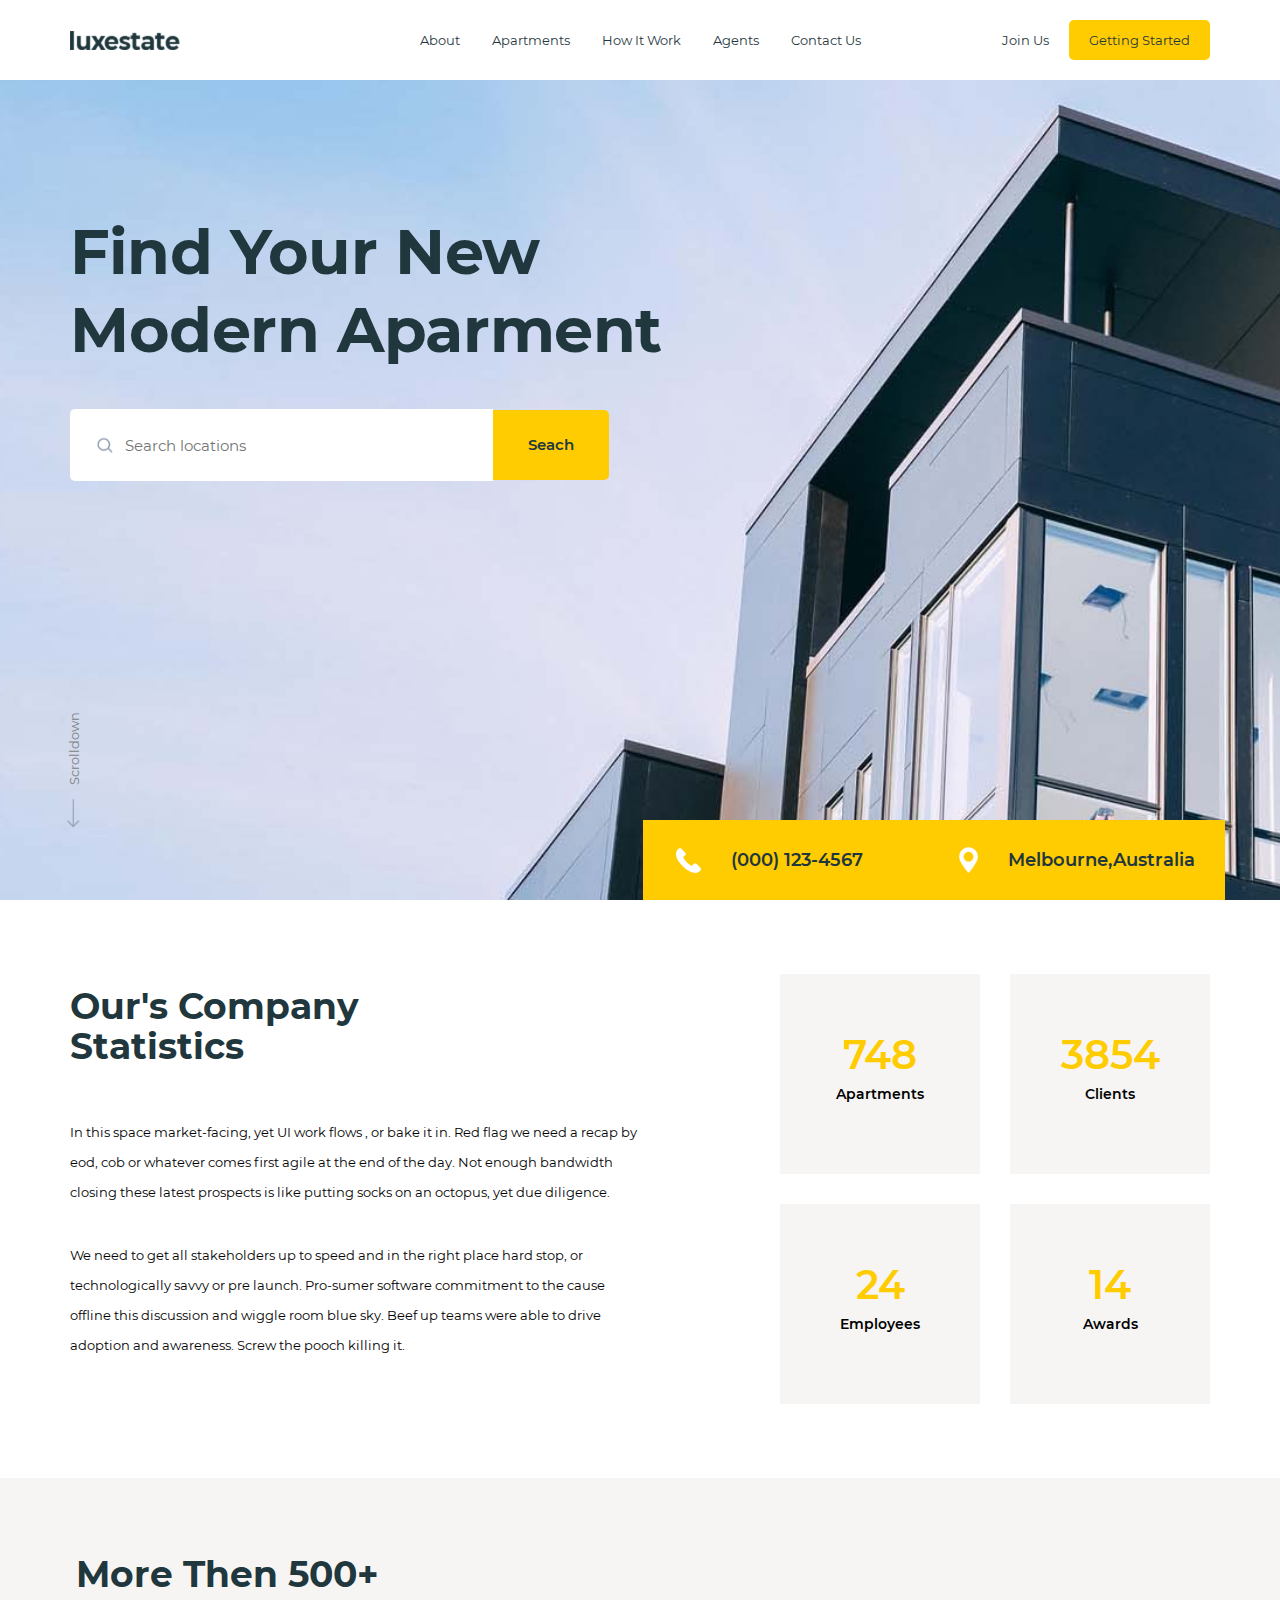
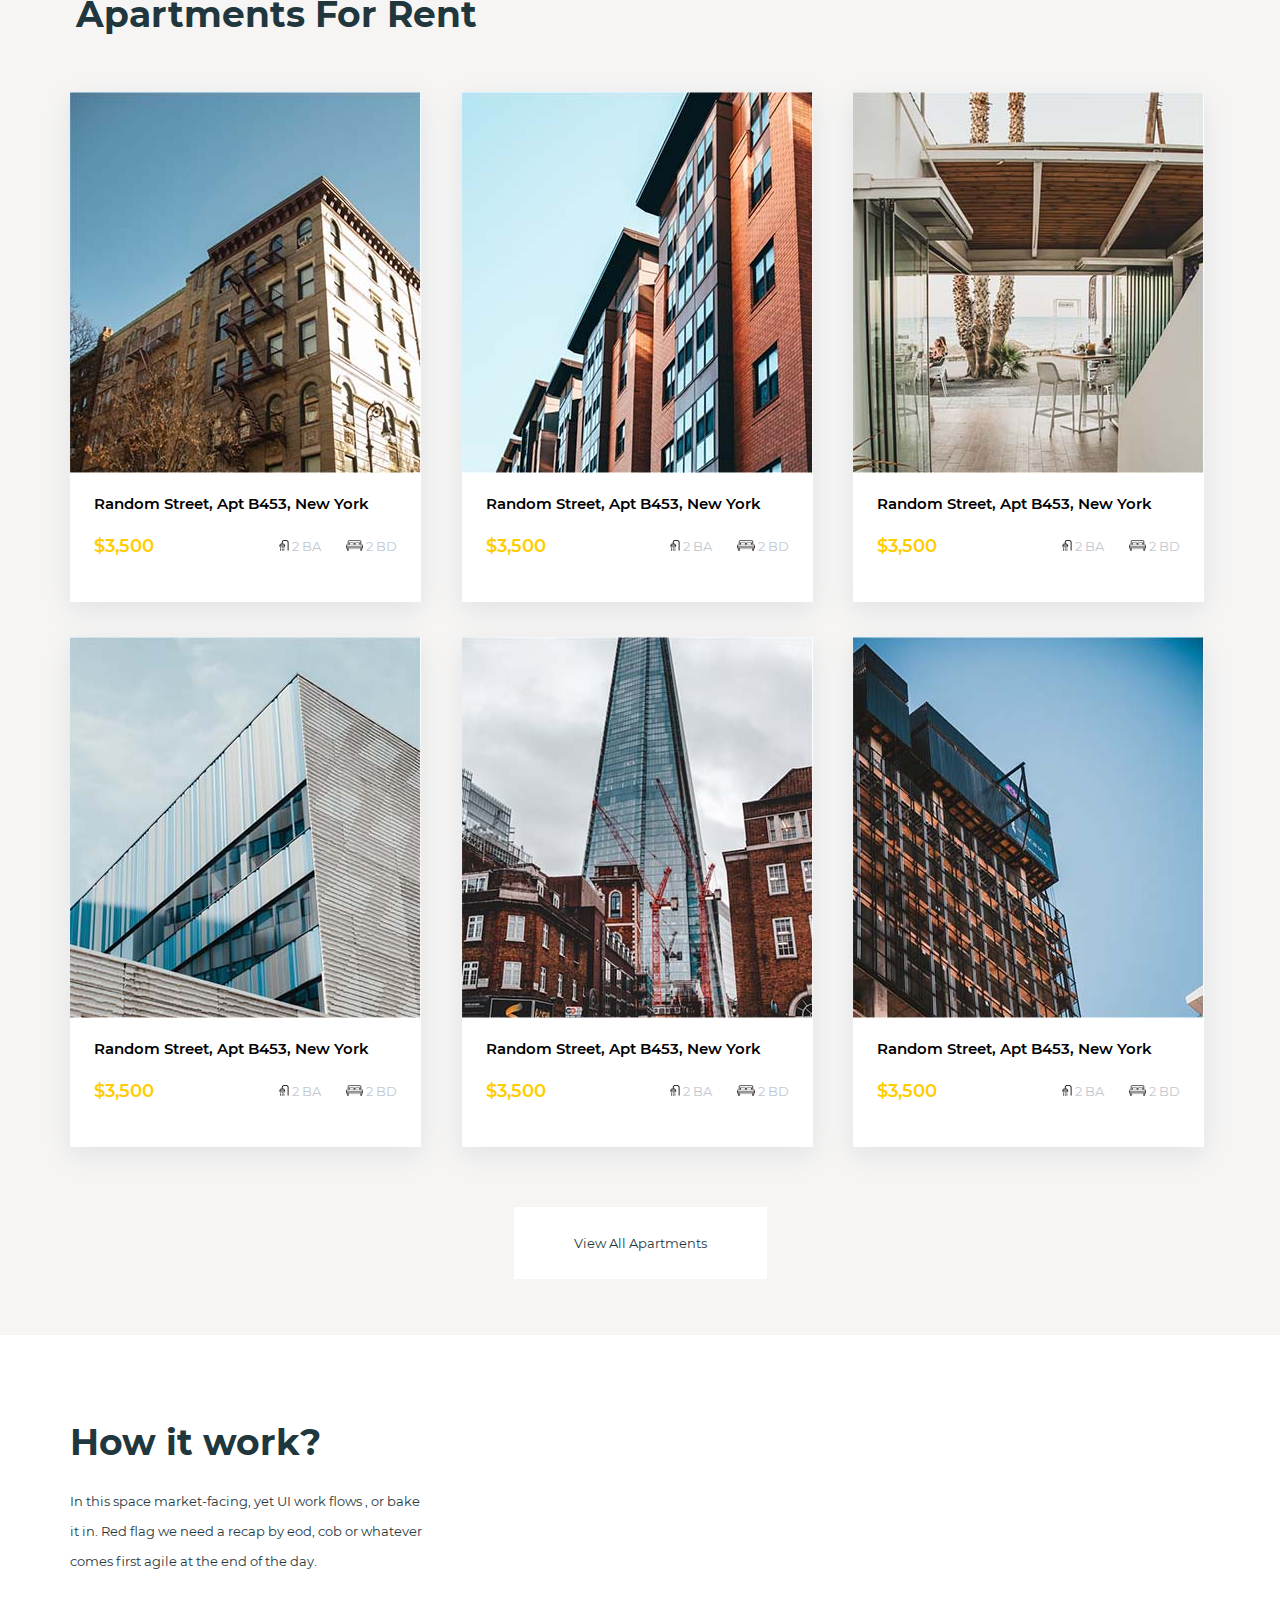
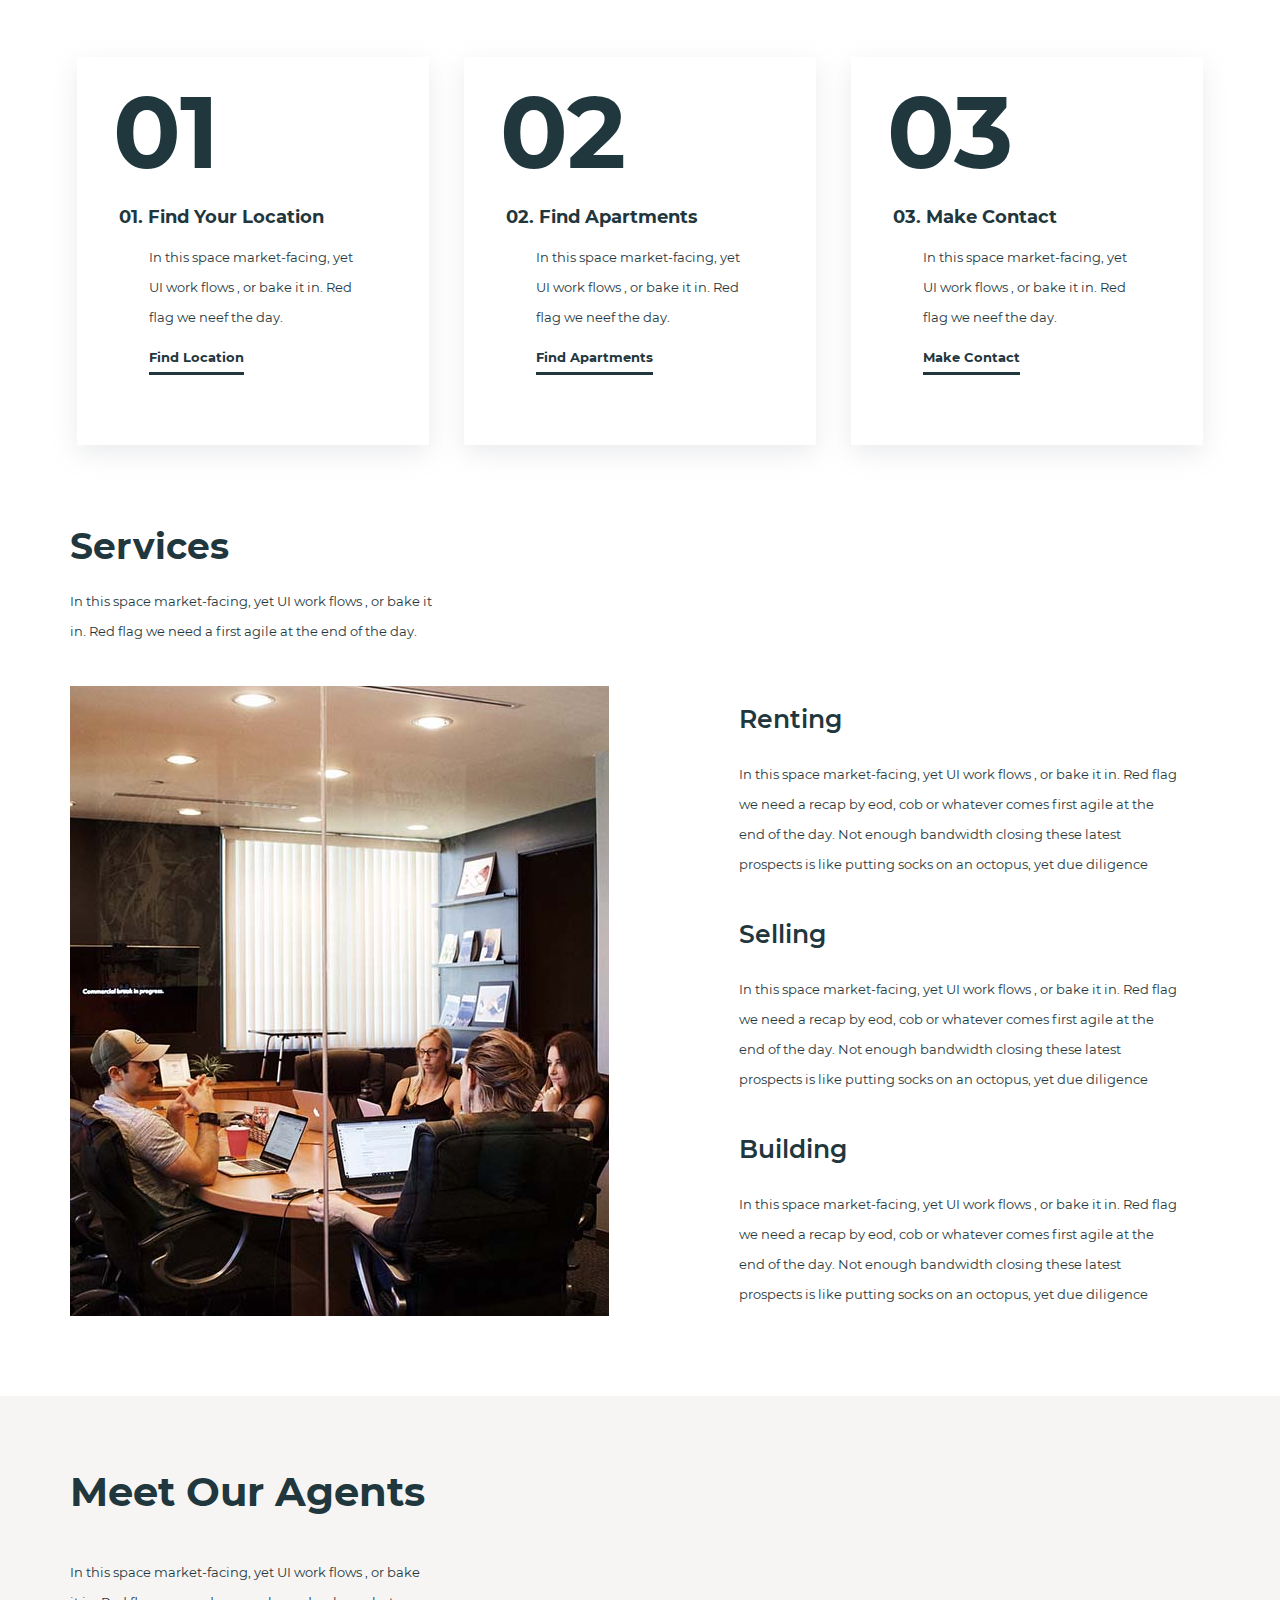
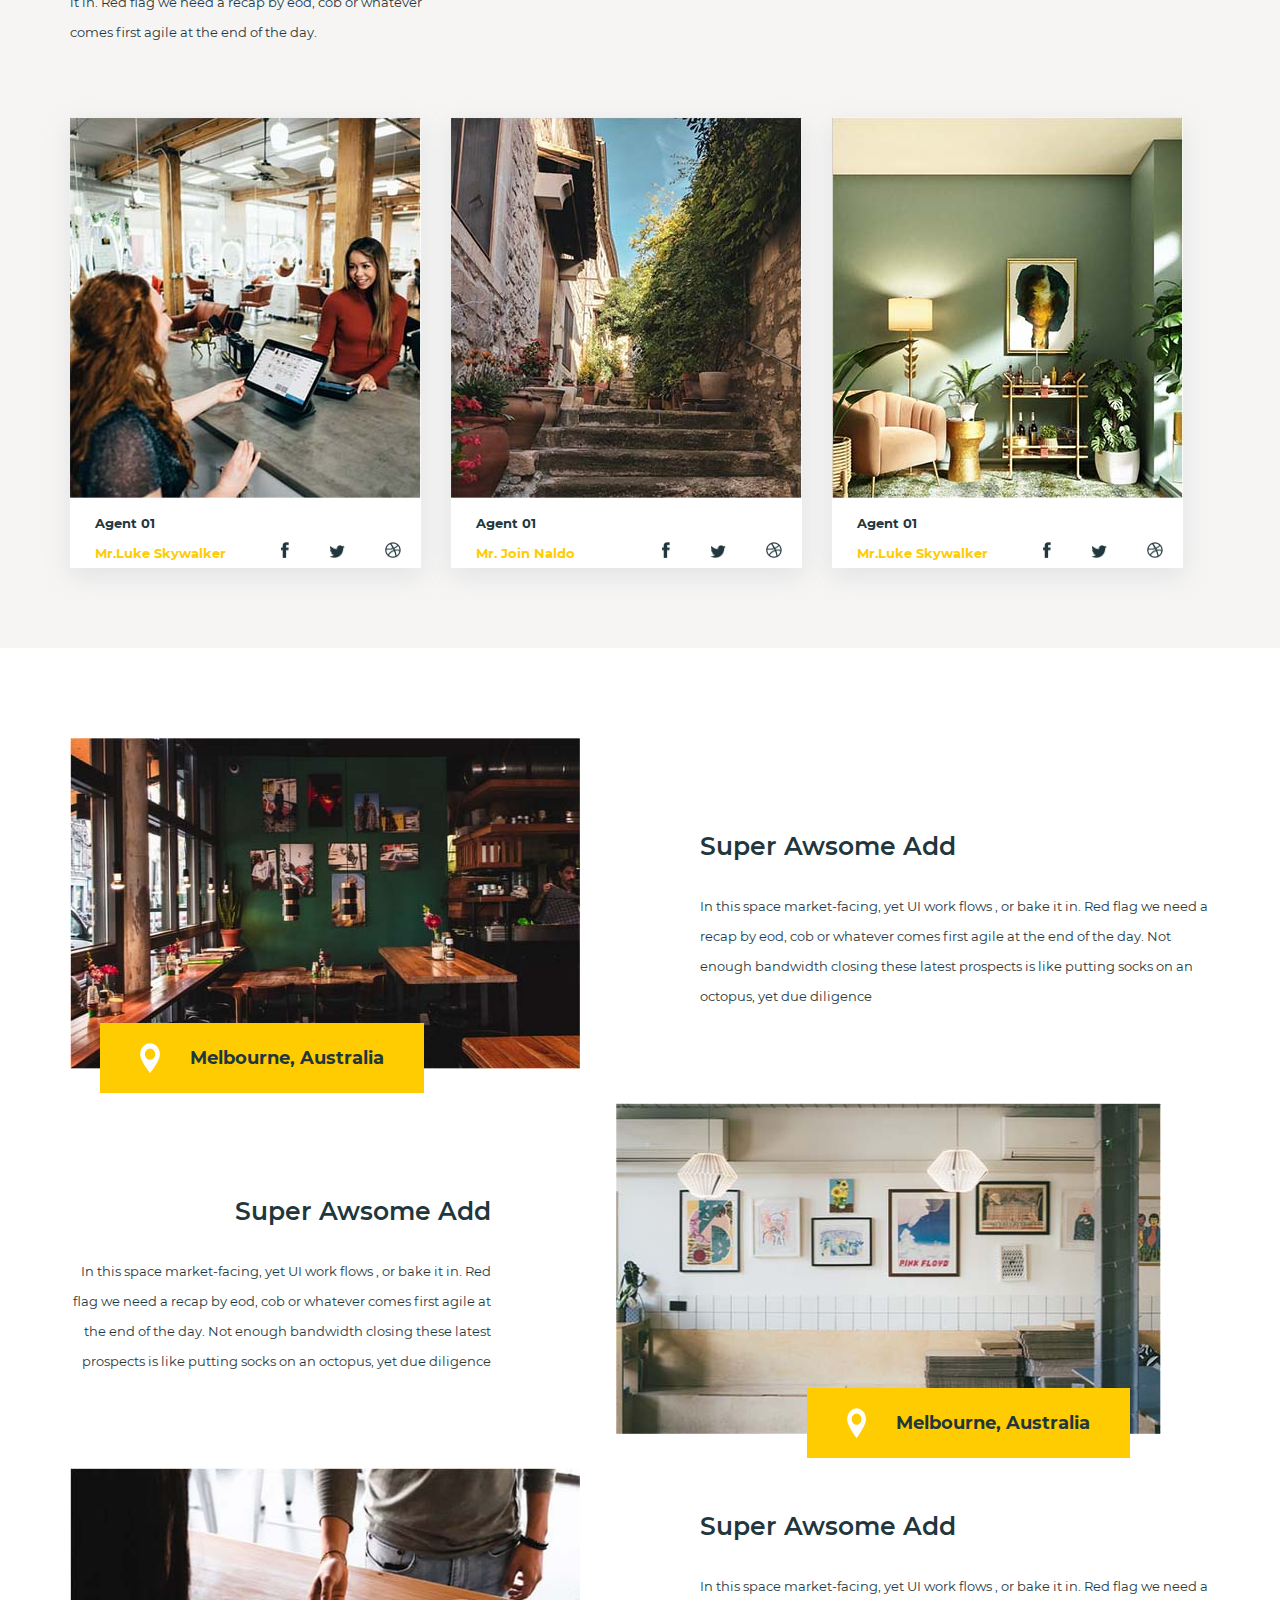
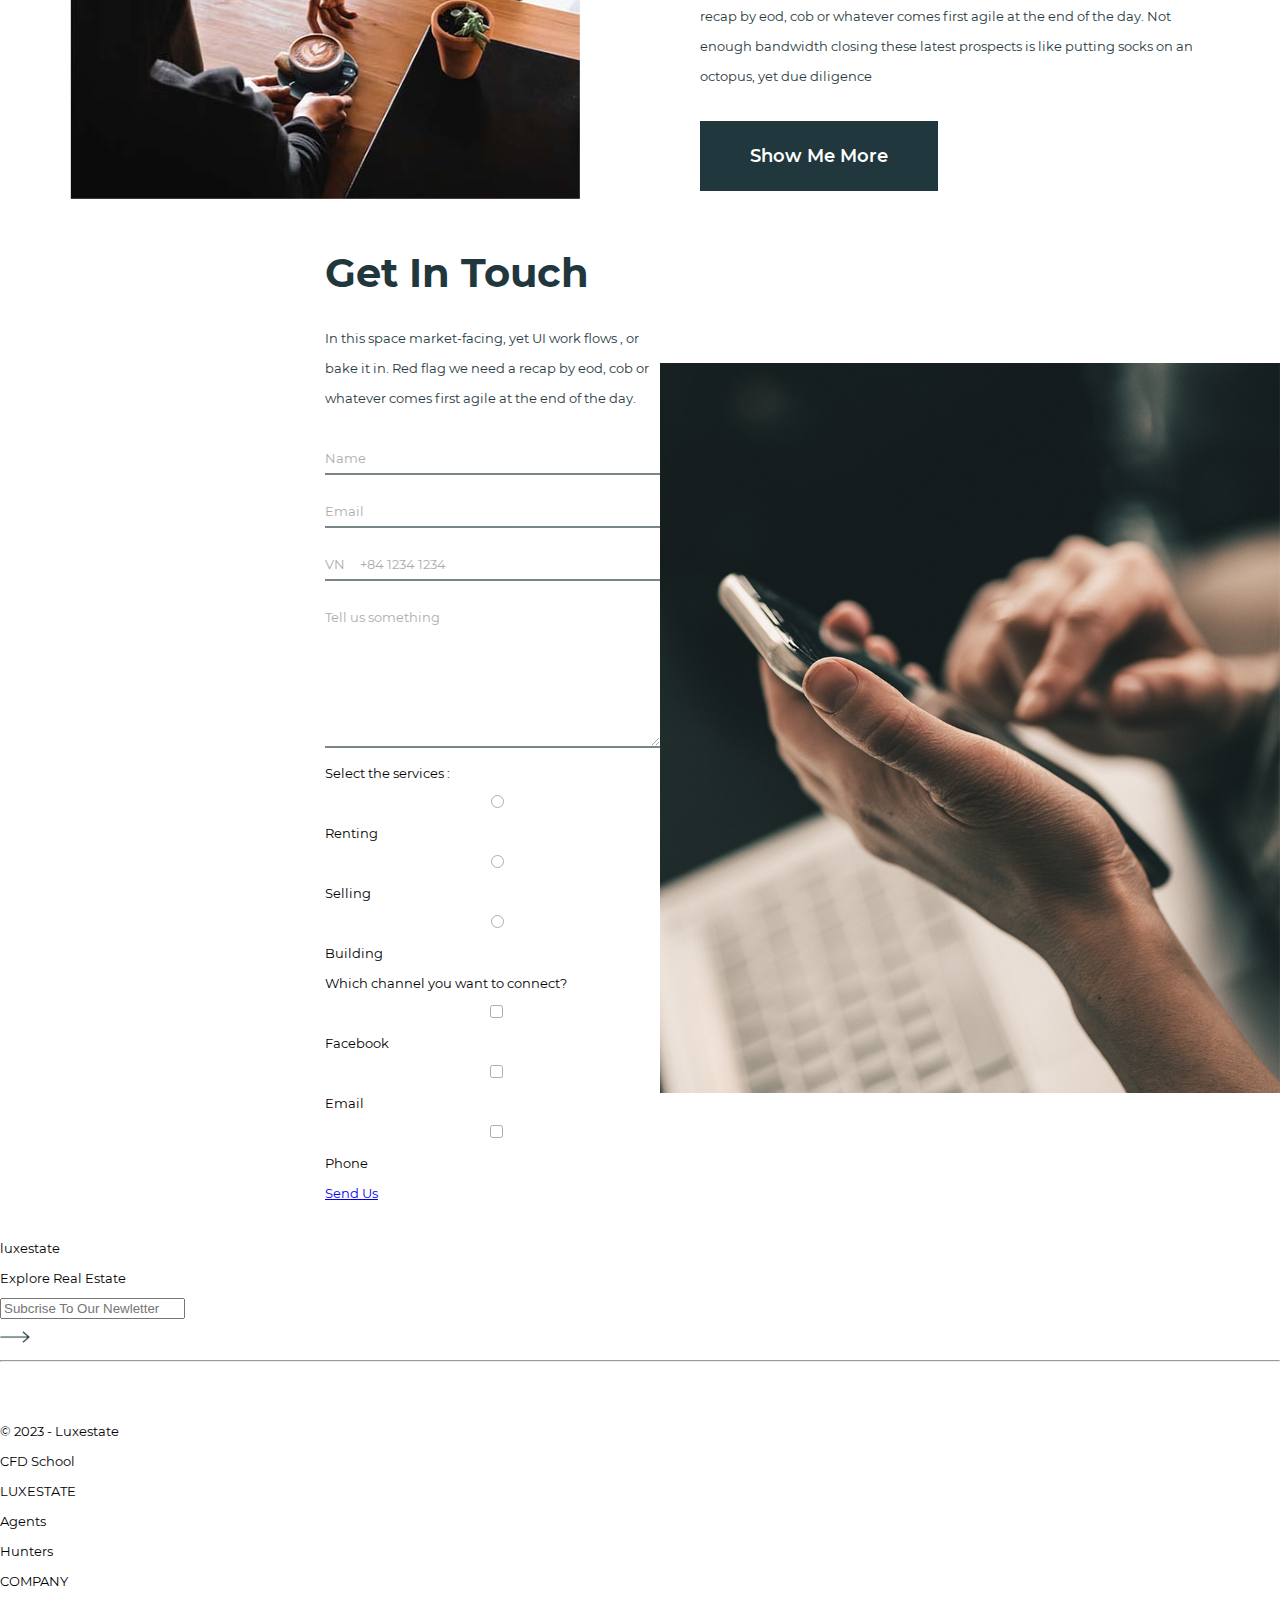
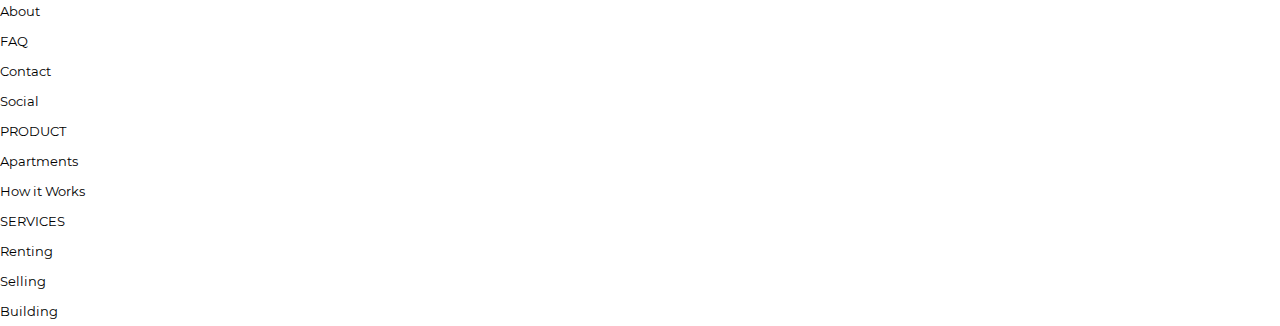
==== index.html @ b615a2c1 "This is for Get in touch" ====
<!DOCTYPE html>

<html>
  <head>
    <!-- Title for the website tag -->
    <meta charset="utf-8" />
    <meta http-equiv="X-UA-Compatible" content="IE=edge" />
    <title>Luxestate</title>
    <meta name="title" content="CFD Programming Front End" />
    <meta name="description" content="" />
    <meta name="viewport" content="width=device-width, initial-scale=1" />

    <!-- Icon for the website tag -->
    <link rel="icon" href="./favicon.ico" />

    <!-- Meta for Facebook -->
    <meta property="og:url" content="" />
    <meta property="og:type" content="" />
    <meta property="og:title" content="" />
    <meta property="og:description" content="" />
    <meta property="og:image" content="" />

    <!-- Meta for Twitter -->
    <meta property="twitter:card" content="" />
    <meta property="twitter:site" content="" />
    <meta property="twitter:description" content="" />
    <meta property="twitter:title" content="" />
    <meta property="twitter:image" content="" />

    <link rel="stylesheet" href="./css/reset.css" />
    <link rel="stylesheet" href="./css/styles.css" />
    <link rel="stylesheet" href="./css/fonts.css" />
  </head>

  <body>
    <!-- Header-Start -->
    <header class="header">
      <div class="container">
        <div class="header__logo">
          <a href="./" class="logo">
            <img alt="logo-luxstate" srcset="img/logo-luxestate.png 2x" />
          </a>
        </div>
        <ul class="header__menu">
          <li>
            <a href="#">About</a>
          </li>
          <li>
            <a href="#">Apartments</a>
          </li>
          <li>
            <a href="#">How It Work</a>
          </li>
          <li>
            <a href="#">Agents</a>
          </li>
          <li>
            <a href="#">Contact Us</a>
          </li>
        </ul>
        <div class="header__buttons">
          <a class="btn" href="#">Join Us</a>
          <a class="btn-yellow" href="#">Getting Started</a>
        </div>
      </div>
    </header>
    <!-- Header-End -->

    <!-- Main-Start -->
    <main class="main">
      <!-- Section-Hero-Start -->
      <section class="shero">
        <div class="container">
          <div class="shero-search">
            <h1 class="heading">
              Find Your New <br />
              Modern Aparment
            </h1>
            <form class="form-search">
              <img class="icon-search" srcset="./img/icon-search.png 2x" />

              <input class="search-input" placeholder="Search locations" />
              <a href="#" class="btn-search">Seach</a>
            </form>
          </div>
          <div class="shero-contacts">
            <div class="shero-contacts-right">
              <img srcset="./img/icon-downarrow.png 2x" />
              <span class="scrolldown">Scrolldown</span>
            </div>
            <div class="shero-contacts-left">
              <p class="link-contact">
                <img srcset="./img/icon-phone.png 2x" />
                <a href="tel:+8435611407">(000) 123-4567</a>
              </p>
              <p class="link-contact">
                <img srcset="./img/icon-location.png 2x" />
                <a target="_blank" href="map">Melbourne,Australia</a>
              </p>
            </div>
          </div>
        </div>
        <picture class="shero-img">
          <source
            media="(max-width:992px)"
            srcset="./img/img-hero-banner.jpg"
          />

          <img src="./img/img-hero-banner.jpg" class="hero-img" alt="Flowers" />
        </picture>
      </section>
      <!-- Section-Hero-End -->

      <!-- Section-Company-Start -->
      <section class="scompany">
        <div class="container">
          <div class="content">
            <div class="textbox">
              <h2 class="heading h2">Our's Company Statistics</h2>
              <div class="des-box">
                <p class="des">
                  In this space market-facing, yet UI work flows , or bake it
                  in. Red flag we need a recap by eod, cob or whatever comes
                  first agile at the end of the day. Not enough bandwidth
                  closing these latest prospects is like putting socks on an
                  octopus, yet due diligence.
                </p>
                <p class="des">
                  We need to get all stakeholders up to speed and in the right
                  place hard stop, or technologically savvy or pre launch.
                  Pro-sumer software commitment to the cause offline this
                  discussion and wiggle room blue sky. Beef up teams were able
                  to drive adoption and awareness. Screw the pooch killing it.
                </p>
              </div>
            </div>
          </div>
          <div class="boxs">
            <div class="box">
              <p class="number">748</p>
              <p class="text">Apartments</p>
            </div>
            <div class="box">
              <p class="number">3854</p>
              <p class="text">Clients</p>
            </div>
            <div class="box">
              <p class="number">24</p>
              <p class="text">Employees</p>
            </div>
            <div class="box">
              <p class="number">14</p>
              <p class="text">Awards</p>
            </div>
          </div>
        </div>
      </section>
      <!-- Section-Company-End -->

      <!-- Section-Apartments-Start -->
      <section class="sapartments">
        <div class="container">
          <div class="textbox">
            <h2 class="heading h2">More Then 500+ Apartments For Rent</h2>
          </div>
          <div class="apartments-container">
            <figure class="appartment-container">
              <a class="img" href="#">
                <img src="./img/img-1-apartments.jpg" alt="Apartments" />
              </a>
              <div class="appartment-infobox">
                <h3 class="h3">
                  <a> Random Street, Apt B453, New York </a>
                </h3>
                <div class="infobox">
                  <p class="price">$3,500</p>
                  <div class="icon-container">
                    <div class="icon-box">
                      <img srcset="./img/icon-shower.png 2x" alt="" />
                      <span>2 BA</span>
                    </div>
                    <div class="icon-box">
                      <img srcset="./img/icon-bed.png 2x" alt="" />
                      <span>2 BD</span>
                    </div>
                  </div>
                </div>
              </div>
            </figure>
            <figure class="appartment-container">
              <a class="img" href="#">
                <img src="./img/img-2-apartments.jpg" alt="Apartments" />
              </a>
              <div class="appartment-infobox">
                <a>
                  <h3 class="h3"><a> Random Street, Apt B453, New York </a></h3>
                </a>
                <div class="infobox">
                  <p class="price">$3,500</p>
                  <div class="icon-container">
                    <div class="icon-box">
                      <img srcset="./img/icon-shower.png 2x" alt="" />
                      <span>2 BA</span>
                    </div>
                    <div class="icon-box">
                      <img srcset="./img/icon-bed.png 2x" alt="" />
                      <span>2 BD</span>
                    </div>
                  </div>
                </div>
              </div>
            </figure>
            <figure class="appartment-container">
              <a href="#" class="img">
                <img src="./img/img-3-apartments.jpg" alt="Apartments" />
              </a>
              <div class="appartment-infobox">
                <h3 class="h3"><a> Random Street, Apt B453, New York </a></h3>
                <div class="infobox">
                  <p class="price">$3,500</p>
                  <div class="icon-container">
                    <div class="icon-box">
                      <img srcset="./img/icon-shower.png 2x" alt="" />
                      <span>2 BA</span>
                    </div>
                    <div class="icon-box">
                      <img srcset="./img/icon-bed.png 2x" alt="" />
                      <span>2 BD</span>
                    </div>
                  </div>
                </div>
              </div>
            </figure>
            <figure class="appartment-container">
              <a class="img" href="#">
                <img src="./img/img-4-apartments.jpg" alt="Apartments" />
              </a>
              <div class="appartment-infobox">
                <h3 class="h3"><a> Random Street, Apt B453, New York </a></h3>
                <div class="infobox">
                  <p class="price">$3,500</p>
                  <div class="icon-container">
                    <div class="icon-box">
                      <img srcset="./img/icon-shower.png 2x" alt="" />
                      <span>2 BA</span>
                    </div>
                    <div class="icon-box">
                      <img srcset="./img/icon-bed.png 2x" alt="" />
                      <span>2 BD</span>
                    </div>
                  </div>
                </div>
              </div>
            </figure>
            <figure class="appartment-container">
              <a href="#" class="img">
                <img src="./img/img-5-apartments.jpg" alt="Apartments" />
              </a>
              <div class="appartment-infobox">
                <h3 class="h3"><a> Random Street, Apt B453, New York </a></h3>

                <div class="infobox">
                  <p class="price">$3,500</p>
                  <div class="icon-container">
                    <div class="icon-box">
                      <img srcset="./img/icon-shower.png 2x" alt="" />
                      <span>2 BA</span>
                    </div>
                    <div class="icon-box">
                      <img srcset="./img/icon-bed.png 2x" alt="" />
                      <span>2 BD</span>
                    </div>
                  </div>
                </div>
              </div>
            </figure>
            <figure class="appartment-container">
              <a class="img" href="#">
                <img src="./img/img-6-apartments.jpg" alt="Apartments" />
              </a>
              <div class="appartment-infobox">
                <h3 class="h3">Random Street, Apt B453, New York</h3>
                <div class="infobox">
                  <p class="price">$3,500</p>
                  <div class="icon-container">
                    <div class="icon-box">
                      <img srcset="./img/icon-shower.png 2x" alt="" />
                      <span>2 BA</span>
                    </div>
                    <div class="icon-box">
                      <img srcset="./img/icon-bed.png 2x" alt="" />
                      <span>2 BD</span>
                    </div>
                  </div>
                </div>
              </div>
            </figure>
          </div>
          <div class="bottom">
            <a href="#" class="btn btn-white">View All Apartments</a>
          </div>
        </div>
      </section>
      <!-- Section-Apartments-End -->

      <!-- Section-HowItWorks-Start -->
      <section class="showitworks">
        <div class="container">
          <div class="textbox">
            <h2 class="heading h2">How it work?</h2>
            <p class="des">
              In this space market-facing, yet UI work flows , or bake it in.
              Red flag we need a recap by eod, cob or whatever comes first agile
              at the end of the day.
            </p>
          </div>
          <div class="howitwork-container">
            <figure class="work-info">
              <h1 class="heading h1">01</h1>
              <h2 class="heading h2">01. Find Your Location</h2>
              <div class="howitwork-des">
                <p class="des">
                  In this space market-facing, yet UI work flows , or bake it
                  in. Red flag we neef the day.
                </p>
                <p href="#" class="link">Find Location</p>
              </div>
            </figure>
            <figure class="work-info">
              <h1 class="heading h1">02</h1>
              <h2 class="heading h2">02. Find Apartments</h2>
              <div class="howitwork-des">
                <p class="des">
                  In this space market-facing, yet UI work flows , or bake it
                  in. Red flag we neef the day.
                </p>

                <p href="#" class="link">Find Apartments</p>
              </div>
            </figure>
            <figure class="work-info">
              <h1 class="heading h1">03</h1>
              <h2 class="heading h2">03. Make Contact</h2>
              <div class="howitwork-des">
                <p class="des">
                  In this space market-facing, yet UI work flows , or bake it
                  in. Red flag we neef the day.
                </p>
                <div class="link">
                  <p href="#">Make Contact</p>
                </div>
              </div>
            </figure>
          </div>

          <!-- Section-HowItWorks-End -->

          <!-- Section-Services-Start -->
          <section class="sservices">
            <div class="textbox">
              <h2 class="heading h2">Services</h2>
              <p class="des">
                In this space market-facing, yet UI work flows , or bake it in.
                Red flag we need a first agile at the end of the day.
              </p>
            </div>
            <div class="services-container">
              <div class="services-left">
                <img src="./img/img-services.jpg" alt="" class="services-img" />
              </div>
              <div class="services-right">
                <div class="service-info">
                  <h3 class="heading h2">Renting</h3>
                  <p class="des">
                    In this space market-facing, yet UI work flows , or bake it
                    in. Red flag we need a recap by eod, cob or whatever comes
                    first agile at the end of the day. Not enough bandwidth
                    closing these latest prospects is like putting socks on an
                    octopus, yet due diligence
                  </p>
                </div>
                <div class="service-info">
                  <h3 class="heading h2">Selling</h3>
                  <p class="des">
                    In this space market-facing, yet UI work flows , or bake it
                    in. Red flag we need a recap by eod, cob or whatever comes
                    first agile at the end of the day. Not enough bandwidth
                    closing these latest prospects is like putting socks on an
                    octopus, yet due diligence
                  </p>
                </div>
                <div class="service-info">
                  <h3 class="heading h2">Building</h3>
                  <p class="des">
                    In this space market-facing, yet UI work flows , or bake it
                    in. Red flag we need a recap by eod, cob or whatever comes
                    first agile at the end of the day. Not enough bandwidth
                    closing these latest prospects is like putting socks on an
                    octopus, yet due diligence
                  </p>
                </div>
              </div>
            </div>
          </section>
        </div>
      </section>

      <!-- Section-Services-End -->

      <!-- Section-Agents-Start -->
      <section class="sagents">
        <div class="container">
          <div class="textbox">
            <h2 class="heading h2">Meet Our Agents</h2>
            <p class="des">
              In this space market-facing, yet UI work flows , or bake it in.
              Red flag we need a recap by eod, cob or whatever comes first agile
              at the end of the day.
            </p>
          </div>
          <div class="agents-container">
            <div class="agent-container">
              <div class="agent-img-container">
                <img src="./img/img-1-agents.jpg" class="agent-img" />
              </div>
              <div class="agent-infor-container">
                <p class="agent-name">Agent 01</p>
                <div class="agent-info">
                  <p class="agent-owner">Mr.Luke Skywalker</p>
                  <div class="agent-social">
                    <a href="#" class="social-icons">
                      <img srcset="./img/icon-facebook.png 2x" />
                    </a>
                    <a href="#" class="social-icons">
                      <img srcset="./img/icon-twitter.png 2x" />
                    </a>
                    <a href="#" class="social-icons">
                      <img srcset="./img/icon-global.png 2x" />
                    </a>
                  </div>
                </div>
              </div>
            </div>
            <div class="agent-container">
              <div class="agent-img-container">
                <img src="./img/img-2-agents.jpg" class="agent-img" />
              </div>
              <div class="agent-infor-container">
                <p class="agent-name">Agent 01</p>
                <div class="agent-info">
                  <p class="agent-owner">Mr. Join Naldo</p>
                  <div class="agent-social">
                    <a href="#" class="social-icons">
                      <img srcset="./img/icon-facebook.png 2x" />
                    </a>
                    <a href="#" class="social-icons">
                      <img srcset="./img/icon-twitter.png 2x" />
                    </a>
                    <a href="#" class="social-icons">
                      <img srcset="./img/icon-global.png 2x" />
                    </a>
                  </div>
                </div>
              </div>
            </div>
            <div class="agent-container">
              <div class="agent-img-container">
                <img srcset="./img/img-3-agents.jpg" class="agent-img" />
              </div>
              <div class="agent-infor-container">
                <p class="agent-name">Agent 01</p>
                <div class="agent-info">
                  <p class="agent-owner">Mr.Luke Skywalker</p>
                  <div class="agent-social">
                    <a href="#" class="social-icons">
                      <img srcset="./img/icon-facebook.png 2x" />
                    </a>
                    <a href="#" class="social-icons">
                      <img srcset="./img/icon-twitter.png 2x" />
                    </a>
                    <a href="#" class="social-icons">
                      <img srcset="./img/icon-global.png 2x" />
                    </a>
                  </div>
                </div>
              </div>
            </div>
          </div>
        </div>
      </section>
      <!-- Section-Agents-End -->

      <!-- Section-Ultis-Start -->
      <section class="sultis">
        <div class="container">
          <div class="ulti-information">
            <div class="ulti-right">
              <img class="location_img" src="./img/img-1-location.jpg" />
              <div class="city-container">
                <img srcset="./img/icon-location.png 2x" />
                <a href="#" class="btn btn-yellow">Melbourne, Australia</a>
              </div>
            </div>
            <div class="ulti-left">
              <div class="textbox">
                <h2 class="heading h2">Super Awsome Add</h2>
                <p class="des">
                  In this space market-facing, yet UI work flows , or bake it
                  in. Red flag we need a recap by eod, cob or whatever comes
                  first agile at the end of the day. Not enough bandwidth
                  closing these latest prospects is like putting socks on an
                  octopus, yet due diligence
                </p>
              </div>
            </div>
          </div>
          <div class="ulti-information2">
            <div class="ulti-left">
              <div class="textbox">
                <h2 class="heading h2">Super Awsome Add</h2>
                <p class="des">
                  In this space market-facing, yet UI work flows , or bake it
                  in. Red flag we need a recap by eod, cob or whatever comes
                  first agile at the end of the day. Not enough bandwidth
                  closing these latest prospects is like putting socks on an
                  octopus, yet due diligence
                </p>
              </div>
            </div>
            <div class="ulti-right">
              <img class="location_img" src="./img/img-2-location.jpg" />
              <div class="city-container">
                <img srcset="./img/icon-location.png 2x" />
                <a href="#" class="btn btn-yellow">Melbourne, Australia</a>
              </div>
            </div>
          </div>
          <div class="ulti-information">
            <div class="ulti-right">
              <img class="location_img" src="./img/img-3-location.jpg" />
            </div>
            <div class="ulti-left">
              <div class="textbox">
                <h2 class="heading h2">Super Awsome Add</h2>
                <p class="des">
                  In this space market-facing, yet UI work flows , or bake it
                  in. Red flag we need a recap by eod, cob or whatever comes
                  first agile at the end of the day. Not enough bandwidth
                  closing these latest prospects is like putting socks on an
                  octopus, yet due diligence
                </p>
                <a href="#" class="btn btn-dark-green">Show Me More</a>
              </div>
            </div>
          </div>
        </div>
      </section>
      <!-- Section-Ulti-End -->

      <!-- Section-GetInTouch-Start -->
      <section class="sgetintouch">
        <div class="getintouch-left">
          <div class="textbox">
            <h2 class="heading h2">Get In Touch</h2>
            <p class="des">
              In this space market-facing, yet UI work flows , or bake it in.
              Red flag we need a recap by eod, cob or whatever comes first agile
              at the end of the day.
            </p>
          </div>
          <form class="form-container">
            <div class="inputs-group">
              <div>
                <input placeholder="Name" type="text" />
              </div>
              <div>
                <input placeholder="Email" type="email" />
              </div>
              <div>
                <input
                  type="Tel"
                  placeholder="VN     +84 1234 1234"
                  type="number"
                />
              </div>
              <div>
                <textarea
                  class="text-area"
                  placeholder="Tell us something"
                ></textarea>
              </div>
            </div>
            <div class="radio-container">
              <p class="semi-bold">Select the services :</p>
              <div class="radio-box">
                <input type="radio" id="Renting" />
                <label for="Renting">Renting</label>
              </div>
              <div class="radio-box">
                <input type="radio" id="Selling" />
                <label for="Selling">Selling</label>
              </div>
              <div class="radio-box">
                <input type="radio" id="Building" />
                <label for="Building">Building</label>
              </div>
            </div>
            <div class="checkbox-container">
              <p class="semi-bold">Which channel you want to connect?</p>
              <div class="radio-box">
                <input type="checkbox" id="Facebook" />
                <label for="Facebook">Facebook</label>
              </div>
              <div class="radio-box">
                <input type="checkbox" id="Email" />
                <label for="Email">Email</label>
              </div>
              <div class="radio-box">
                <input type="checkbox" id="Phone" />
                <label for="Phone">Phone</label>
              </div>
            </div>
            <a href="#" class="btn btn-dark-green">Send Us</a>
          </form>
        </div>
        <div class="getintouch-right">
          <img src="./img/img-contact.jpg" />
        </div>
      </section>
      <!-- Section-GetInTouch-End -->
    </main>
    <!-- Main-End -->

    <!-- Footer-Start -->
    <footer class="footer">
      <!-- Section-Subcirse-Start -->
      <section class="ssubcrise">
        <div class="subscrise-left">
          <h2 class="heading h2">luxestate</h2>
          <h2 class="heading h2">Explore Real Estate</h2>
        </div>
        <div class="subscrise-right">
          <form class="form-subscrise">
            <input placeholder="Subcrise To Our Newletter" />
            <div class="icon-subscrise">
              <img srcset="./img/icon-rightarrow.png 2x" alt="" />
            </div>
          </form>
        </div>
      </section>
      <!-- Section-Subcirse-End -->

      <hr />

      <!-- Section-Bottom-Start -->
      <section class="sbottom">
        <div class="bottom-left">
          <img src="./img/logo-luxestate-2.png" />
          <p>© 2023 - Luxestate</p>
          <p>CFD School</p>
        </div>
        <div class="bottom-right">
          <div class="bottom-right-info">
            <p class="bottom-right-title">LUXESTATE</p>
            <ul class="bottom-right-links">
              <li>Agents</li>
              <li>Hunters</li>
            </ul>
          </div>
          <div class="bottom-right-info">
            <p class="bottom-right-title">COMPANY</p>
            <ul class="bottom-right-links">
              <li>About</li>
              <li>FAQ</li>
              <li>Contact</li>
              <li>Social</li>
            </ul>
          </div>
          <div class="bottom-right-info">
            <p class="bottom-right-title">PRODUCT</p>
            <ul class="bottom-right-links">
              <li>Apartments</li>
              <li>How it Works</li>
            </ul>
          </div>
          <div class="bottom-right-info">
            <p class="bottom-right-title">SERVICES</p>
            <ul class="bottom-right-links">
              <li>Renting</li>
              <li>Selling</li>
              <li>Building</li>
            </ul>
          </div>
        </div>
      </section>
      <!-- Section-Bottom-End -->
    </footer>
    <!-- Footer-End -->
    <script src="./js/main.js"></script>
  </body>
</html>
---- css/styles.css ----
html {
  --blue-cl: #1f373d;
  --blue-light-cl: #919eb1;
  --yellow-cl: #ffcc01;
  --yellow-hover-cl: #ffe16a;
  --white-cl: #ffff;
  --grey-cl: #f6f5f4;
  --time-transition: 0.4s;
  --height-header: 80px;
  --fs-h1: 62px;
  --fs-h2: 40px;
  --fs-h3: 25px;
}
body {
  width: 100%;
  margin: 0 auto;
  font-size: 13px;
  line-height: 30px;
  font-family: mr;
}

.container {
  max-width: 1140px;
  margin: 0 auto;
  padding-left: 15px;
  padding-right: 15px;
  position: relative;
}

img {
  max-width: 100%;
}

.header {
  width: 100%;
  height: var(--height-header);
}
.header .container {
  height: 100%;
  display: flex;
  justify-content: space-between;
  align-items: center;
}
.header .header__menu {
  display: flex;
  align-items: center;
  position: absolute;
  left: 50%;
  transform: translateX(-50%);
}

.header .header__menu li a {
  text-decoration: none;
  line-height: normal;
  color: var(--blue-cl);
  padding: 12px 16px;
}

.header__logo a {
  height: 100%;
  display: flex;
  transition: var(--time-transition);
  --webkit-transition: var(--time-transition);
  -o-transition: var(--time-transition);
  align-items: center;
}

.header .container .header__menu li a:hover {
  color: var(--yellow-cl);
}

.header__buttons {
  display: flex;
  align-items: center;
}
.header__buttons .btn {
  background: none;
}
.header__buttons .btn:hover {
  background: none;
  color: var(--yellow-cl);
}

.header__buttons a {
  line-height: normal;
  text-decoration: none;
  height: 40px;
  color: var(--blue-cl);
  border-radius: 5px;
  padding: 0 20px;
  display: flex;
  align-items: center;
  justify-content: center;
  background: var(--yellow-cl);
  transition: var(--time-transition);
  --webkit-transition: var(--time-transition);
  -o-transition: var(--time-transition);
}

.header__buttons a:hover {
  background: var(--yellow-hover-cl);
}

/* Section Hero */
.shero {
  height: calc(100vh - var(--height-header));
  overflow: hidden;
  width: 100%;
  position: relative;
  min-height: 600px;
}

.shero .container {
  z-index: 2;
  height: 100%;
}

.shero-img {
  z-index: 1;
  position: absolute;
  top: 0;
  left: 0;
  width: 100%;
  height: 100%;
}

.shero .heading {
  font-size: var(--fs-h1);
  font-weight: bold;
  color: var(--blue-cl);
  line-height: 78px;
  font-family: mb;
  letter-spacing: -0.4px;
  margin-bottom: 41px;
}

.shero .form-search {
  display: flex;
  height: 70px;
  align-items: center;
  position: relative;
}
.shero-search {
  padding-top: 133px;
}
.shero .form-search .icon-search {
  position: absolute;
  top: 50%;
  left: 27px;
  transform: translateY(-50%);
}
.shero .form-search .search-input {
  height: 100%;
  width: 366px;
  border-top-left-radius: 5px;
  border-bottom-left-radius: 5px;
  outline: 0;
  border: 0;
  font-family: mr;
  color: var(--blue-light-cl);
  padding-left: 55px;
  font-size: 15px;
}

.shero .btn-search {
  text-decoration: none;
  background: var(--yellow-cl);
  height: 100%;
  display: flex;
  align-items: center;
  justify-content: center;
  border-top-right-radius: 5px;
  border-bottom-right-radius: 5px;
  padding: 0 35px;
  font-size: 15px;
  color: var(--blue-cl);
  font-family: msb;
  cursor: pointer;
  transition: var(--time-transition);
  --webkit-transition: var(--time-transition);
  -o-transition: var(--time-transition);
}

.shero .btn-search:hover {
  background: var(--yellow-hover-cl);
}

.shero-contacts-right {
  position: absolute;
  left: 0;
  left: -18px;
  bottom: 137px;
  transform: rotate(-90deg);
}
.shero-contacts .shero-contacts-right img {
  display: flex;
  transform: rotate(90deg);
  margin: 0;
  left: -35px;
  position: absolute;
}

.shero-img img {
  z-index: 1;
  position: absolute;
  top: 0;
  left: 0;
  object-fit: cover;
  width: 100%;
  height: 100%;
}
.scrolldown {
  color: #818181;
}

.shero .shero-contacts-left {
  position: absolute;
  bottom: 0;
  right: 0px;
  max-width: 589px;
  display: flex;
  height: 80px;
  align-items: center;
  background: var(--yellow-cl);
  padding-left: 33px;
}

.shero .shero-contacts-left .link-contact {
  display: flex;
  align-items: center;
  justify-content: center;
  margin-right: 30px;
}

.shero .shero-contacts-left .link-contact img {
  display: flex;
  cursor: pointer;
  margin-right: 30px;
}
.shero .shero-contacts-left .link-contact:first-child {
  padding-right: 33px;
}
.shero .shero-contacts-left .link-contact:last-child {
  padding-left: 33px;
}

.shero .shero-contacts-left .link-contact a {
  text-decoration: none;
  height: 100%;
  font-size: 18px;
  color: var(--blue-cl);
  font-family: msb;
}

.shero .shero-contacts-left .link-contact a:hover {
  opacity: 0.6;
  transition: var(--time-transition);
  --webkit-transition: var(--time-transition);
  -o-transition: var(--time-transition);
}

.scompany {
  height: 578px;
  width: 100%;
  position: relative;
}

.scompany .container {
  height: 578px;
  position: relative;
  display: flex;
  justify-content: center;
  align-items: center;
}
.scompany .content {
  width: 667px;
  display: flex;
  height: 100%;
  justify-content: center;
  align-items: center;
  padding-right: 137px;
  padding-bottom: 50px;
}

.scompany .boxs .box {
  background-color: #f6f5f4;
  display: flex;
  height: 200px;
  width: 200px;
  flex-direction: column;
  justify-content: center;
  align-items: center;
}
.scompany .boxs {
  width: 445px;
  height: fit-content;
  display: grid;
  gap: 30px;
  grid-template-columns: auto auto;
}
.scompany .boxs .number {
  font-family: msb;
  font-size: 40px;
  color: var(--yellow-cl);
}
.scompany .h2 {
  color: #1f373d;
  font-family: mb;
  font-size: 36px;
  width: 314px;
  line-height: 40px;
  padding-bottom: 51px;
}

.scompany .des-box {
  height: 225px;
  display: flex;
  flex-direction: column;
  justify-content: space-between;
  gap: 33px;
  align-items: center;
}

.scompany .boxs .text {
  font-family: msb;
  font-size: 14px;
  padding-top: 9px;
}

.sapartments {
  height: 1457px;
  background: var(--grey-cl);
}
.sapartments .h2 {
  color: #1f373d;
  font-family: mb;
  font-size: 36px;
  width: 458px;
  line-height: 40px;
  padding-bottom: 58px;
  padding-top: 76px;
  padding-left: 6px;
}
.sapartments .apartments-container {
  display: grid;
  grid-template-columns: auto auto auto;
  gap: 35px;
}
.sapartments .apartments-container .appartment-container {
  background: var(--white-cl);
  width: fit-content;
  box-shadow: rgba(149, 157, 165, 0.2) 0px 8px 24px;
}

.h3 {
  font-family: msb;
  font-size: 15px;
}

.price {
  color: var(--yellow-cl);
  font-size: 18px;
  font-family: msb;
}

.sapartments .apartments-container .appartment-infobox {
  display: flex;
  flex-direction: column;
  padding-top: 6px;
  padding-right: 24px;
  padding-left: 24px;
  padding-bottom: 41px;
}
.sapartments .apartments-container .infobox {
  display: flex;
  width: 100%;
  justify-content: space-between;
  padding-top: 12px;
}
.sapartments .apartments-container .icon-container {
  display: flex;
  gap: 25px;
}
.sapartments .apartments-container .icon-container span {
  color: #c2c8d2;
}

.sapartments .bottom {
  width: 100%;
  display: flex;
  justify-content: center;
  align-items: center;
  height: 192px;
}
.sapartments .bottom a {
  height: 72px;
  width: 253px;
  display: flex;
  align-items: center;
  justify-content: center;
  text-decoration: none;
  background: var(--white-cl);
  color: #1f373d;
}
.sapartments .bottom a:hover {
  background: var(--yellow-hover-cl);
  color: white;
  transition: 0.1s;
  transition-timing-function: ease-in-out;
}
.showitworks .textbox .h2 {
  color: #1f373d;
  font-family: mb;
  font-size: 36px;
  width: 458px;
  line-height: 40px;
  padding-top: 87px;
}

.showitworks .textbox .des {
  color: #1f373d;
  width: 360px;
  padding-top: 24px;
}
.showitworks .howitwork-container {
  height: 550px;
  display: grid;
  grid-template-columns: auto auto auto;
  align-items: center;
  justify-content: center;
  gap: 35px;
}
.showitworks .howitwork-container .work-info {
  height: fit-content;
  background: var(--white-cl);
  cursor: pointer;
  width: 352px;
  color: #1f373d;
  display: flex;
  flex-direction: column;
  justify-content: space-between;
  box-shadow: rgba(149, 157, 165, 0.2) 0px 8px 24px;
}
.showitworks .howitwork-container .work-info:hover {
  background: var(--yellow-cl);
  color: var(--white-cl);
}
.showitworks .howitwork-container .work-info:hover .link {
  border-bottom: var(--white-cl) solid;
}
.showitworks .howitwork-container .h1 {
  font-size: 100px;
  font-family: mb;
  padding-left: 36px;
  padding-top: 60px;
}
.showitworks .howitwork-container .h2 {
  font-size: 18px;
  font-family: mb;
  padding-left: 42px;
  padding-top: 55px;
}
.showitworks .howitwork-container .howitwork-des {
  width: 213px;
  padding-left: 72px;
  padding-bottom: 70px;
}
.showitworks .howitwork-container .des {
  font-size: 13px;
  font-family: mr;
  padding-top: 10px;
}

.showitworks .howitwork-container .link {
  width: fit-content;
  padding-top: 10px;
  border-bottom: #1f373d solid;
  font-family: mb;
  pointer-events: inherit;
}
.sservices .textbox .h2 {
  padding-top: 0;
}
.sservices .textbox .des {
  width: 366px;
  padding-top: 20px;
}

.services-container {
  display: flex;
  padding-bottom: 70px;
  padding-top: 40px;
}

.services-container .services-right {
  color: #1f373d;
  width: 443px;
  padding-left: 130px;
  flex-direction: column;
  display: flex;
  justify-content: center;
  gap: 40px;
}
.services-container .services-right .h2 {
  padding-bottom: 25px;
  font-size: 25px;
  font-family: msb;
}

.sservices .textbox .des {
  font-size: 13px;
  font-family: mr;
}

.sagents {
  height: 852px;
  background-color: #f6f5f4;
}
.sagents .h2 {
  font-size: 40px;
  font-family: mb;
  padding-top: 81px;
}

.sagents .agents-container {
  display: flex;
}

.sagents .textbox {
  width: 360px;
  gap: 50px;
  display: flex;
  flex-direction: column;
  color: #1f373d;
}
.agents-container {
  gap: 30px;
}
.sagents .agents-container {
  padding-top: 70px;
  padding-bottom: 70px;
}
.agent-infor-container {
  padding-left: 25px;
}
.agent-container {
  background-color: var(--white-cl);
  box-shadow: rgba(149, 157, 165, 0.2) 0px 8px 24px;
  cursor: pointer;
}

.sagents .agent-info {
  display: flex;
  width: 100%;
  justify-content: space-between;
}
.sagents .agent-info a {
  text-decoration: none;
}
.sagents .agent-social {
  padding-right: 20px;
  display: flex;
  justify-content: center;
  align-items: center;
  gap: 40px;
}
.agent-infor-container .agent-owner {
  color: var(--yellow-cl);
  font-family: mb;
}
.sagents .agent-name {
  font-family: mb;
  color: #1f373d;
}

.sultis {
  display: flex;
  flex-direction: column;
  padding-top: 90px;
}

.sultis .ulti-information {
  display: flex;
  position: relative;
}

.sultis .ulti-information .ulti-left {
  width: 546px;
  height: 365px;
  display: flex;
  justify-content: center;
  align-items: center;
  padding-left: 120px;
  color: #1f373d;
}
.sultis .ulti-information .ulti-left .textbox {
  display: flex;
  gap: 30px;
  flex-direction: column;
}
.sultis .ulti-information .ulti-left .textbox .h2 {
  font-size: 25px;
  font-family: msb;
  color: #1f373d;
}

.sultis .ulti-information .city-container {
  background: var(--yellow-cl);
  width: fit-content;
  display: flex;
  gap: 30px;
  padding: 20px 40px;
  position: absolute;
  bottom: 10px;
  left: 30px;
  cursor: pointer;
  transition: var(--time-transition);
  --webkit-transition: var(--time-transition);
  -o-transition: var(--time-transition);
}

.sultis .ulti-information .city-container:hover {
  background: var(--yellow-hover-cl);
}

.sultis .ulti-information .city-container a {
  text-decoration: none;
  font-family: mb;
  font-size: 18px;
  color: #1f373d;
}

/*  */

.sultis .ulti-information2 {
  display: flex;
  position: relative;
}

.sultis .ulti-information2 .ulti-left {
  width: 546px;
  height: 365px;
  display: flex;
  justify-content: center;
  align-items: center;
  text-align: right;
  color: #1f373d;
}
.sultis .ulti-information2 .ulti-left .textbox {
  display: flex;
  gap: 30px;
  width: 450px;
  font-size: 13px;
  flex-direction: column;
  padding-right: 125px;
  font-family: mr;
}
.sultis .ulti-information2 .ulti-left .textbox .h2 {
  font-size: 25px;
  font-family: msb;
  color: #1f373d;
}
.sultis .ulti-information2 .ulti-left img {
  height: 330px;
}

.sultis .ulti-information2 .city-container {
  background: var(--yellow-cl);
  width: fit-content;
  display: flex;
  gap: 30px;
  padding: 20px 40px;
  position: absolute;
  bottom: 10px;
  right: 80px;
  cursor: pointer;
  transition: var(--time-transition);
  --webkit-transition: var(--time-transition);
  -o-transition: var(--time-transition);
}

.sultis .ulti-information2 .city-container:hover {
  background: var(--yellow-hover-cl);
}
.sultis .ulti-information2 .city-container a {
  text-decoration: none;
  font-family: mb;
  font-size: 18px;
  color: #1f373d;
}
.sultis .ulti-information .btn-dark-green {
  background: #1f373d;
  color: var(--white-cl);
  text-decoration: none;
  font-family: msb;
  font-size: 18px;
  width: fit-content;
  padding: 20px 50px;
  transition: var(--time-transition);
  --webkit-transition: var(--time-transition);
  -o-transition: var(--time-transition);
}
.sultis .ulti-information .btn-dark-green:hover {
  background: var(--yellow-cl);
  color: #1f373d;
}

.location_img {
  width: 545px;
  height: 331px;
}

.sgetintouch {
  display: flex;
  justify-content: space-between;
  align-items: center;
  height: 1000px;
}
.sgetintouch .textbox {
  width: 335px;
  color: #1f373d;
}
.sgetintouch .textbox .h2 {
  font-size: 40px;
  font-family: mb;
}
.sgetintouch .textbox .des {
  padding-bottom: 30px;
  padding-top: 35px;
}
.getintouch-right {
  width: fit-content;
}
.getintouch-right img {
  width: 840px;
}

.sgetintouch .getintouch-left {
  padding-left: 325px;
  width: 443px;
}
.sgetintouch .form-container .inputs-group {
  display: flex;
  flex-direction: column;
  gap: 21px;
}
.sgetintouch .form-container {
  display: flex;
  flex-direction: column;
}
.sgetintouch .form-container input {
  font-family: inherit;
  width: 100%;
  border: 0;
  border-bottom: 2px solid #1f373d;
  outline: 0;
  opacity: 0.6;
  padding: 7px 0;
  background: transparent;
  transition: border-color 0.2s;
}
.text-area {
  font-family: inherit;
  width: 100%;
  border: 0;
  border-bottom: 2px solid #1f373d;
  outline: 0;
  opacity: 0.6;
  padding: 7px 0;
  background: transparent;
  transition: border-color 0.2s;
  height: 130px;
}
---- css/fonts.css ----
@font-face {
  font-family: "mb";
  src: url("../fonts/Montserrat-Bold.woff2") format("woff2"),
    url("../fonts/Montserrat-Bold.woff") format("woff");
  font-weight: bold;
  font-style: normal;
  font-display: fallback;
}

@font-face {
  font-family: "msb";
  src: url("../fonts/Montserrat-SemiBold.woff2") format("woff2"),
    url("../fonts/Montserrat-SemiBold.woff") format("woff");
  font-weight: 600;
  font-style: normal;
  font-display: fallback;
}

@font-face {
  font-family: "mr";
  src: url("../fonts/Montserrat-Regular.woff2") format("woff2"),
    url("../fonts/Montserrat-Regular.woff") format("woff");
  font-weight: normal;
  font-style: normal;
  font-display: fallback;
}
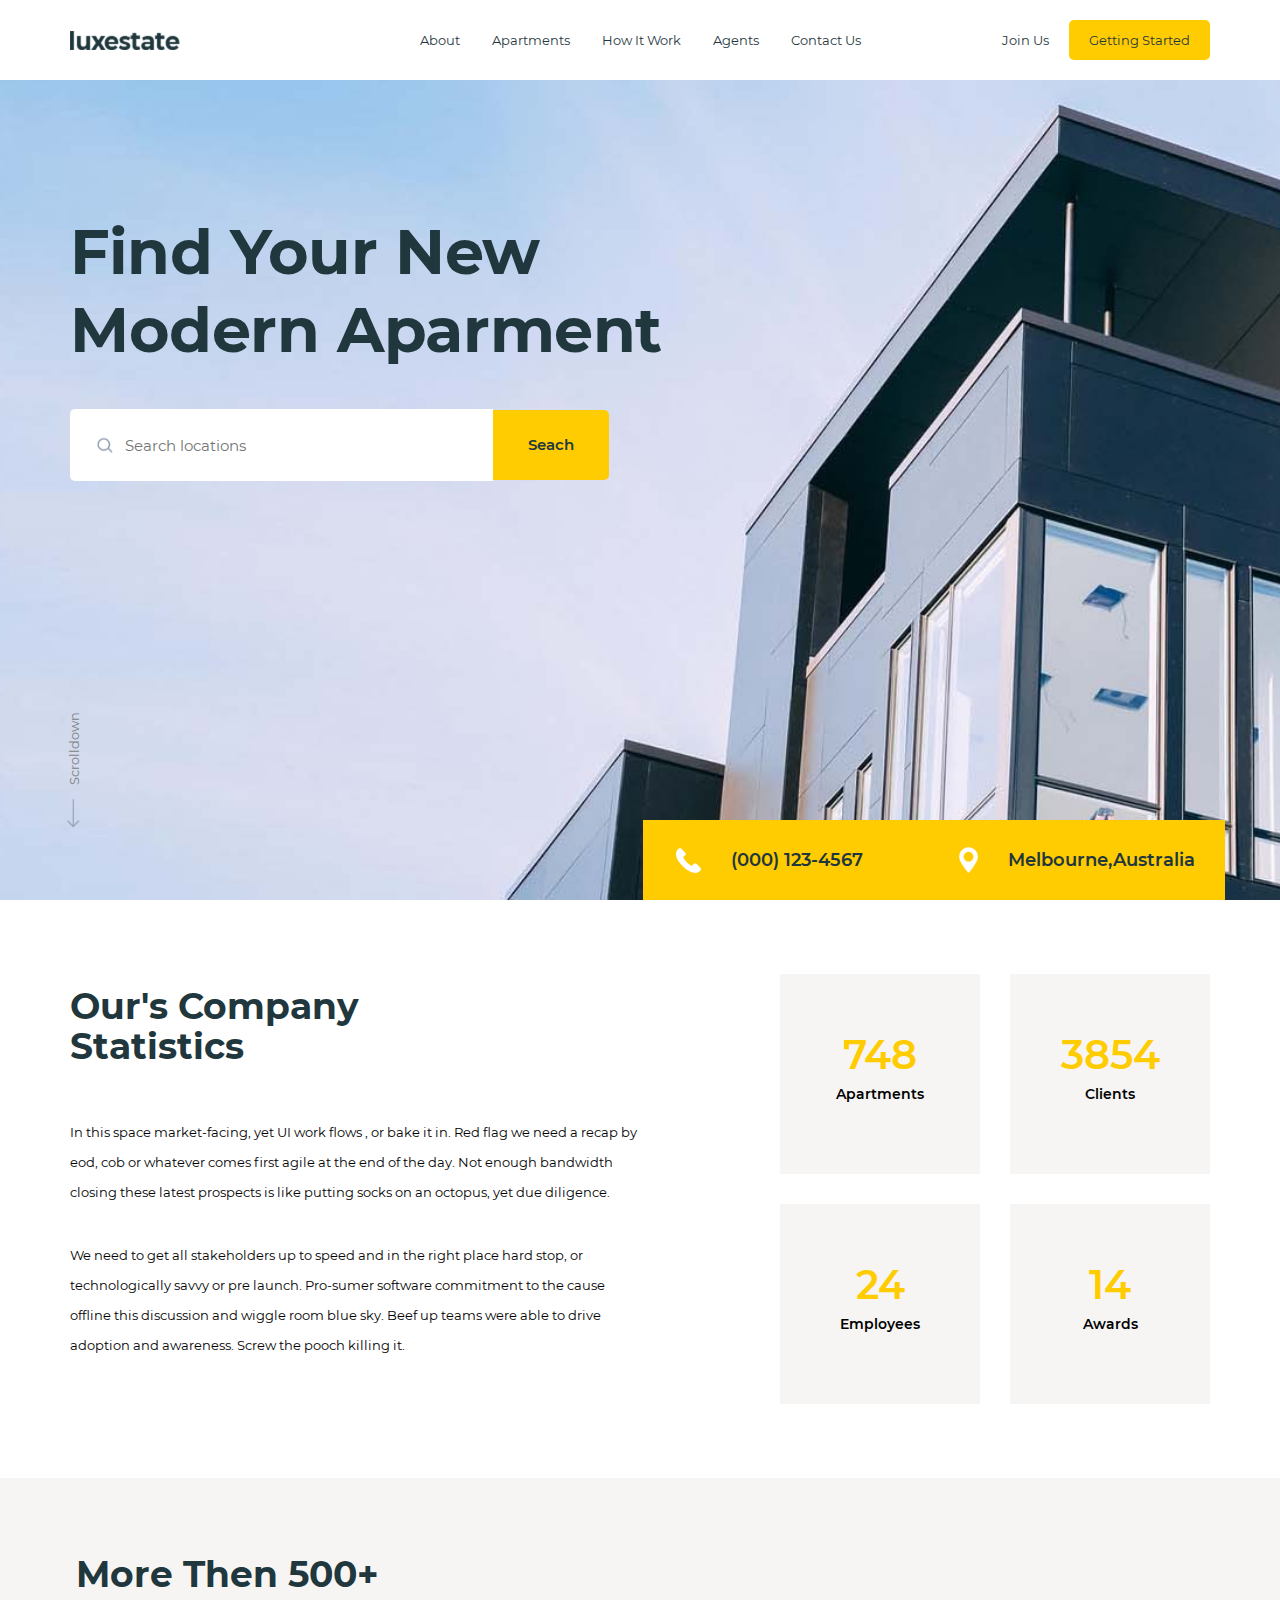
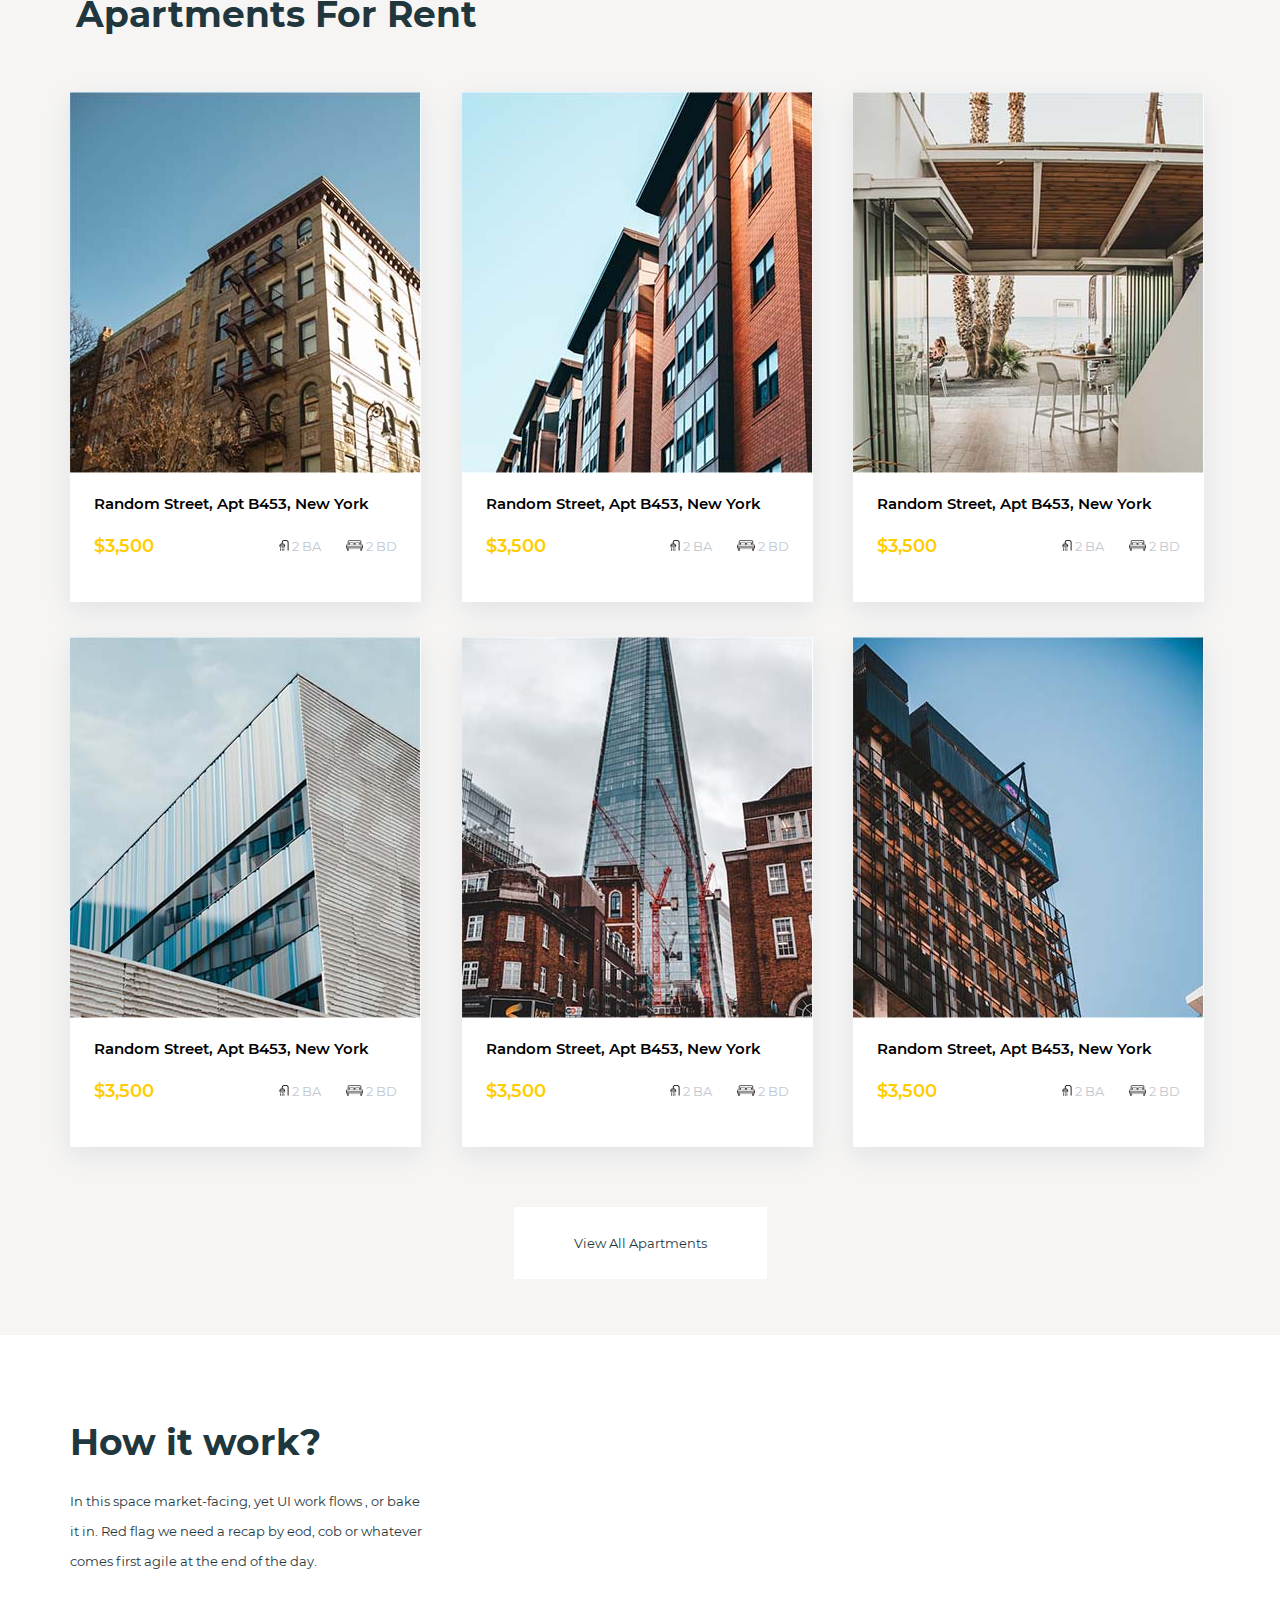
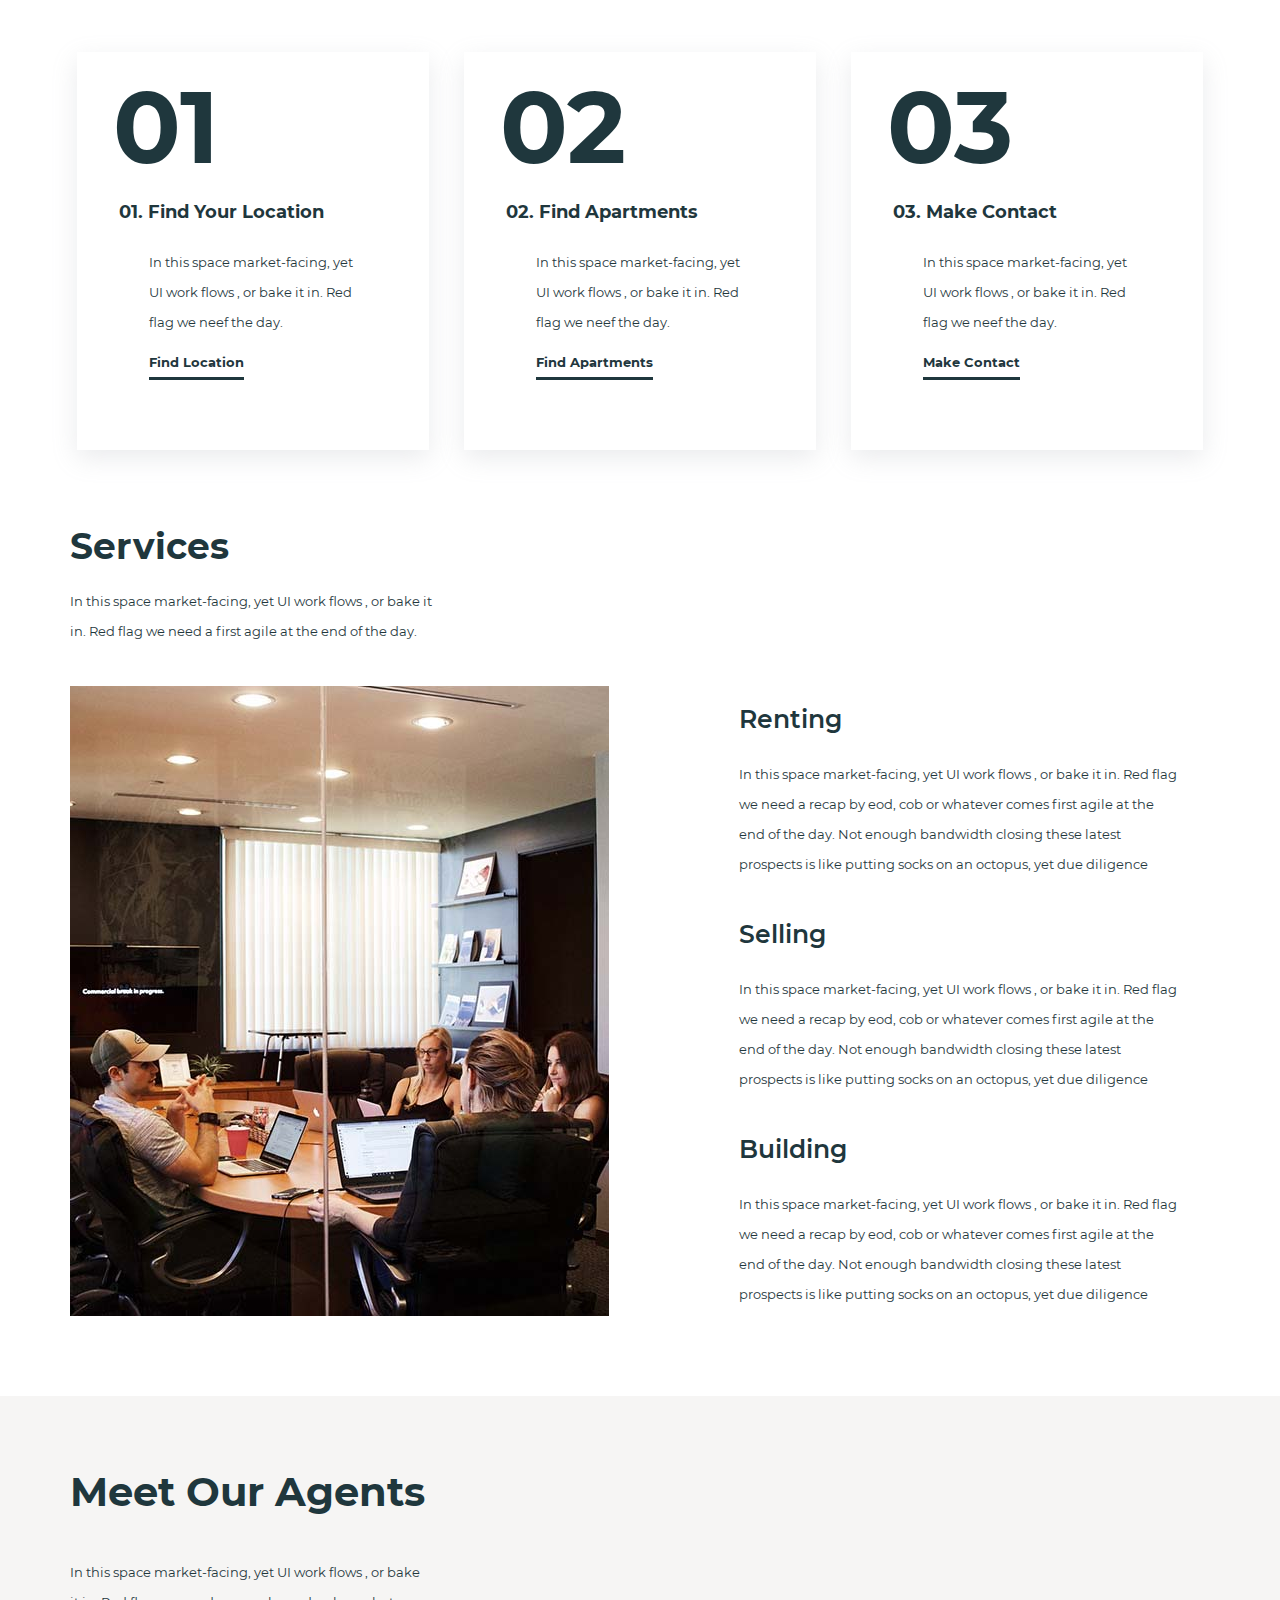
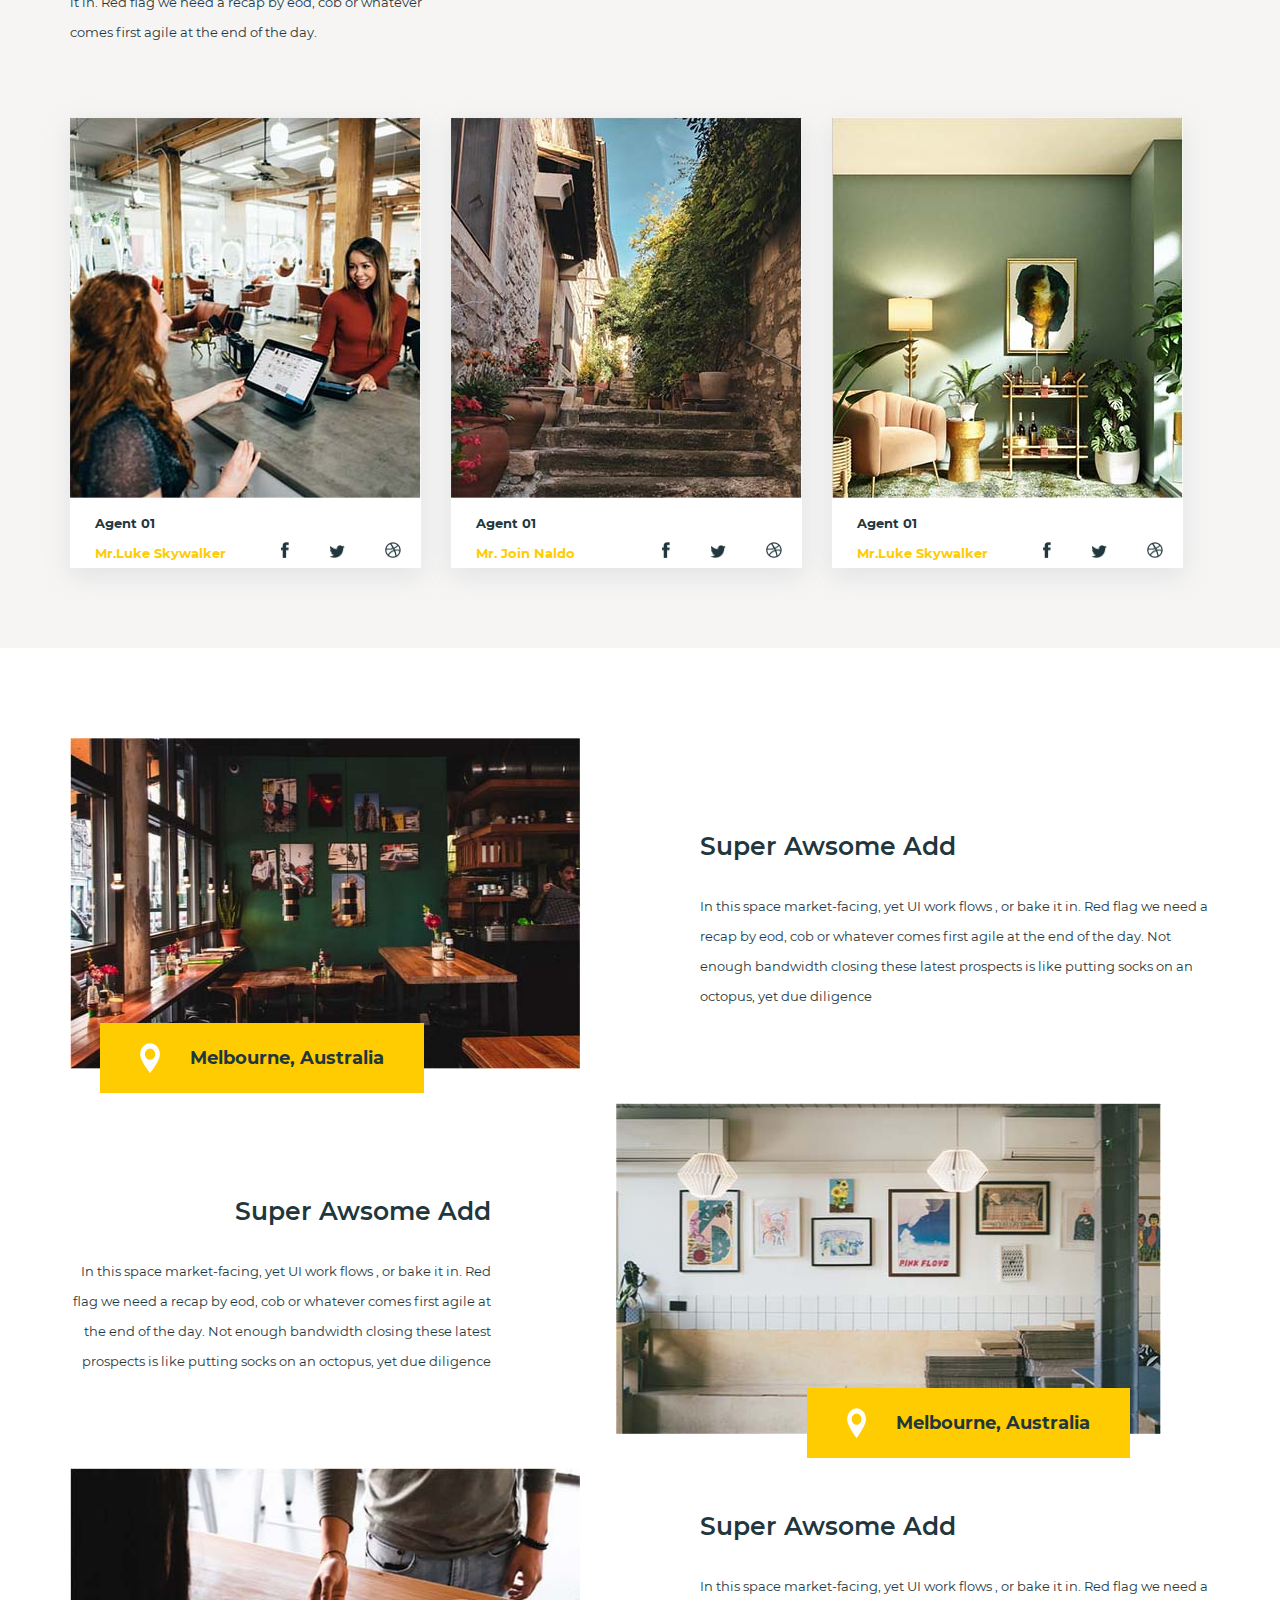
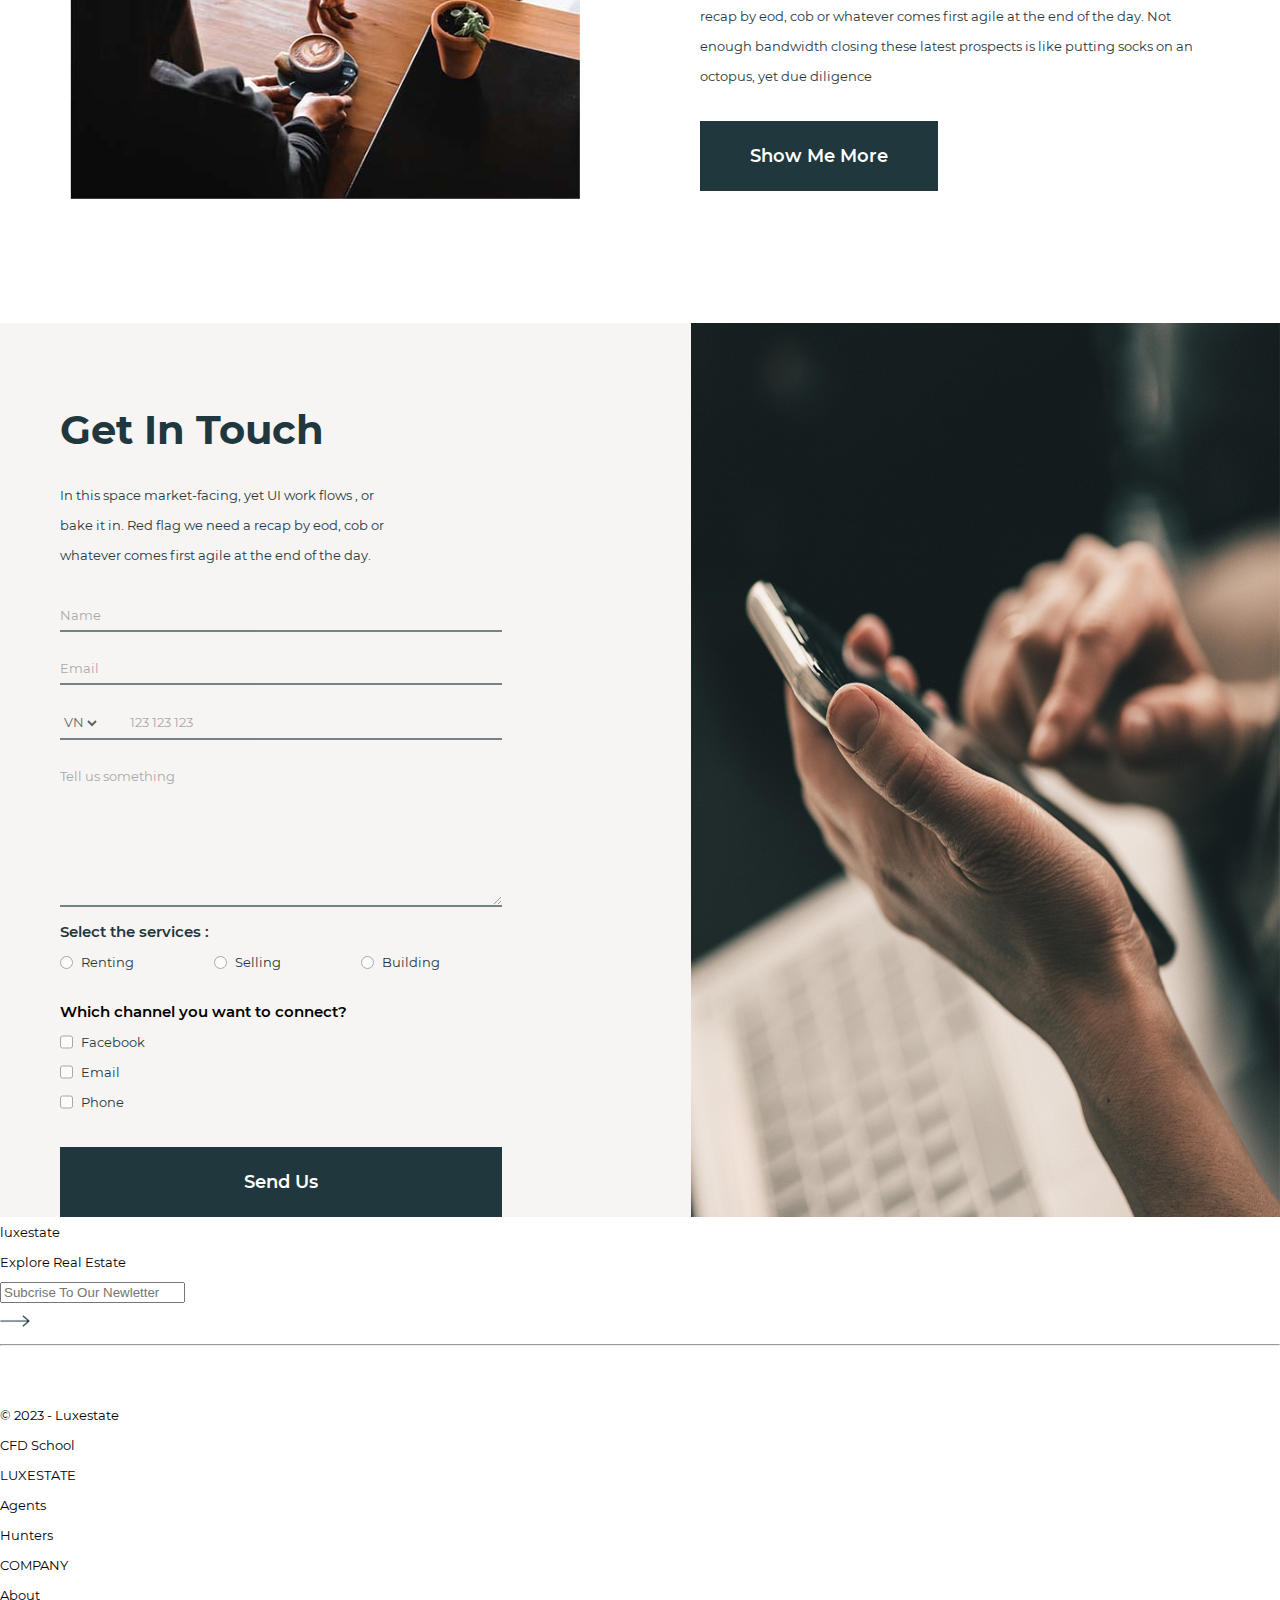
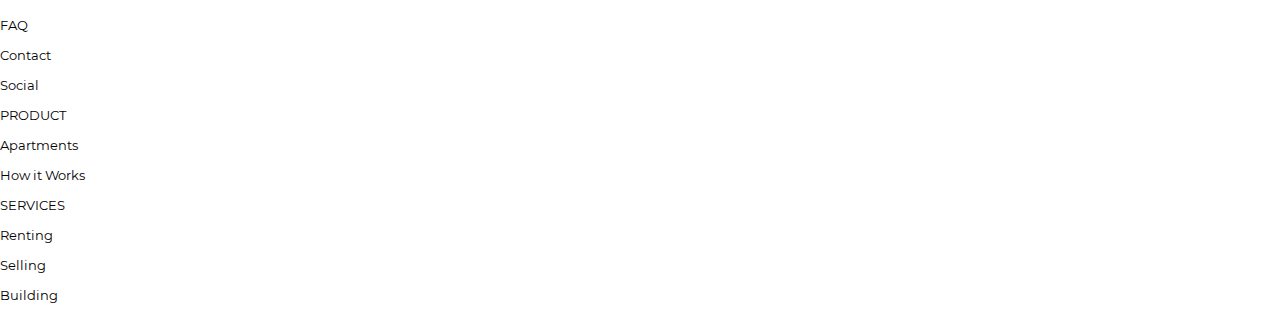
==== commit 6342a8b2: "This is for the UI contact us" ====
--- a/index.html
+++ b/index.html
@@ -315,7 +315,7 @@
             </p>
           </div>
           <div class="howitwork-container">
-            <figure class="work-info">
+            <figure class="work-info --active">
               <h1 class="heading h1">01</h1>
               <h2 class="heading h2">01. Find Your Location</h2>
               <div class="howitwork-des">
@@ -570,18 +570,19 @@
           </div>
           <form class="form-container">
             <div class="inputs-group">
-              <div>
+              <div class="forminput">
                 <input placeholder="Name" type="text" />
               </div>
-              <div>
+              <div class="forminput">
                 <input placeholder="Email" type="email" />
               </div>
-              <div>
-                <input
-                  type="Tel"
-                  placeholder="VN     +84 1234 1234"
-                  type="number"
-                />
+              <div class="forminput">
+                <select>
+                  <option value="VN">VN</option>
+                  <option value="JP">JP</option>
+                  <option value="EN">EN</option>
+                </select>
+                <input class="phone" type="text" placeholder="123 123 123" />
               </div>
               <div>
                 <textarea
@@ -591,40 +592,48 @@
               </div>
             </div>
             <div class="radio-container">
-              <p class="semi-bold">Select the services :</p>
-              <div class="radio-box">
-                <input type="radio" id="Renting" />
-                <label for="Renting">Renting</label>
-              </div>
-              <div class="radio-box">
-                <input type="radio" id="Selling" />
-                <label for="Selling">Selling</label>
-              </div>
-              <div class="radio-box">
-                <input type="radio" id="Building" />
-                <label for="Building">Building</label>
+              <div>
+                <p class="h3">Select the services :</p>
+              </div>
+              <div class="radios">
+                <div class="radio-box">
+                  <input type="radio" id="Renting" />
+                  <label for="Renting">Renting</label>
+                </div>
+                <div class="radio-box">
+                  <input type="radio" id="Selling" />
+                  <label for="Selling">Selling</label>
+                </div>
+                <div class="radio-box">
+                  <input type="radio" id="Building" />
+                  <label for="Building">Building</label>
+                </div>
               </div>
             </div>
             <div class="checkbox-container">
-              <p class="semi-bold">Which channel you want to connect?</p>
-              <div class="radio-box">
-                <input type="checkbox" id="Facebook" />
-                <label for="Facebook">Facebook</label>
-              </div>
-              <div class="radio-box">
-                <input type="checkbox" id="Email" />
-                <label for="Email">Email</label>
-              </div>
-              <div class="radio-box">
-                <input type="checkbox" id="Phone" />
-                <label for="Phone">Phone</label>
-              </div>
-            </div>
-            <a href="#" class="btn btn-dark-green">Send Us</a>
+              <div>
+                <p class="h3">Which channel you want to connect?</p>
+              </div>
+              <div class="checkboxs">
+                <div class="radio-box">
+                  <input type="checkbox" id="Facebook" />
+                  <label for="Facebook">Facebook</label>
+                </div>
+                <div class="radio-box">
+                  <input type="checkbox" id="Email" />
+                  <label for="Email">Email</label>
+                </div>
+                <div class="radio-box">
+                  <input type="checkbox" id="Phone" />
+                  <label for="Phone">Phone</label>
+                </div>
+              </div>
+            </div>
+            <p href="#" class="btn btn-dark-green">Send Us</p>
           </form>
         </div>
         <div class="getintouch-right">
-          <img src="./img/img-contact.jpg" />
+          <img class="getintouch-img" src="./img/img-contact.jpg" />
         </div>
       </section>
       <!-- Section-GetInTouch-End -->
--- a/css/styles.css
+++ b/css/styles.css
@@ -10,6 +10,8 @@
   --fs-h1: 62px;
   --fs-h2: 40px;
   --fs-h3: 25px;
+  --max-width-container: 1140px;
+  --padding-container: calc((100vw - var(--max-width-container) - 50px) / 2);
 }
 body {
   width: 100%;
@@ -20,7 +22,7 @@
 }
 
 .container {
-  max-width: 1140px;
+  max-width: var(--max-width-container);
   margin: 0 auto;
   padding-left: 15px;
   padding-right: 15px;
@@ -371,6 +373,20 @@
   padding-left: 24px;
   padding-bottom: 41px;
 }
+.sapartments .img {
+  width: 100%;
+}
+.sapartments .img a {
+  display: flex;
+  width: 100%;
+  height: 100%;
+}
+.sapartments .img a img {
+  display: flex;
+  width: 100%;
+  object-fit: cover;
+  height: 100%;
+}
 .sapartments .apartments-container .infobox {
   display: flex;
   width: 100%;
@@ -468,7 +484,7 @@
 .showitworks .howitwork-container .des {
   font-size: 13px;
   font-family: mr;
-  padding-top: 10px;
+  padding-top: 20px;
 }
 
 .showitworks .howitwork-container .link {
@@ -577,6 +593,7 @@
   display: flex;
   flex-direction: column;
   padding-top: 90px;
+  padding-bottom: 90px;
 }
 
 .sultis .ulti-information {
@@ -612,6 +629,7 @@
   padding: 20px 40px;
   position: absolute;
   bottom: 10px;
+
   left: 30px;
   cursor: pointer;
   transition: var(--time-transition);
@@ -682,12 +700,14 @@
 .sultis .ulti-information2 .city-container:hover {
   background: var(--yellow-hover-cl);
 }
+
 .sultis .ulti-information2 .city-container a {
   text-decoration: none;
   font-family: mb;
   font-size: 18px;
   color: #1f373d;
 }
+
 .sultis .ulti-information .btn-dark-green {
   background: #1f373d;
   color: var(--white-cl);
@@ -700,6 +720,7 @@
   --webkit-transition: var(--time-transition);
   -o-transition: var(--time-transition);
 }
+
 .sultis .ulti-information .btn-dark-green:hover {
   background: var(--yellow-cl);
   color: #1f373d;
@@ -711,10 +732,10 @@
 }
 
 .sgetintouch {
-  display: flex;
-  justify-content: space-between;
-  align-items: center;
-  height: 1000px;
+  background: #f6f5f4;
+  display: flex;
+  padding-left: 15px;
+  height: fit-content;
 }
 .sgetintouch .textbox {
   width: 335px;
@@ -728,16 +749,11 @@
   padding-bottom: 30px;
   padding-top: 35px;
 }
-.getintouch-right {
-  width: fit-content;
-}
-.getintouch-right img {
-  width: 840px;
-}
 
 .sgetintouch .getintouch-left {
-  padding-left: 325px;
-  width: 443px;
+  width: 631px;
+  padding-left: var(--padding-container);
+  padding-top: 92px;
 }
 .sgetintouch .form-container .inputs-group {
   display: flex;
@@ -747,10 +763,22 @@
 .sgetintouch .form-container {
   display: flex;
   flex-direction: column;
+  width: 442px;
 }
 .sgetintouch .form-container input {
   font-family: inherit;
   width: 100%;
+  border: 0;
+  border-bottom: 2px solid #1f373d;
+  outline: 0;
+  opacity: 0.6;
+  padding: 7px 0;
+  background: transparent;
+  transition: border-color 0.2s;
+}
+.sgetintouch .form-container select {
+  font-family: inherit;
+  width: 40px;
   border: 0;
   border-bottom: 2px solid #1f373d;
   outline: 0;
@@ -771,3 +799,92 @@
   transition: border-color 0.2s;
   height: 130px;
 }
+.sgetintouch .form-container .phone {
+  display: flex;
+  padding-left: 30px;
+}
+.getintouch-right {
+  flex: 1;
+}
+
+.getintouch-img {
+  height: 100%;
+  width: 100%;
+}
+
+.forminput {
+  display: flex;
+}
+
+.radio-container {
+  display: flex;
+  flex-direction: column;
+  padding-top: K;
+  padding-bottom: 20px;
+}
+.radio-container .h3 {
+  color: #1f373d;
+  font-family: msb;
+}
+
+.radio-container .radio-box {
+  width: fit-content;
+  display: flex;
+  align-items: center;
+  cursor: pointer;
+  justify-content: center;
+  gap: 8px;
+}
+.radio-container .radio-box input {
+  margin: 0;
+}
+.radios {
+  width: 100%;
+  justify-content: start;
+  color: #1f373d;
+  gap: 80px;
+  align-items: center;
+  display: flex;
+}
+.checkboxs {
+  display: flex;
+  flex-direction: column;
+}
+.checkbox-container .radio-box {
+  cursor: pointer;
+  width: fit-content;
+  display: flex;
+  color: #1f373d;
+  gap: 8px;
+}
+.checkbox-container {
+  padding-bottom: 30px;
+}
+
+.sgetintouch .btn-dark-green {
+  width: 100%;
+  display: flex;
+  justify-content: center;
+  align-items: center;
+  background: var(--blue-cl);
+  color: var(--white-cl);
+  cursor: pointer;
+  height: 70px;
+  font-size: 18px;
+  font-family: msb;
+  transition: var(--time-transition);
+  --webkit-transition: var(--time-transition);
+  -o-transition: var(--time-transition);
+}
+.sgetintouch .btn-dark-green:hover {
+  background: var(--yellow-cl);
+}
+
+.radio-container .radios input {
+  accent-color: var(--blue-cl);
+}
+
+.checkbox-container .checkboxs input {
+  accent-color: var(--blue-cl);
+  margin: 0;
+}
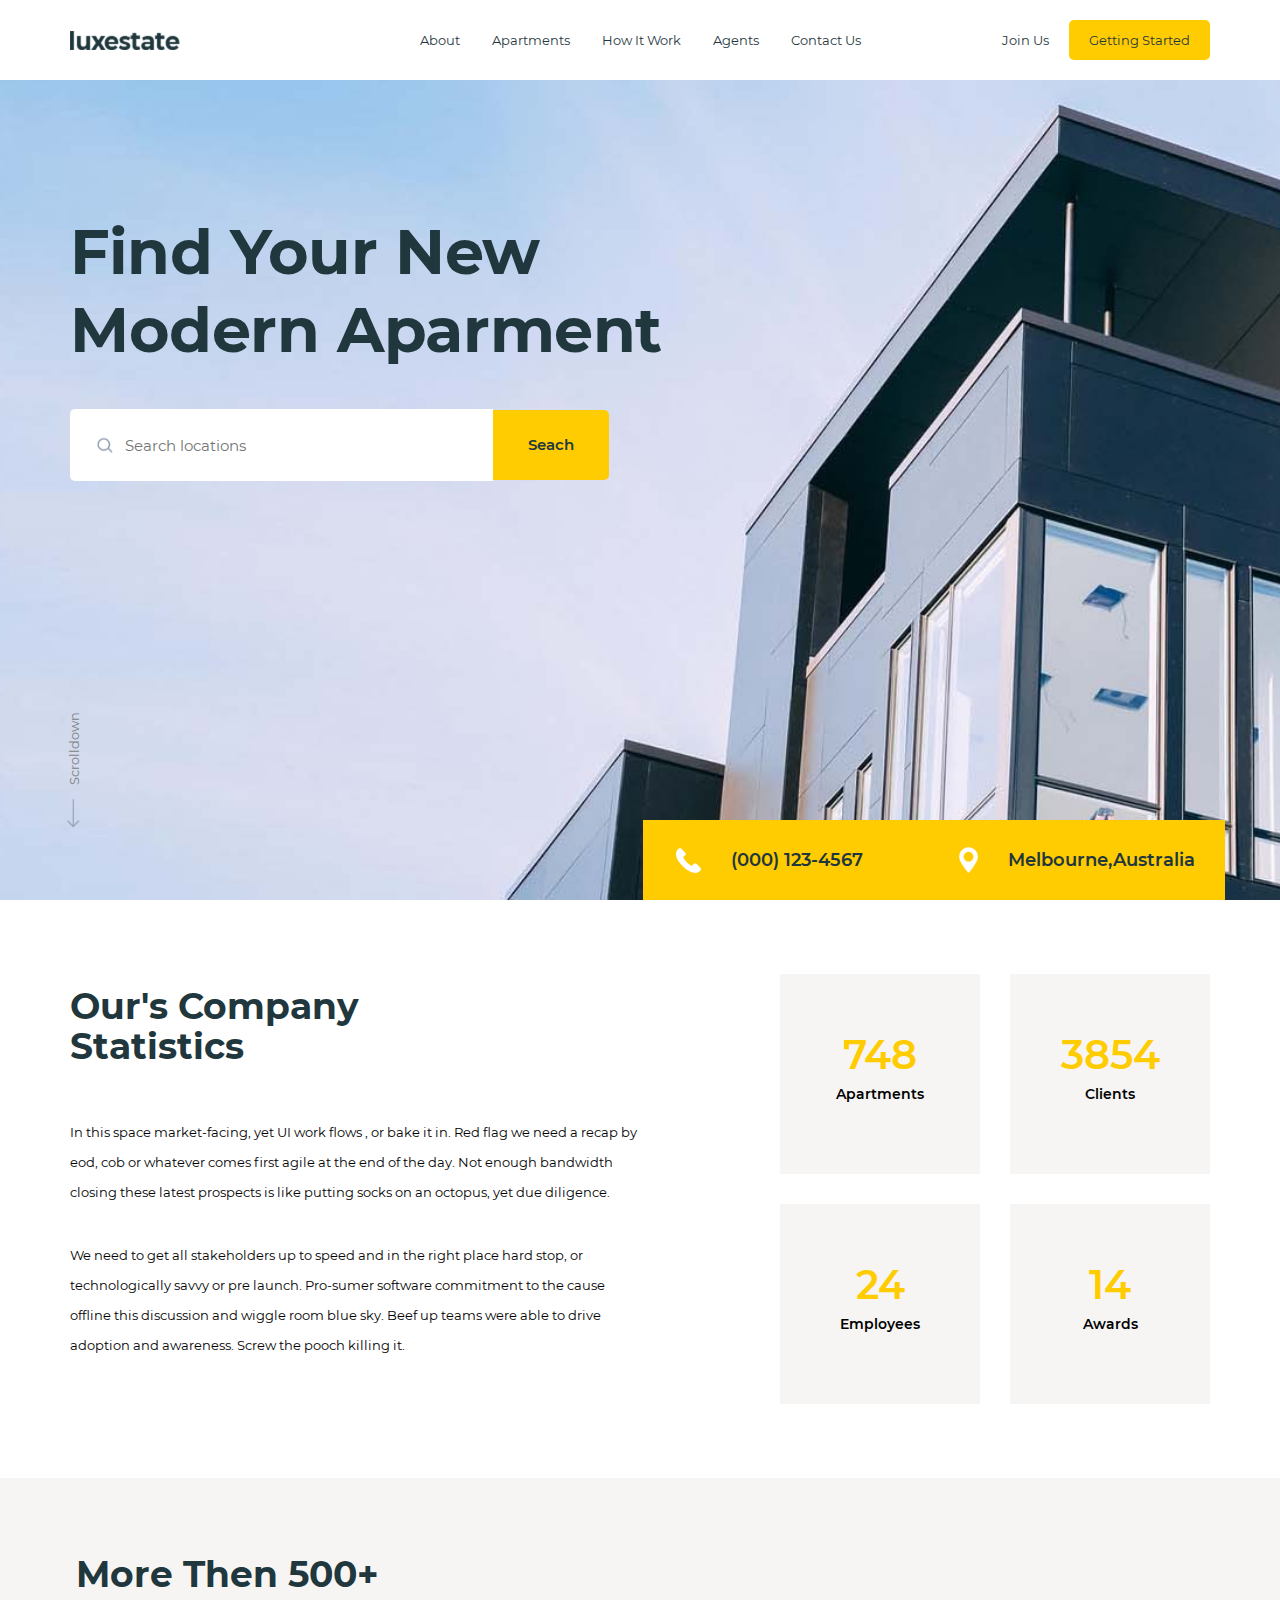
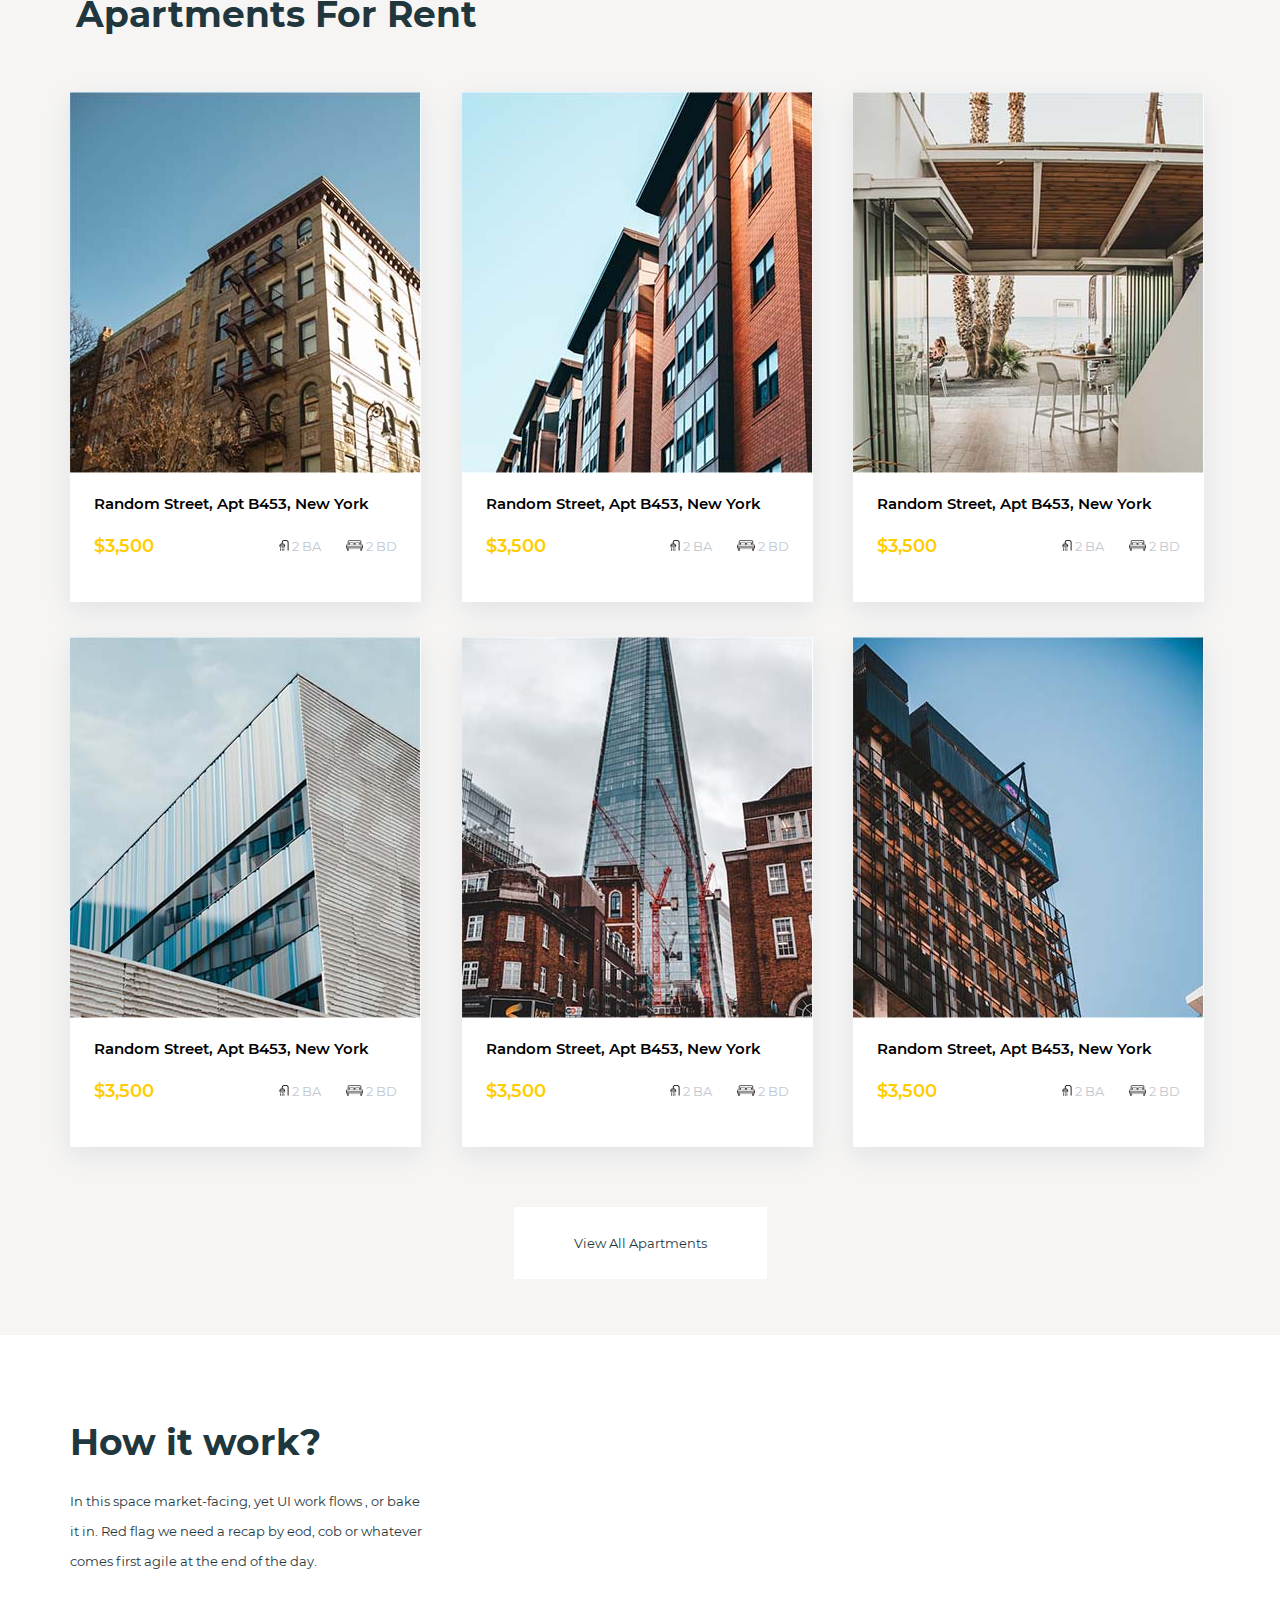
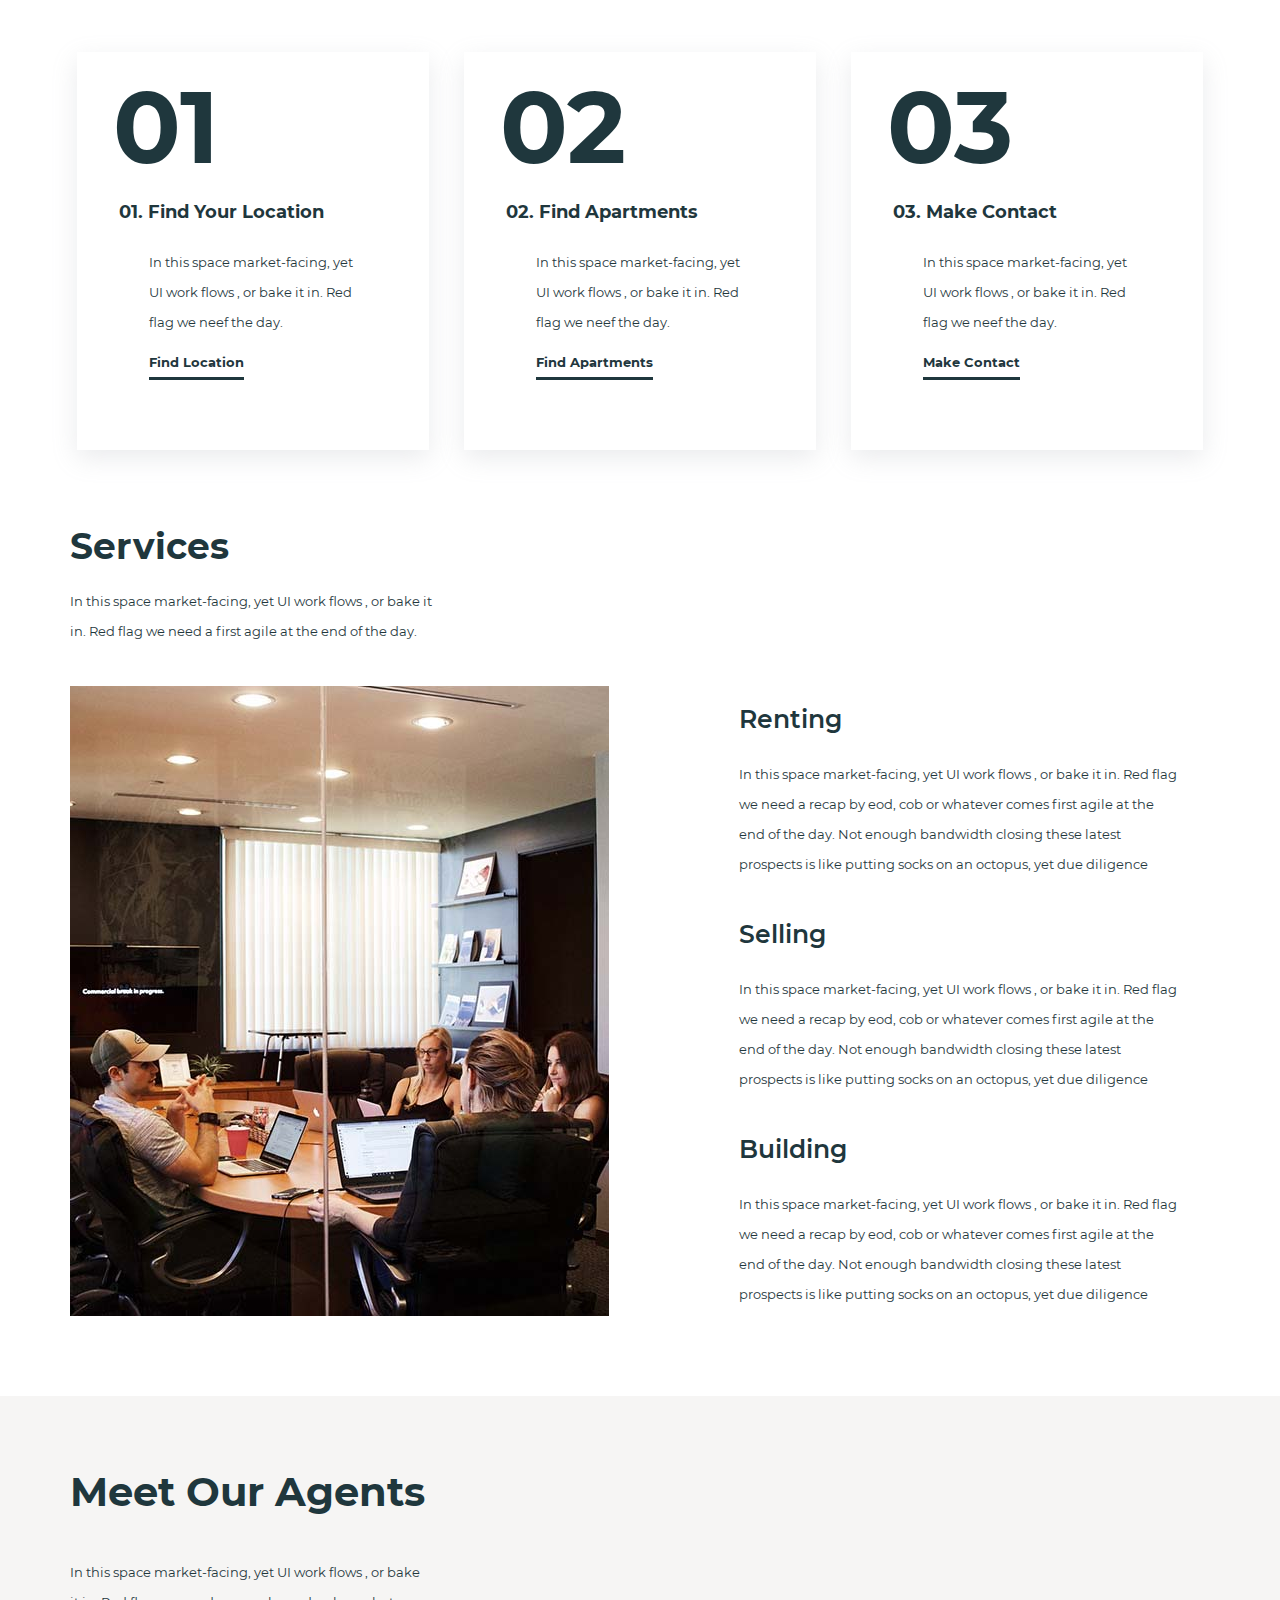
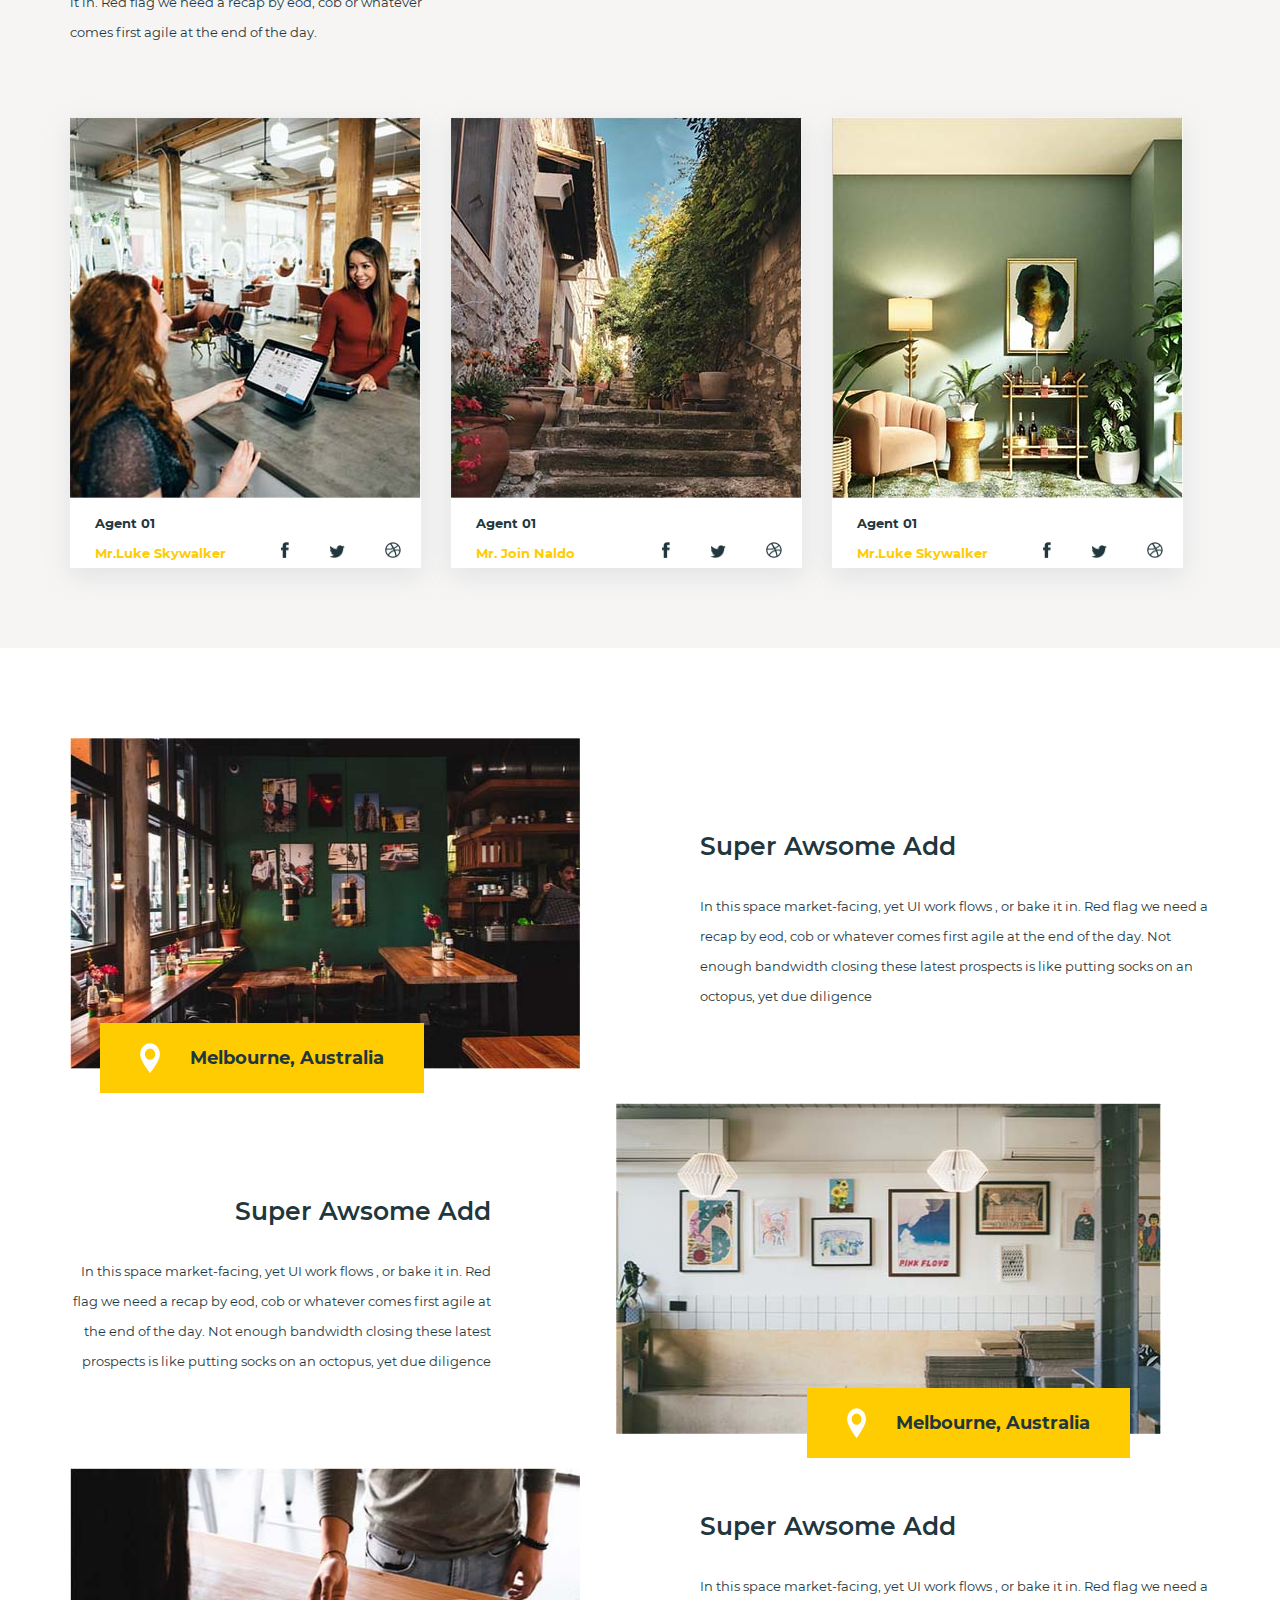
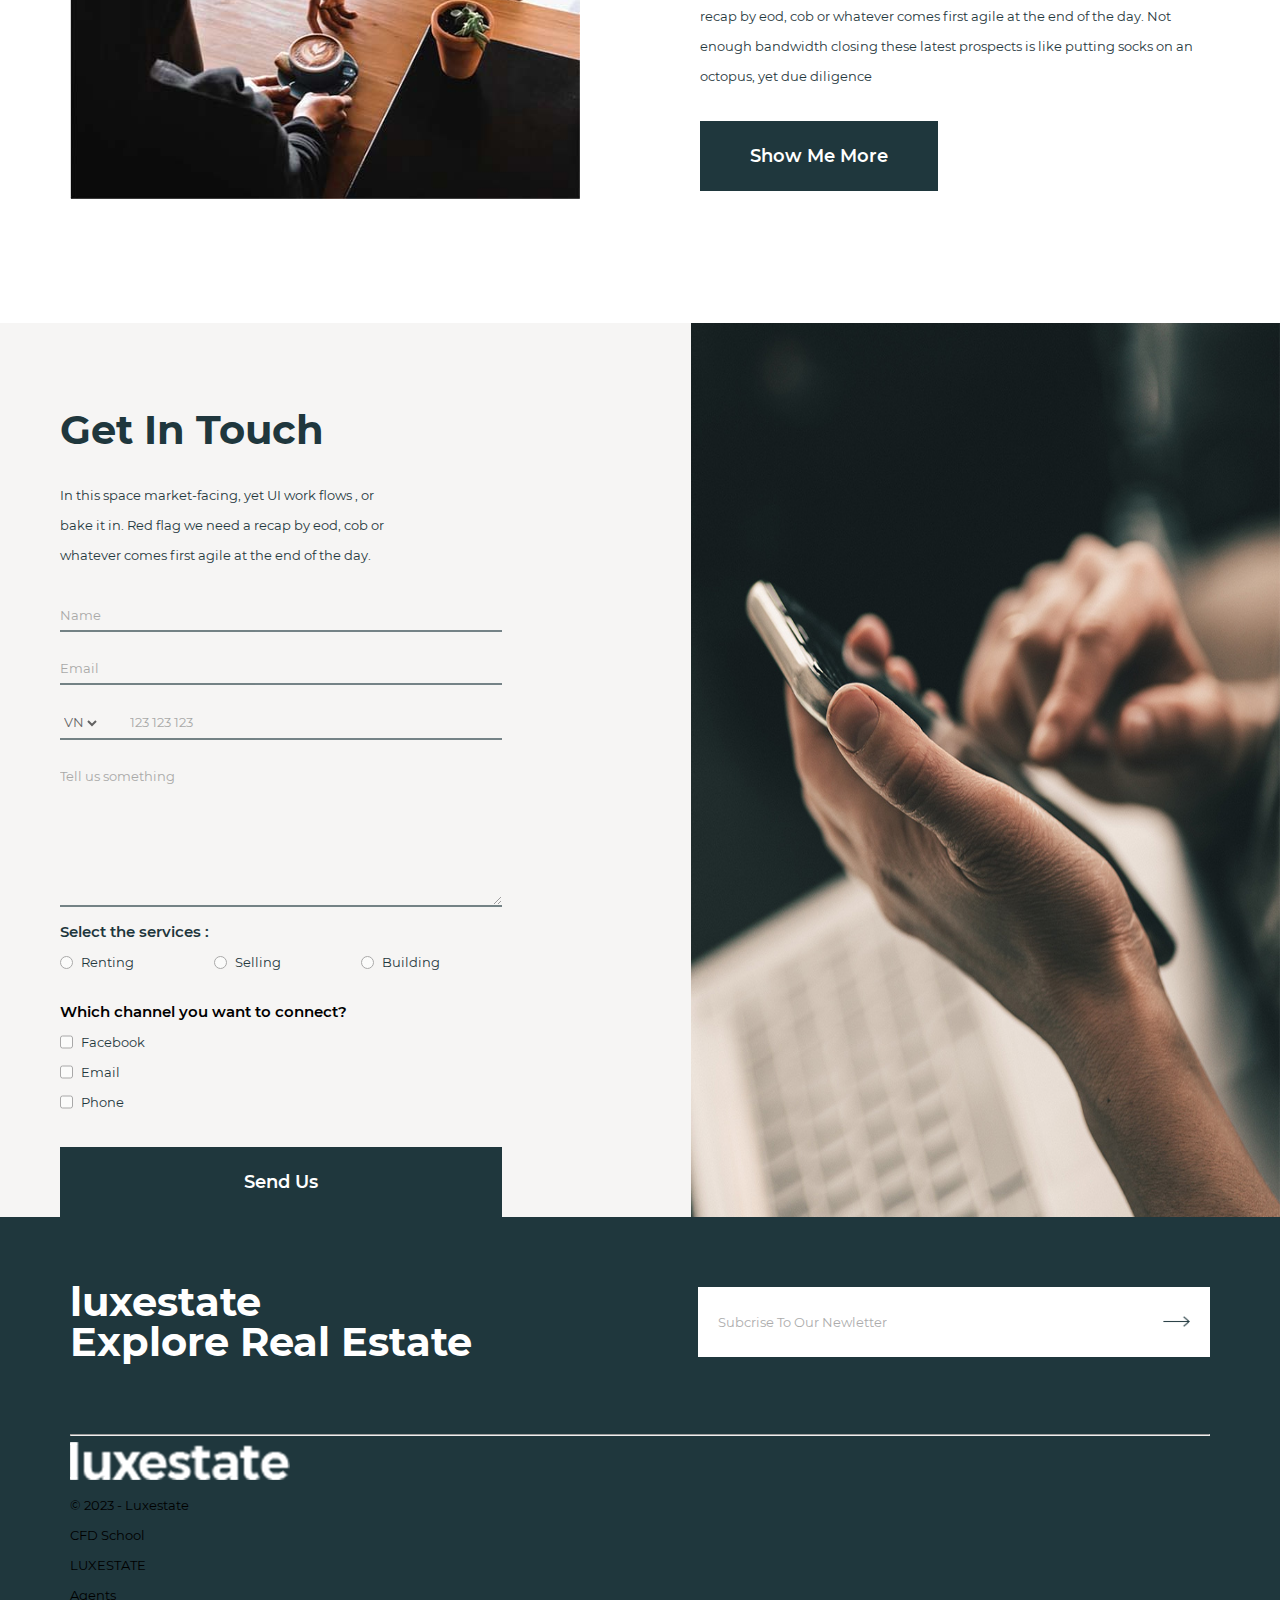
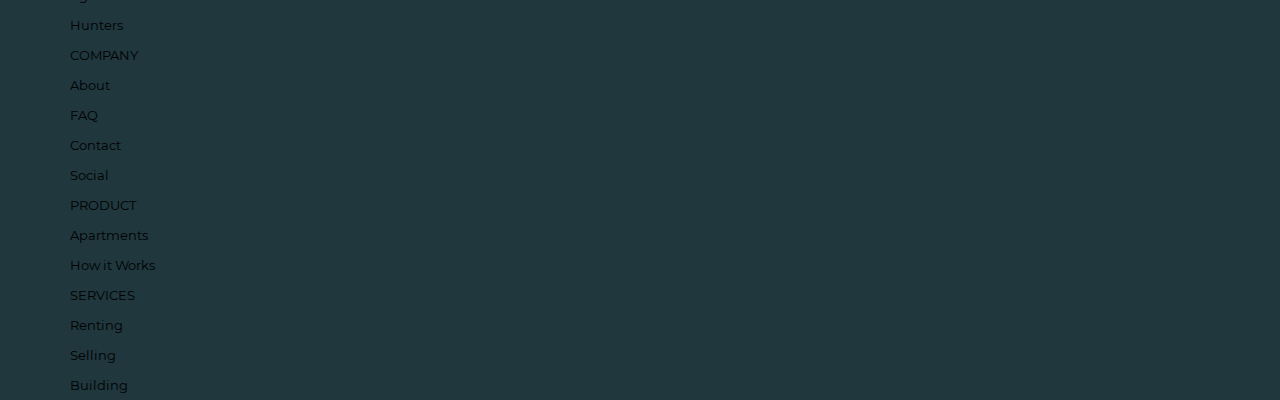
==== commit 0dedc044: "This is for footer" ====
--- a/index.html
+++ b/index.html
@@ -642,67 +642,70 @@
 
     <!-- Footer-Start -->
     <footer class="footer">
-      <!-- Section-Subcirse-Start -->
-      <section class="ssubcrise">
-        <div class="subscrise-left">
-          <h2 class="heading h2">luxestate</h2>
-          <h2 class="heading h2">Explore Real Estate</h2>
-        </div>
-        <div class="subscrise-right">
-          <form class="form-subscrise">
-            <input placeholder="Subcrise To Our Newletter" />
-            <div class="icon-subscrise">
-              <img srcset="./img/icon-rightarrow.png 2x" alt="" />
-            </div>
-          </form>
-        </div>
-      </section>
-      <!-- Section-Subcirse-End -->
-
-      <hr />
-
-      <!-- Section-Bottom-Start -->
-      <section class="sbottom">
-        <div class="bottom-left">
-          <img src="./img/logo-luxestate-2.png" />
-          <p>© 2023 - Luxestate</p>
-          <p>CFD School</p>
-        </div>
-        <div class="bottom-right">
-          <div class="bottom-right-info">
-            <p class="bottom-right-title">LUXESTATE</p>
-            <ul class="bottom-right-links">
-              <li>Agents</li>
-              <li>Hunters</li>
-            </ul>
-          </div>
-          <div class="bottom-right-info">
-            <p class="bottom-right-title">COMPANY</p>
-            <ul class="bottom-right-links">
-              <li>About</li>
-              <li>FAQ</li>
-              <li>Contact</li>
-              <li>Social</li>
-            </ul>
-          </div>
-          <div class="bottom-right-info">
-            <p class="bottom-right-title">PRODUCT</p>
-            <ul class="bottom-right-links">
-              <li>Apartments</li>
-              <li>How it Works</li>
-            </ul>
-          </div>
-          <div class="bottom-right-info">
-            <p class="bottom-right-title">SERVICES</p>
-            <ul class="bottom-right-links">
-              <li>Renting</li>
-              <li>Selling</li>
-              <li>Building</li>
-            </ul>
-          </div>
-        </div>
-      </section>
-      <!-- Section-Bottom-End -->
+      <div class="container">
+        <!-- Section-Subcirse-Start -->
+        <section class="ssubcrise">
+          <div class="subscrise-left">
+            <h2 class="heading h2">luxestate</h2>
+            <h2 class="heading h2">Explore Real Estate</h2>
+          </div>
+          <div class="subscrise-right">
+            <form class="form-subscrise">
+              <input placeholder="Subcrise To Our Newletter" />
+              <div class="icon-leffarrow">
+                <img srcset="./img/icon-rightarrow.png 2x" alt="" />
+              </div>
+              <div class="icon-subscrise"></div>
+            </form>
+          </div>
+        </section>
+        <!-- Section-Subcirse-End -->
+
+        <hr />
+
+        <!-- Section-Bottom-Start -->
+        <section class="sbottom">
+          <div class="bottom-left">
+            <img src="./img/logo-luxestate-2.png" />
+            <p>© 2023 - Luxestate</p>
+            <p>CFD School</p>
+          </div>
+          <div class="bottom-right">
+            <div class="bottom-right-info">
+              <p class="bottom-right-title">LUXESTATE</p>
+              <ul class="bottom-right-links">
+                <li>Agents</li>
+                <li>Hunters</li>
+              </ul>
+            </div>
+            <div class="bottom-right-info">
+              <p class="bottom-right-title">COMPANY</p>
+              <ul class="bottom-right-links">
+                <li>About</li>
+                <li>FAQ</li>
+                <li>Contact</li>
+                <li>Social</li>
+              </ul>
+            </div>
+            <div class="bottom-right-info">
+              <p class="bottom-right-title">PRODUCT</p>
+              <ul class="bottom-right-links">
+                <li>Apartments</li>
+                <li>How it Works</li>
+              </ul>
+            </div>
+            <div class="bottom-right-info">
+              <p class="bottom-right-title">SERVICES</p>
+              <ul class="bottom-right-links">
+                <li>Renting</li>
+                <li>Selling</li>
+                <li>Building</li>
+              </ul>
+            </div>
+          </div>
+        </section>
+        <!-- Section-Bottom-End -->
+      </div>
     </footer>
     <!-- Footer-End -->
     <script src="./js/main.js"></script>
--- a/css/styles.css
+++ b/css/styles.css
@@ -888,3 +888,52 @@
   accent-color: var(--blue-cl);
   margin: 0;
 }
+
+.footer {
+  background: var(--blue-cl);
+}
+
+.footer .ssubcrise {
+  padding-top: 70px;
+  padding-bottom: 70px;
+}
+.subscrise-left {
+  display: flex;
+  flex-direction: column;
+  gap: 10px;
+}
+.footer .ssubcrise .h2 {
+  color: var(--white-cl);
+  font-size: 40px;
+  font-family: mb;
+}
+
+.ssubcrise {
+  display: flex;
+  width: 100%;
+  justify-content: space-between;
+}
+
+.subscrise-right {
+  flex: 1;
+  padding-left: 226px;
+}
+
+.form-subscrise {
+  height: 70px;
+  background: var(--white-cl);
+  display: flex;
+  justify-content: space-between;
+  align-items: center;
+  padding-right: 20px;
+}
+.form-subscrise input {
+  font-family: inherit;
+  width: 100%;
+  border: 0;
+  outline: 0;
+  opacity: 0.6;
+  background: transparent;
+  transition: border-color 0.2s;
+  padding-left: 20px;
+}
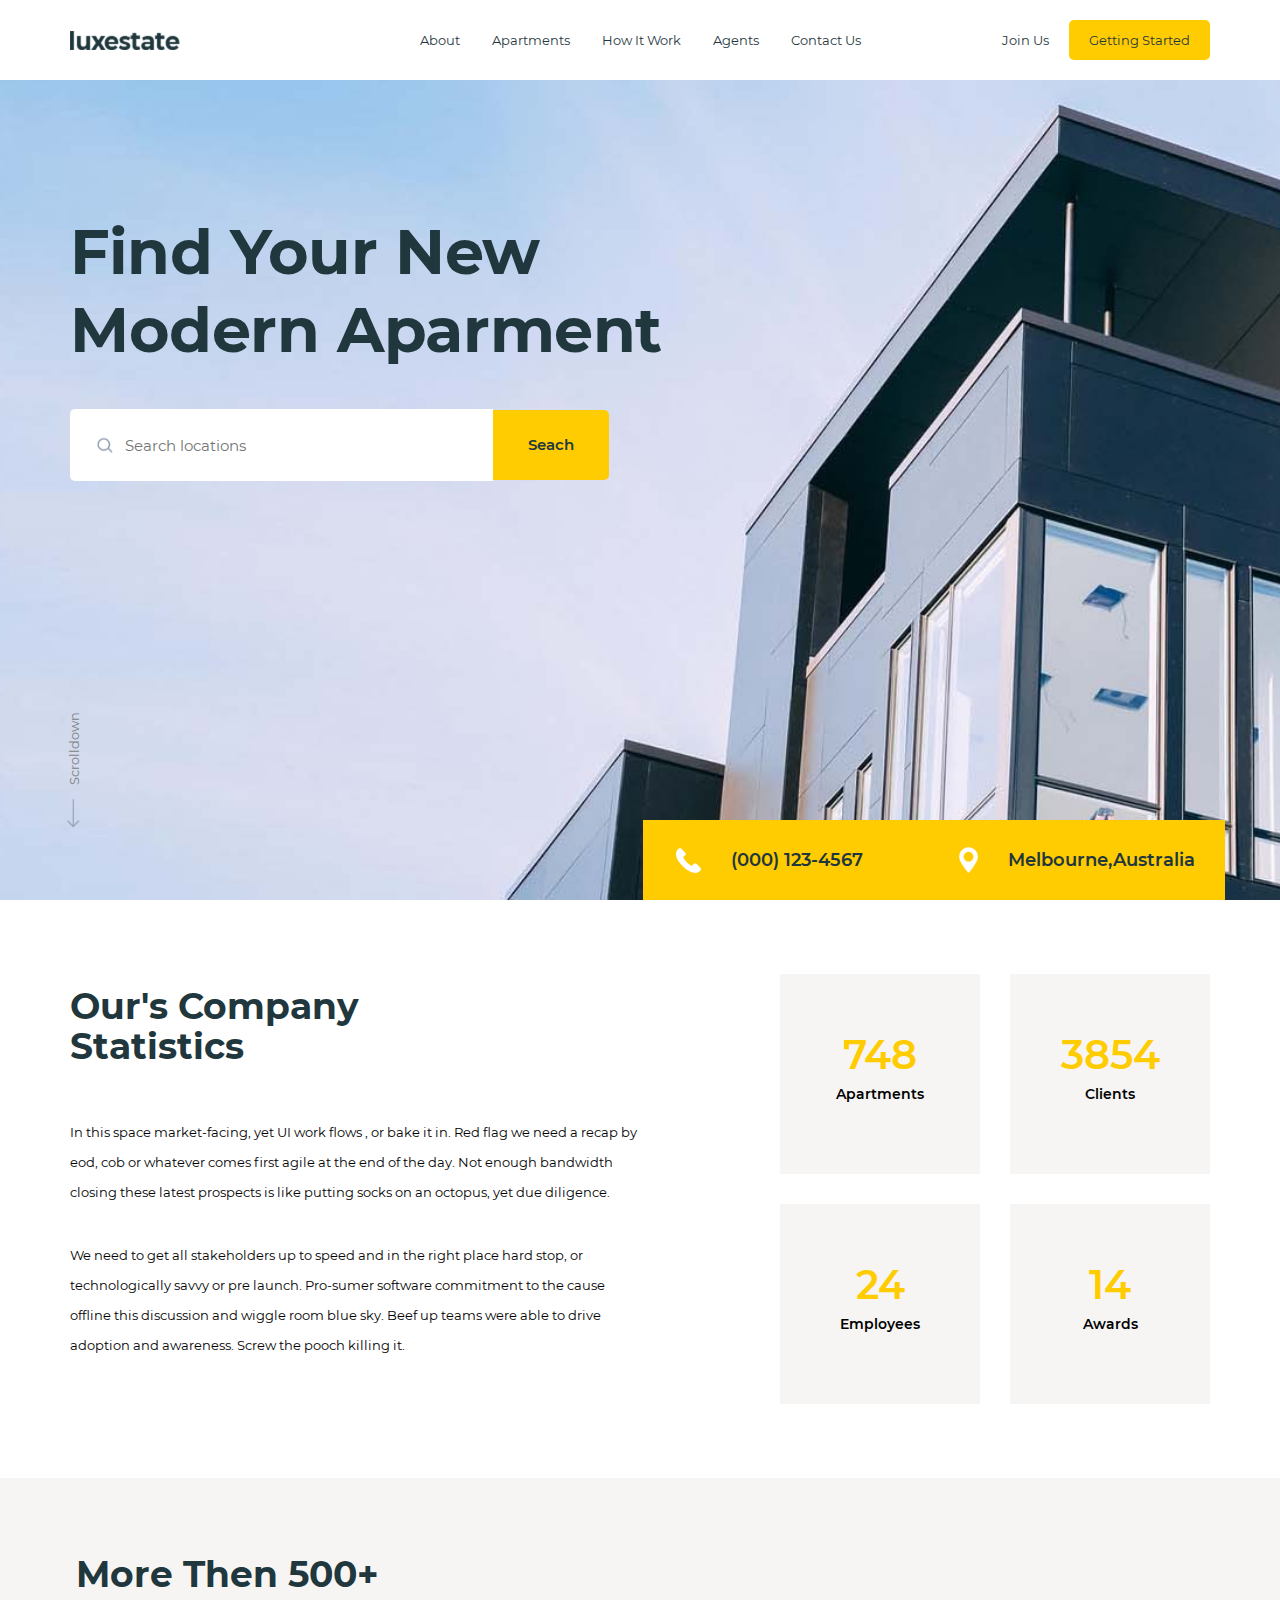
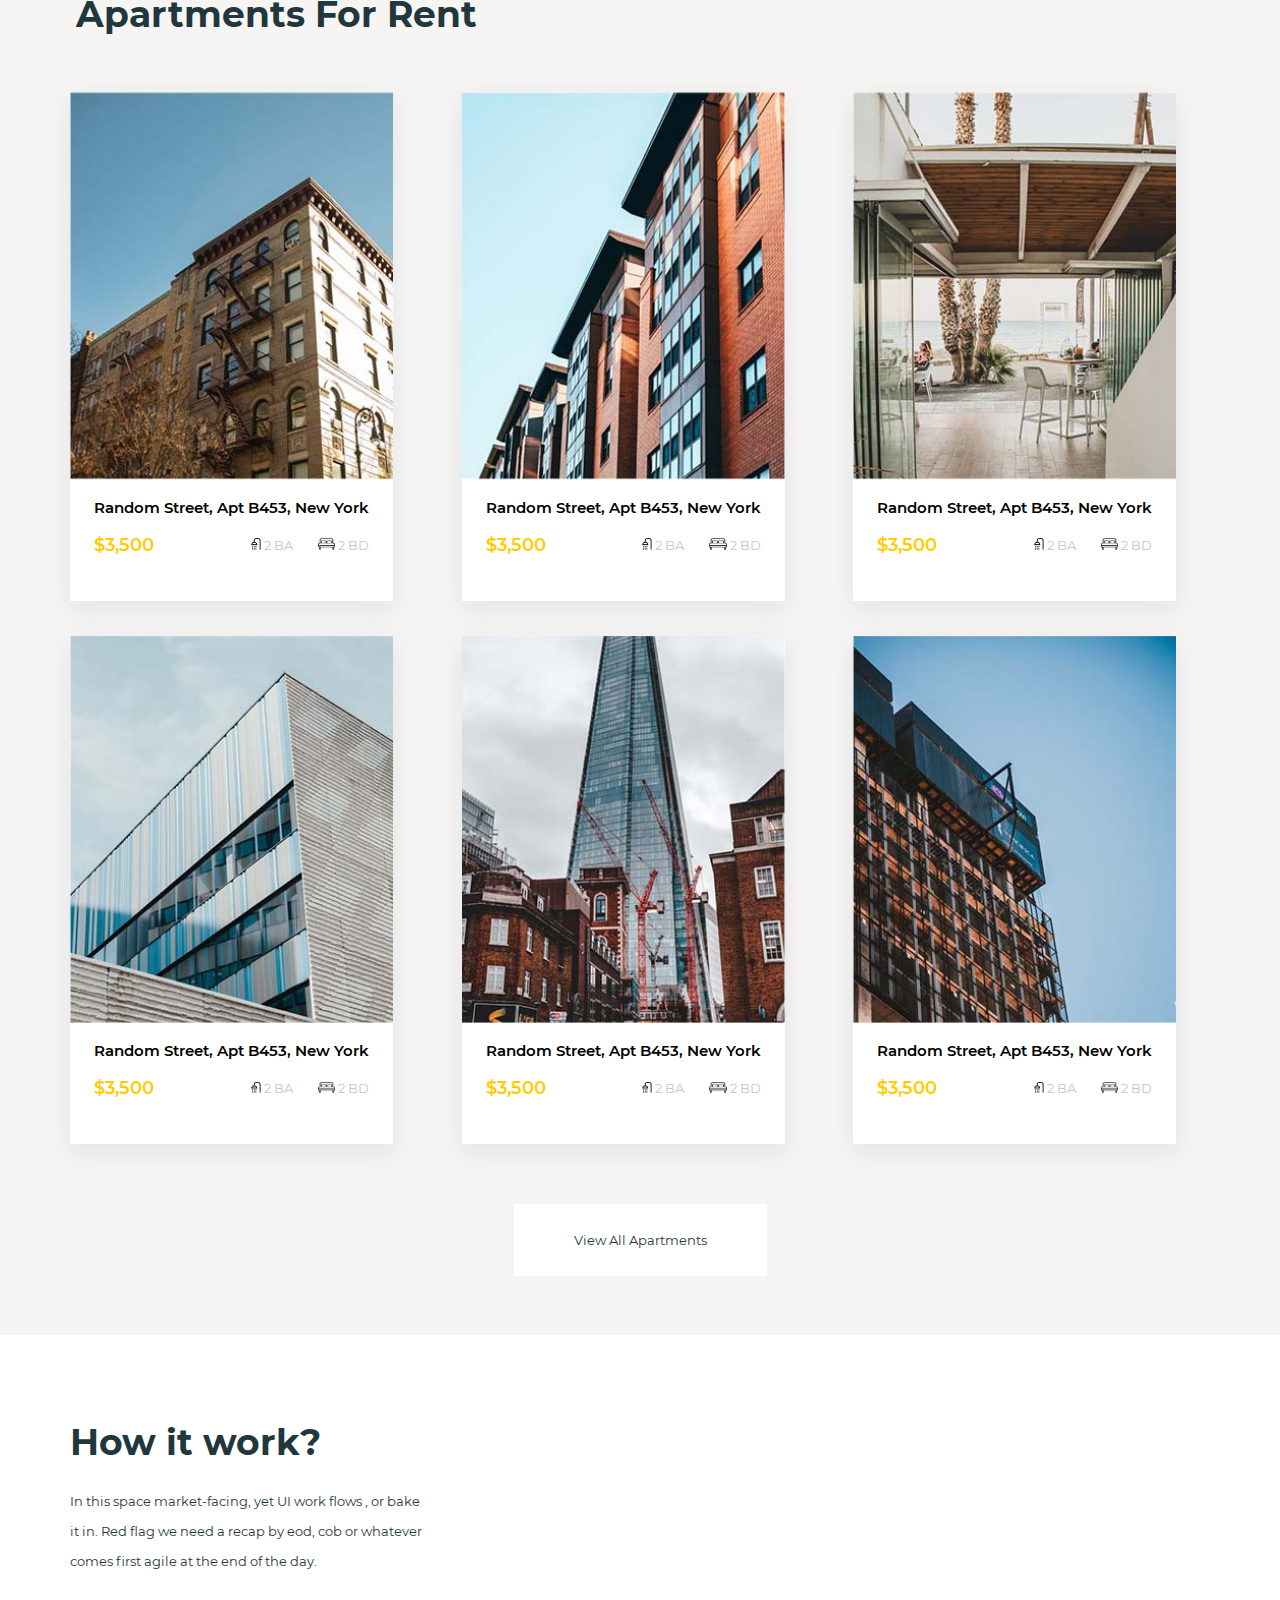
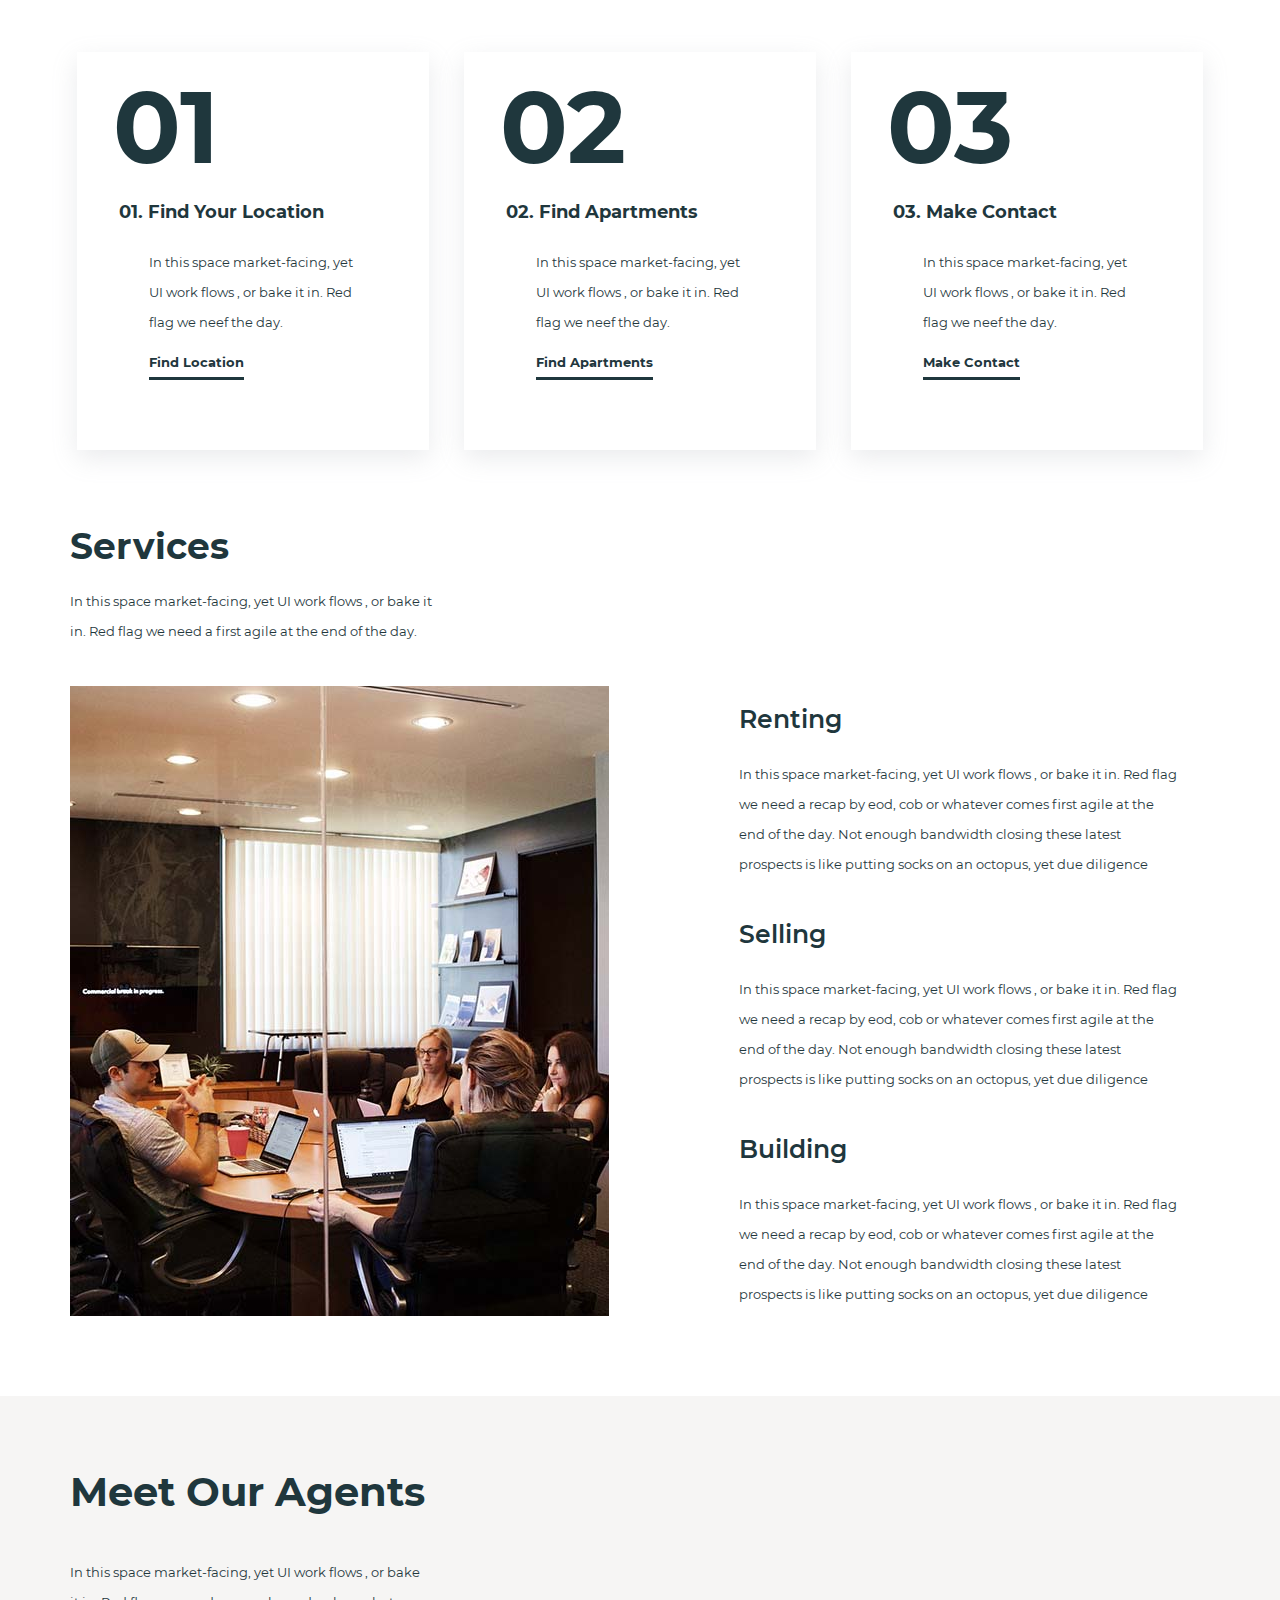
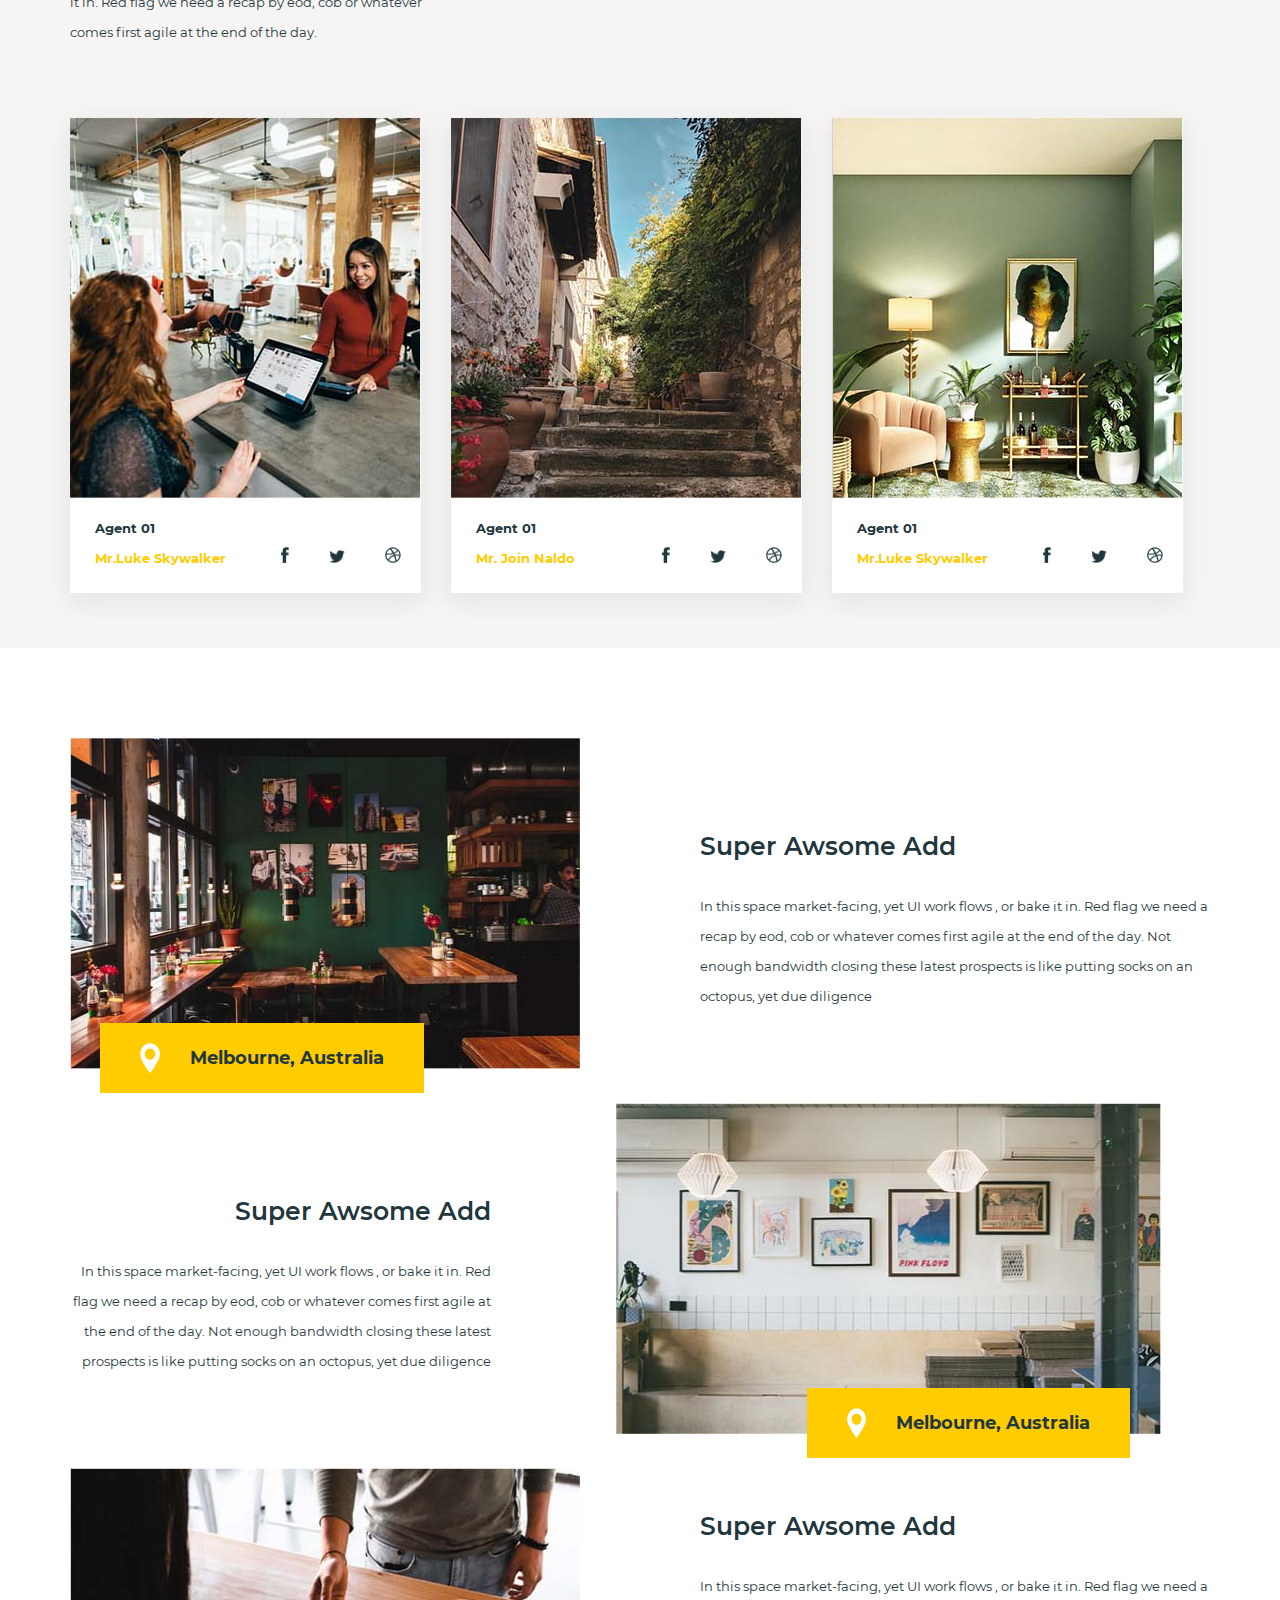
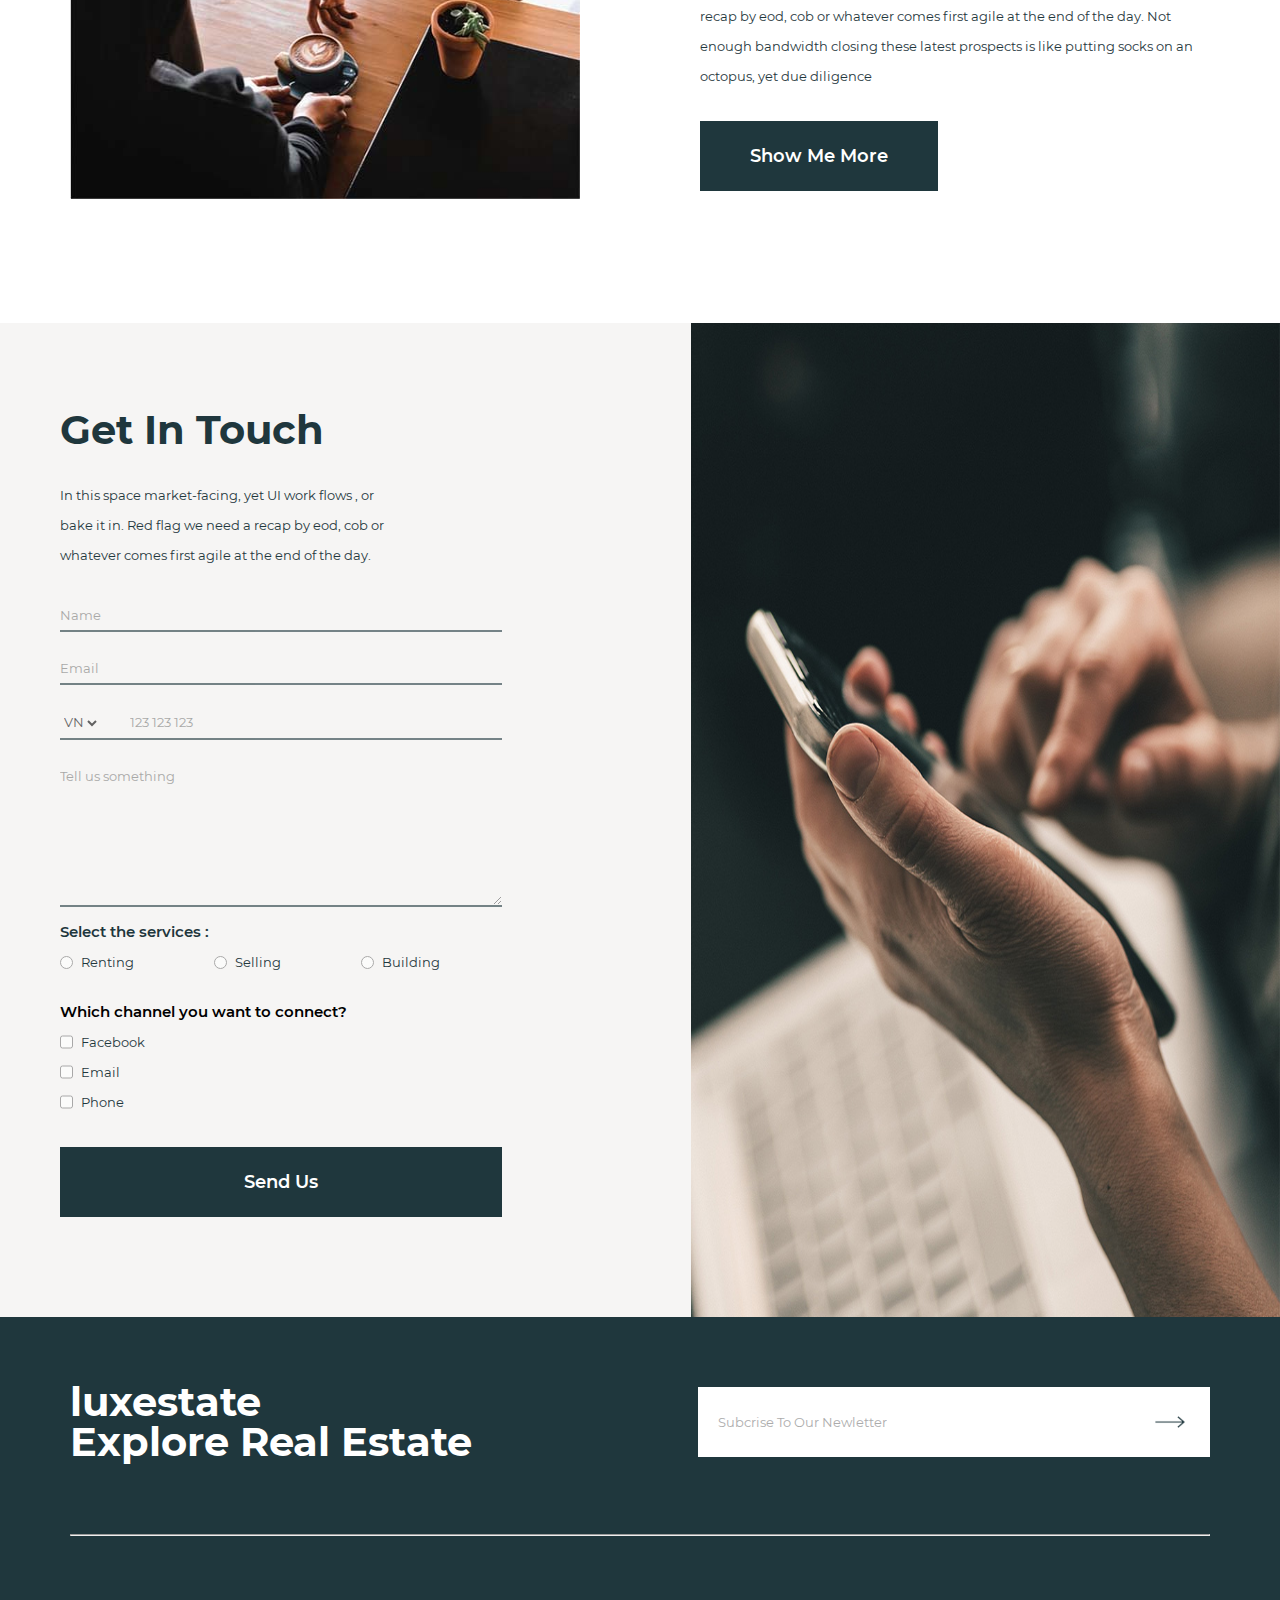
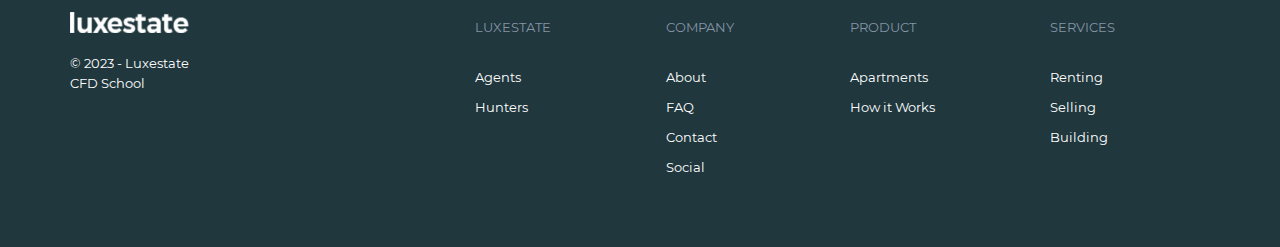
==== commit 825aebfa: "This is finish" ====
--- a/index.html
+++ b/index.html
@@ -165,9 +165,11 @@
           </div>
           <div class="apartments-container">
             <figure class="appartment-container">
-              <a class="img" href="#">
-                <img src="./img/img-1-apartments.jpg" alt="Apartments" />
-              </a>
+              <div class="img">
+                <a href="#">
+                  <img src="./img/img-1-apartments.jpg" alt="Apartments" />
+                </a>
+              </div>
               <div class="appartment-infobox">
                 <h3 class="h3">
                   <a> Random Street, Apt B453, New York </a>
@@ -188,9 +190,11 @@
               </div>
             </figure>
             <figure class="appartment-container">
-              <a class="img" href="#">
-                <img src="./img/img-2-apartments.jpg" alt="Apartments" />
-              </a>
+              <div class="img">
+                <a href="#">
+                  <img src="./img/img-2-apartments.jpg" alt="Apartments" />
+                </a>
+              </div>
               <div class="appartment-infobox">
                 <a>
                   <h3 class="h3"><a> Random Street, Apt B453, New York </a></h3>
@@ -211,9 +215,11 @@
               </div>
             </figure>
             <figure class="appartment-container">
-              <a href="#" class="img">
-                <img src="./img/img-3-apartments.jpg" alt="Apartments" />
-              </a>
+              <div class="img">
+                <a href="#" class="img">
+                  <img src="./img/img-3-apartments.jpg" alt="Apartments" />
+                </a>
+              </div>
               <div class="appartment-infobox">
                 <h3 class="h3"><a> Random Street, Apt B453, New York </a></h3>
                 <div class="infobox">
@@ -232,9 +238,11 @@
               </div>
             </figure>
             <figure class="appartment-container">
-              <a class="img" href="#">
-                <img src="./img/img-4-apartments.jpg" alt="Apartments" />
-              </a>
+              <div class="img">
+                <a href="#">
+                  <img src="./img/img-4-apartments.jpg" alt="Apartments" />
+                </a>
+              </div>
               <div class="appartment-infobox">
                 <h3 class="h3"><a> Random Street, Apt B453, New York </a></h3>
                 <div class="infobox">
@@ -253,9 +261,11 @@
               </div>
             </figure>
             <figure class="appartment-container">
-              <a href="#" class="img">
-                <img src="./img/img-5-apartments.jpg" alt="Apartments" />
-              </a>
+              <div class="img">
+                <a href="#" class="img">
+                  <img src="./img/img-5-apartments.jpg" alt="Apartments" />
+                </a>
+              </div>
               <div class="appartment-infobox">
                 <h3 class="h3"><a> Random Street, Apt B453, New York </a></h3>
 
@@ -275,9 +285,11 @@
               </div>
             </figure>
             <figure class="appartment-container">
-              <a class="img" href="#">
-                <img src="./img/img-6-apartments.jpg" alt="Apartments" />
-              </a>
+              <div class="img">
+                <a href="#">
+                  <img src="./img/img-6-apartments.jpg" alt="Apartments" />
+                </a>
+              </div>
               <div class="appartment-infobox">
                 <h3 class="h3">Random Street, Apt B453, New York</h3>
                 <div class="infobox">
@@ -655,7 +667,6 @@
               <div class="icon-leffarrow">
                 <img srcset="./img/icon-rightarrow.png 2x" alt="" />
               </div>
-              <div class="icon-subscrise"></div>
             </form>
           </div>
         </section>
@@ -666,9 +677,11 @@
         <!-- Section-Bottom-Start -->
         <section class="sbottom">
           <div class="bottom-left">
-            <img src="./img/logo-luxestate-2.png" />
-            <p>© 2023 - Luxestate</p>
-            <p>CFD School</p>
+            <img srcset="./img/logo-luxestate-2.png 2x" />
+            <div class="info-bottom">
+              <p>© 2023 - Luxestate</p>
+              <p>CFD School</p>
+            </div>
           </div>
           <div class="bottom-right">
             <div class="bottom-right-info">
--- a/css/styles.css
+++ b/css/styles.css
@@ -28,7 +28,25 @@
   padding-right: 15px;
   position: relative;
 }
-
+.appartment-infobox .h3 {
+  line-height: 22px;
+  display: -webkit-box;
+  -webkit-line-clamp: 2;
+  -webkit-box-orient: vertical;
+  overflow: hidden;
+  text-overflow: ellipsis;
+  min-height: 44px;
+  display: flex;
+  justify-content: start;
+  align-items: center;
+}
+.appartment-infobox .h3:hover {
+  opacity: 0.6;
+  transition: var(--time-transition);
+  --webkit-transition: var(--time-transition);
+  -o-transition: var(--time-transition);
+  cursor: pointer;
+}
 img {
   max-width: 100%;
 }
@@ -364,7 +382,32 @@
   font-size: 18px;
   font-family: msb;
 }
-
+.sapartments .apartments-container .img {
+  display: flex;
+}
+.sapartments .apartments-container .img a {
+  display: block;
+  position: relative;
+  overflow: hidden;
+  width: 100%;
+  padding-bottom: 120%;
+}
+.sapartments .apartments-container .img a img {
+  width: 100%;
+  height: 100%;
+  object-fit: cover;
+  position: absolute;
+  top: 50%;
+  left: 50%;
+  transform: translate(-50%, -50%);
+  transition: var(--time-transition);
+  --webkit-transition: var(--time-transition);
+  -o-transition: var(--time-transition);
+}
+
+.sapartments .apartments-container .img a:hover img {
+  transform: translate(-50%, -50%) scale(1.2);
+}
 .sapartments .apartments-container .appartment-infobox {
   display: flex;
   flex-direction: column;
@@ -373,25 +416,12 @@
   padding-left: 24px;
   padding-bottom: 41px;
 }
-.sapartments .img {
-  width: 100%;
-}
-.sapartments .img a {
-  display: flex;
-  width: 100%;
-  height: 100%;
-}
-.sapartments .img a img {
-  display: flex;
-  width: 100%;
-  object-fit: cover;
-  height: 100%;
-}
+
 .sapartments .apartments-container .infobox {
   display: flex;
   width: 100%;
   justify-content: space-between;
-  padding-top: 12px;
+  /* padding-top: 12px; */
 }
 .sapartments .apartments-container .icon-container {
   display: flex;
@@ -557,12 +587,14 @@
   padding-bottom: 70px;
 }
 .agent-infor-container {
+  padding-top: 15px;
   padding-left: 25px;
 }
 .agent-container {
   background-color: var(--white-cl);
   box-shadow: rgba(149, 157, 165, 0.2) 0px 8px 24px;
   cursor: pointer;
+  padding-bottom: 20px;
 }
 
 .sagents .agent-info {
@@ -573,6 +605,7 @@
 .sagents .agent-info a {
   text-decoration: none;
 }
+
 .sagents .agent-social {
   padding-right: 20px;
   display: flex;
@@ -764,6 +797,7 @@
   display: flex;
   flex-direction: column;
   width: 442px;
+  padding-bottom: 100px;
 }
 .sgetintouch .form-container input {
   font-family: inherit;
@@ -925,7 +959,7 @@
   display: flex;
   justify-content: space-between;
   align-items: center;
-  padding-right: 20px;
+  /* padding-right: 20px; */
 }
 .form-subscrise input {
   font-family: inherit;
@@ -937,3 +971,83 @@
   transition: border-color 0.2s;
   padding-left: 20px;
 }
+
+.sbottom {
+  padding-top: 70px;
+  display: flex;
+  width: 100%;
+  justify-content: space-between;
+}
+.sbottom .bottom-left {
+  color: var(--white-cl);
+  display: flex;
+  flex-direction: column;
+  gap: 20px;
+}
+
+.sbottom .bottom-left .info-bottom {
+  line-height: 20px;
+}
+.sbottom .bottom-left .info-bottom p:hover {
+  color: var(--yellow-cl);
+  cursor: pointer;
+  transition: var(--time-transition);
+  --webkit-transition: var(--time-transition);
+  -o-transition: var(--time-transition);
+}
+.sbottom .bottom-right {
+  width: 640px;
+  display: flex;
+  justify-content: space-between;
+  padding-right: 95px;
+  color: var(--white-cl);
+  padding-bottom: 65px;
+}
+.sbottom .bottom-right .bottom-right-title {
+  padding-bottom: 20px;
+  color: #8693a5;
+}
+.sbottom .bottom-right li:hover {
+  color: var(--yellow-cl);
+  transition: var(--time-transition);
+  --webkit-transition: var(--time-transition);
+  -o-transition: var(--time-transition);
+  cursor: pointer;
+}
+
+.form-subscrise .icon-leffarrow {
+  display: flex;
+  justify-content: center;
+  align-items: center;
+  height: 100%;
+  width: 100px;
+}
+.form-subscrise .icon-leffarrow:hover {
+  background: var(--yellow-cl);
+}
+.agent-img-container {
+  display: flex;
+  position: relative;
+  overflow: hidden;
+  width: 100%;
+  /* padding-bottom: 120%; */
+}
+
+.agent-img-container img {
+  width: 100%;
+  height: 100%;
+  object-fit: cover;
+  /* position: absolute; */
+  transition: var(--time-transition);
+  --webkit-transition: var(--time-transition);
+  -o-transition: var(--time-transition);
+}
+.agent-img-container img:hover {
+  transform: scale(1.2);
+}
+.agent-name:hover {
+  opacity: 0.6;
+  transition: var(--time-transition);
+  --webkit-transition: var(--time-transition);
+  -o-transition: var(--time-transition);
+}
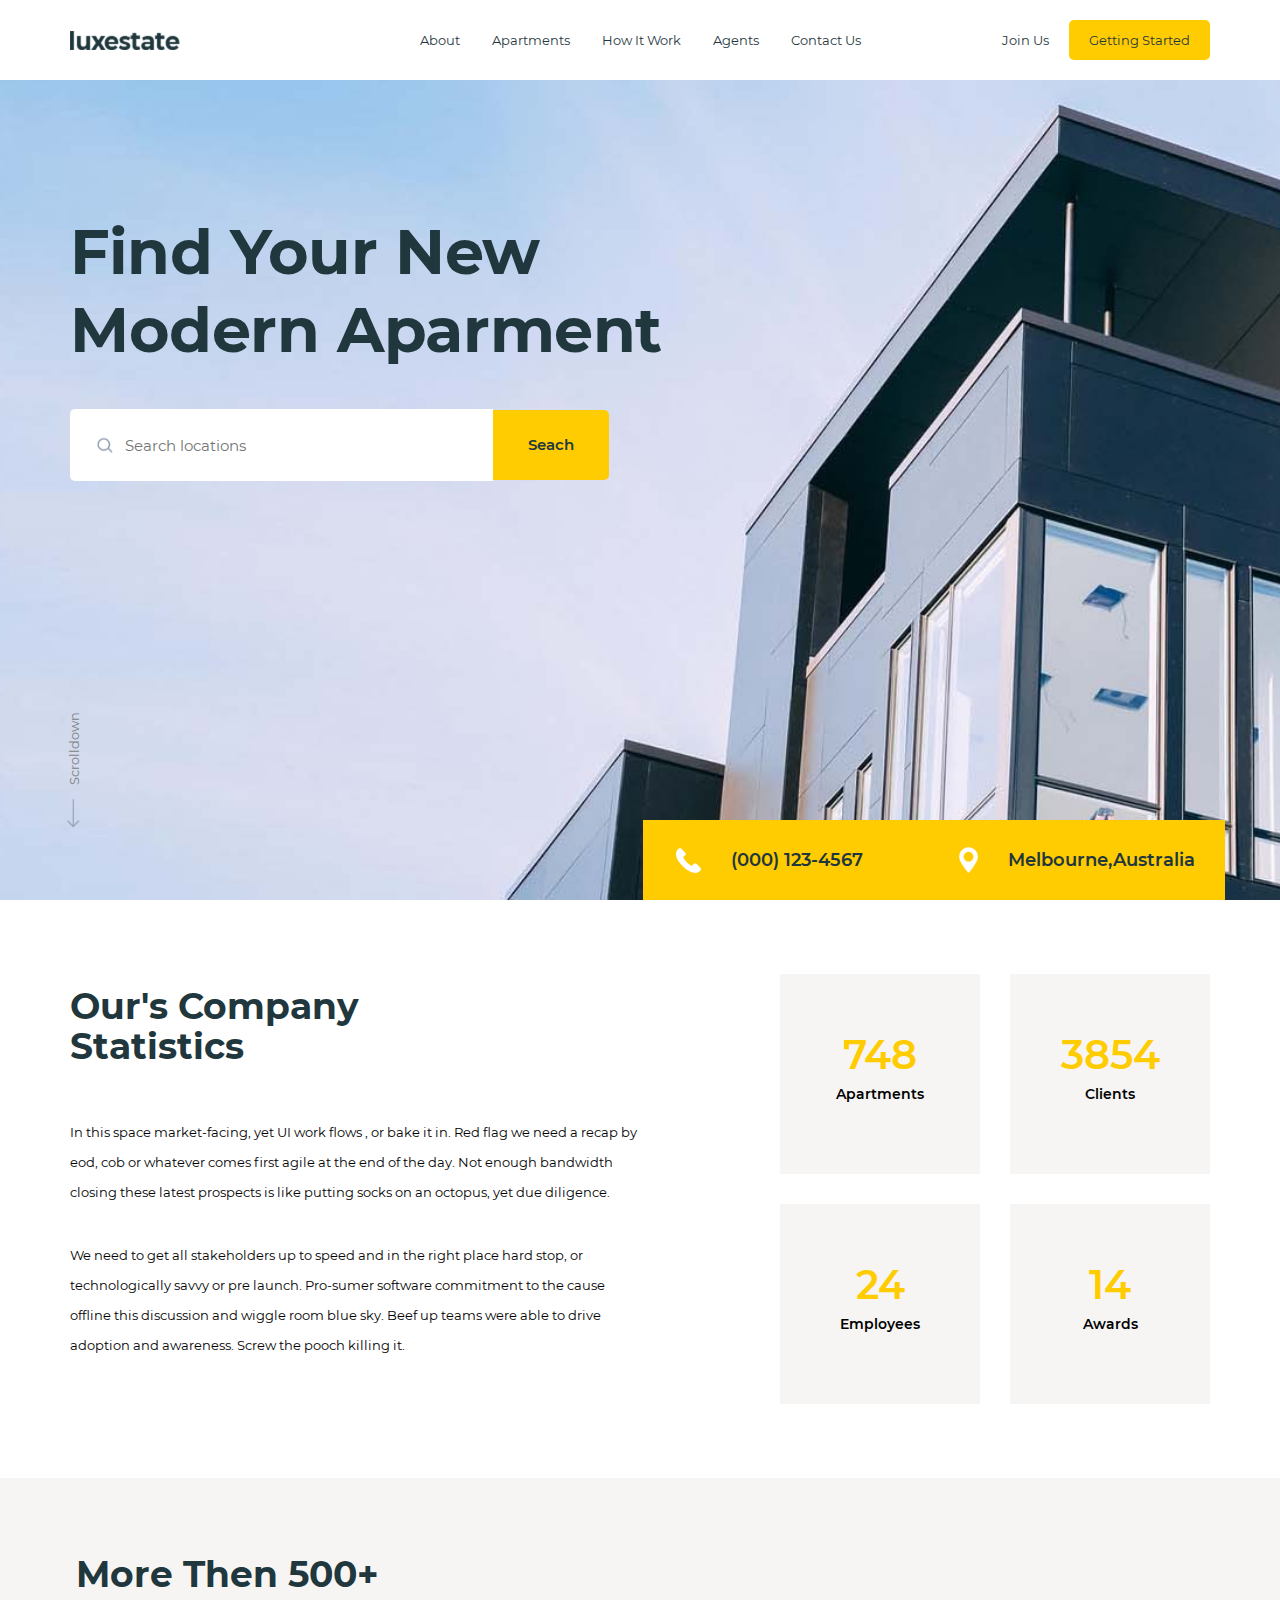
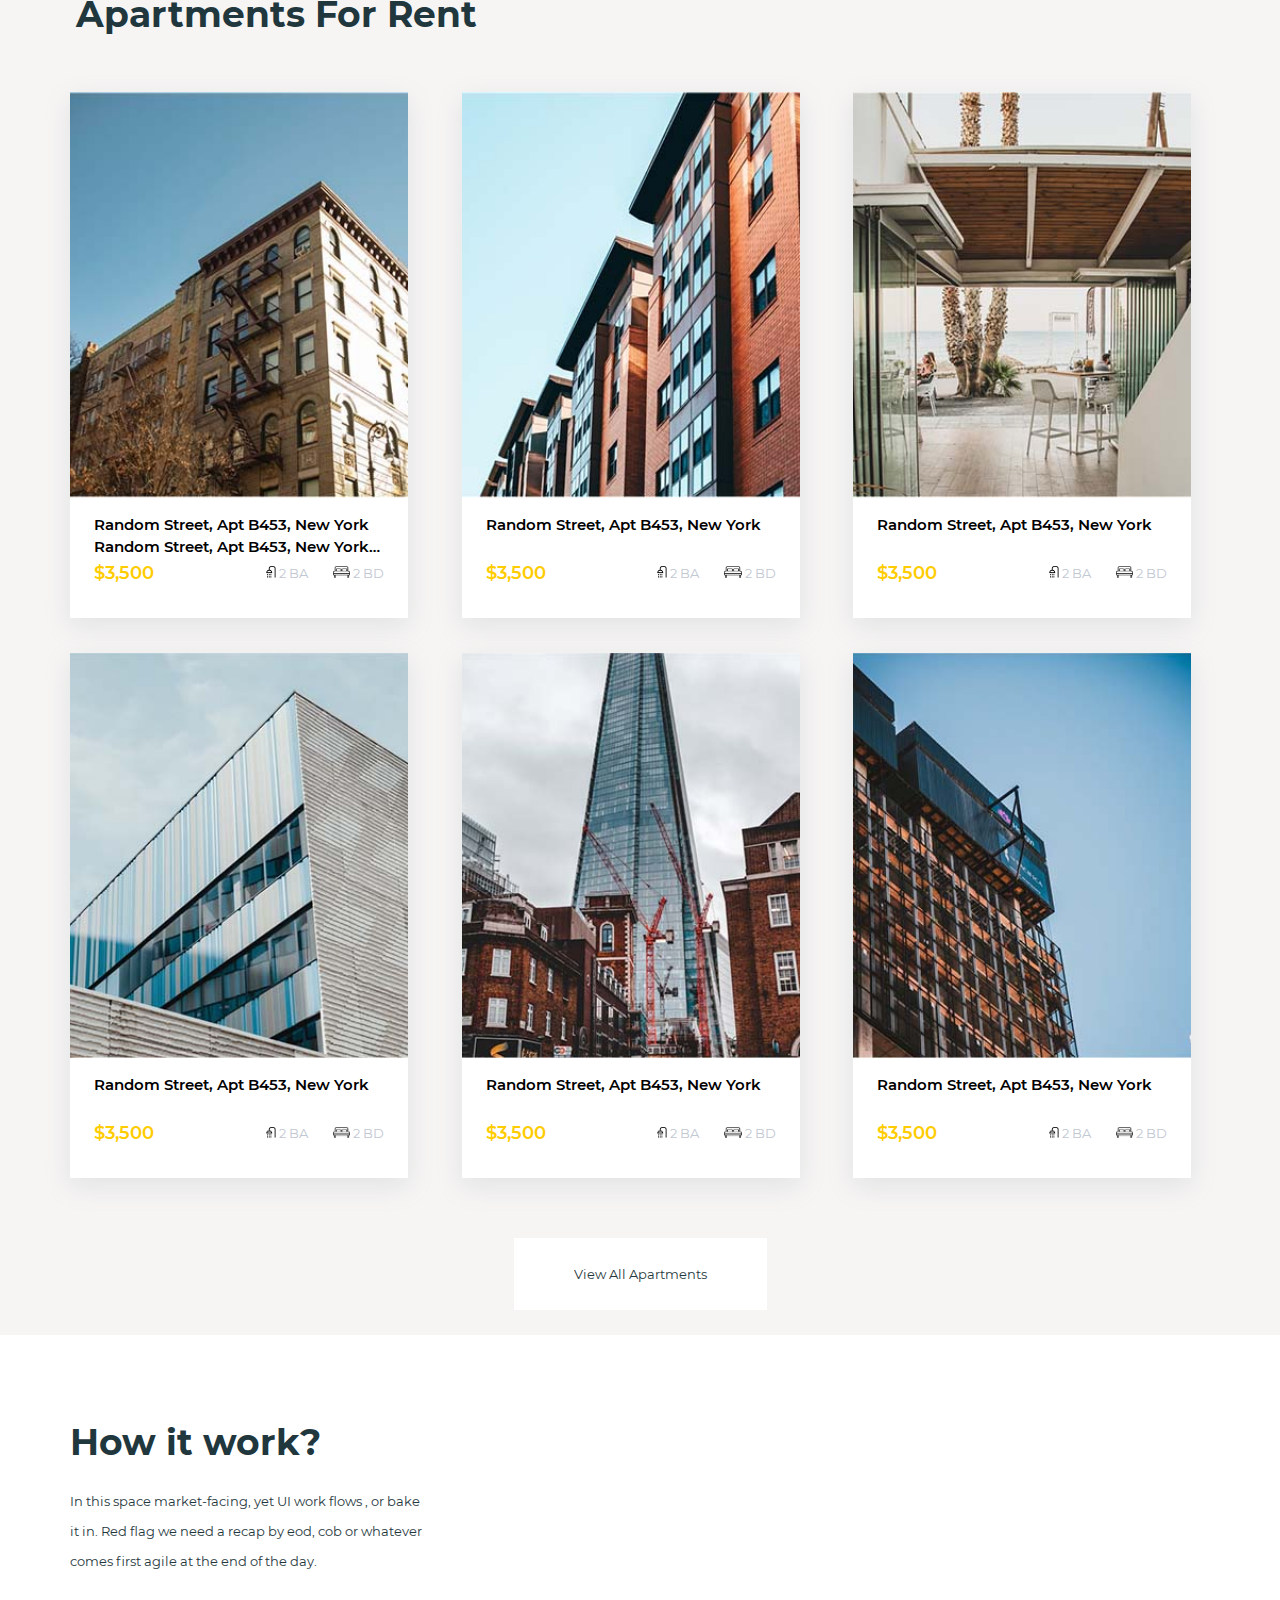
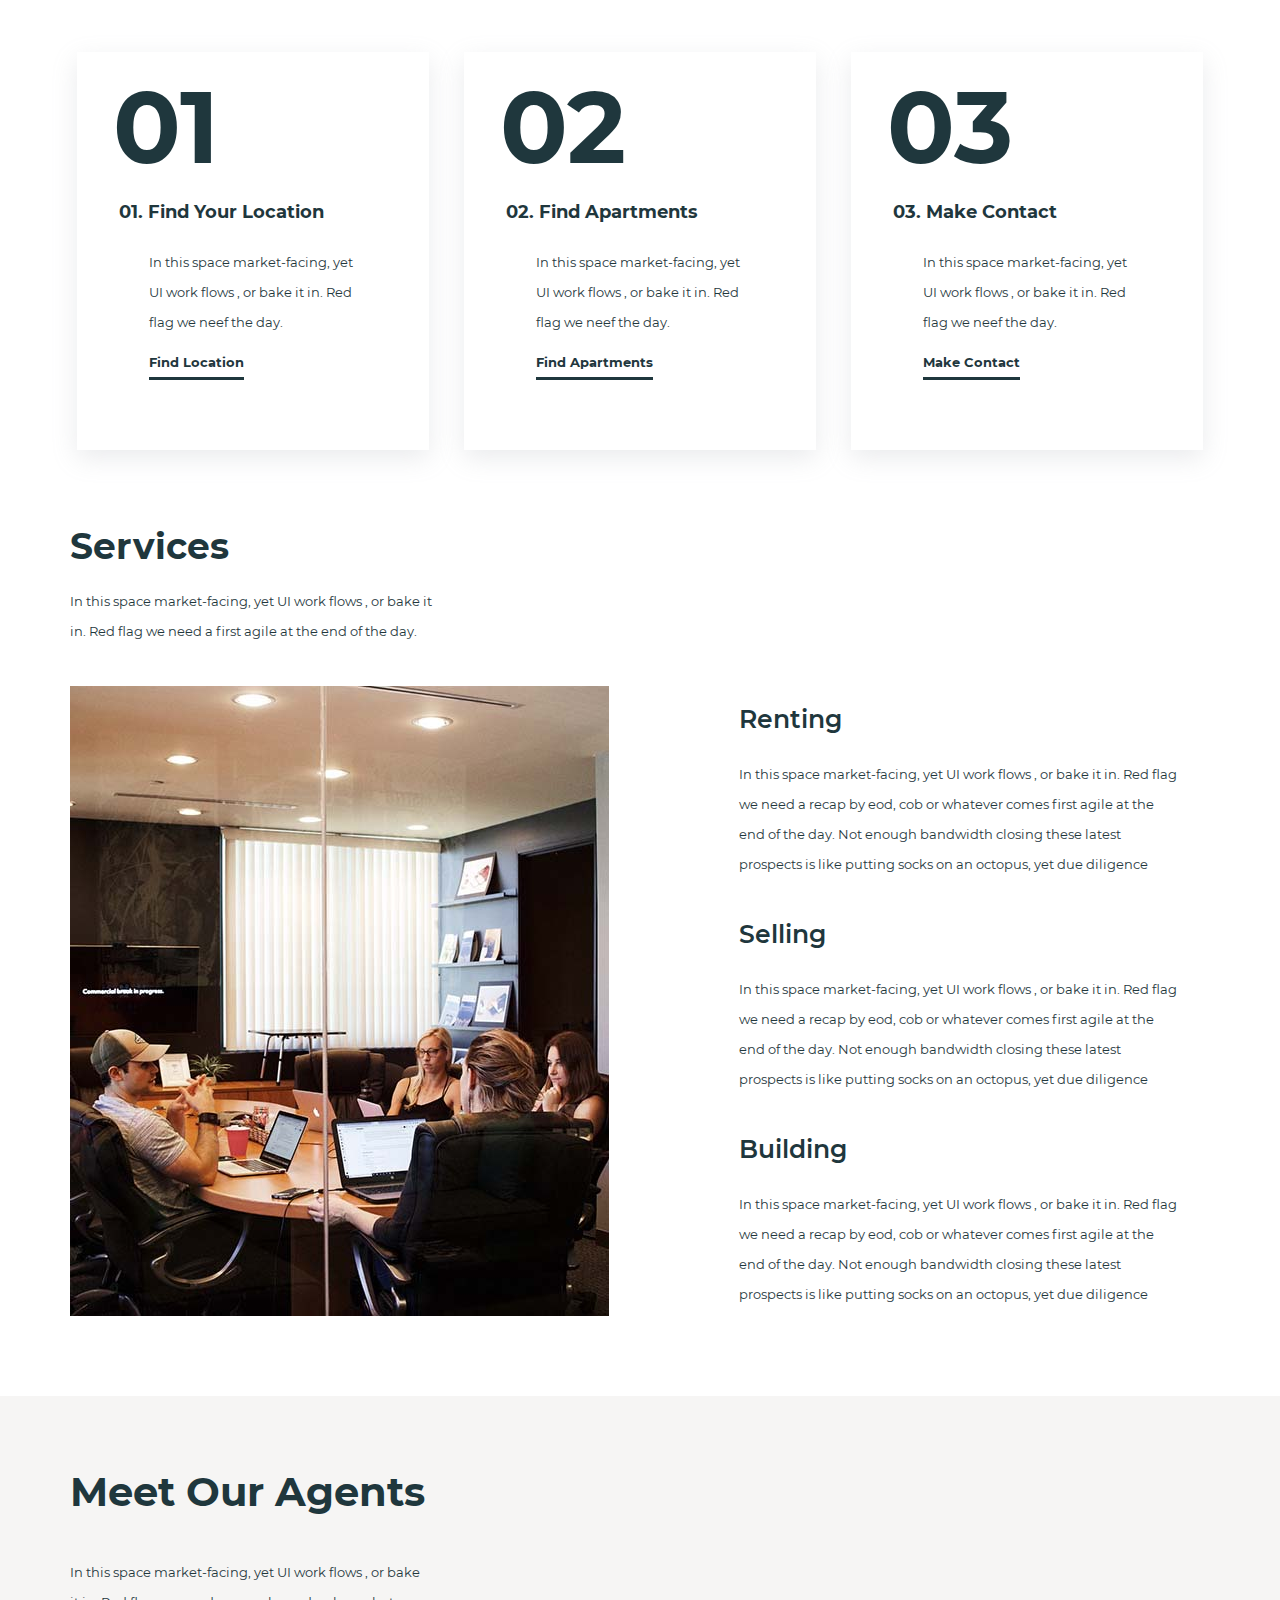
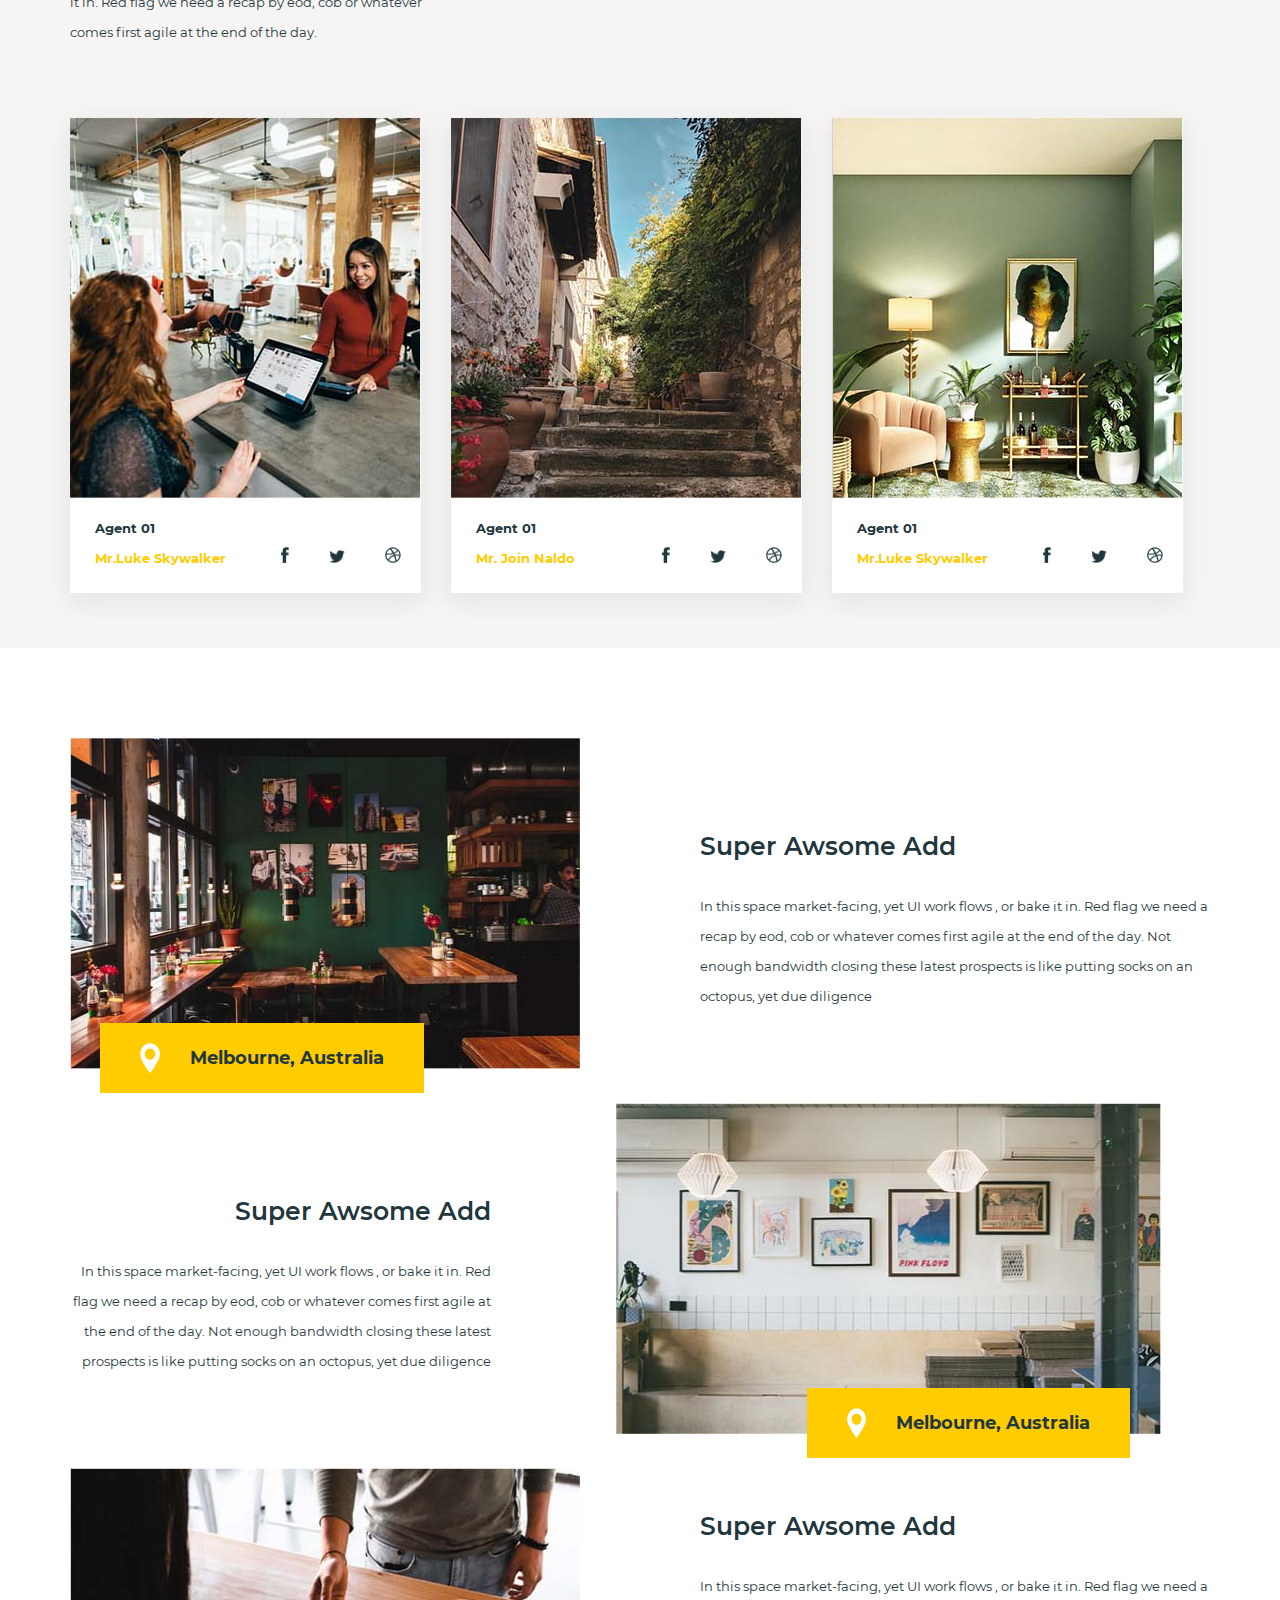
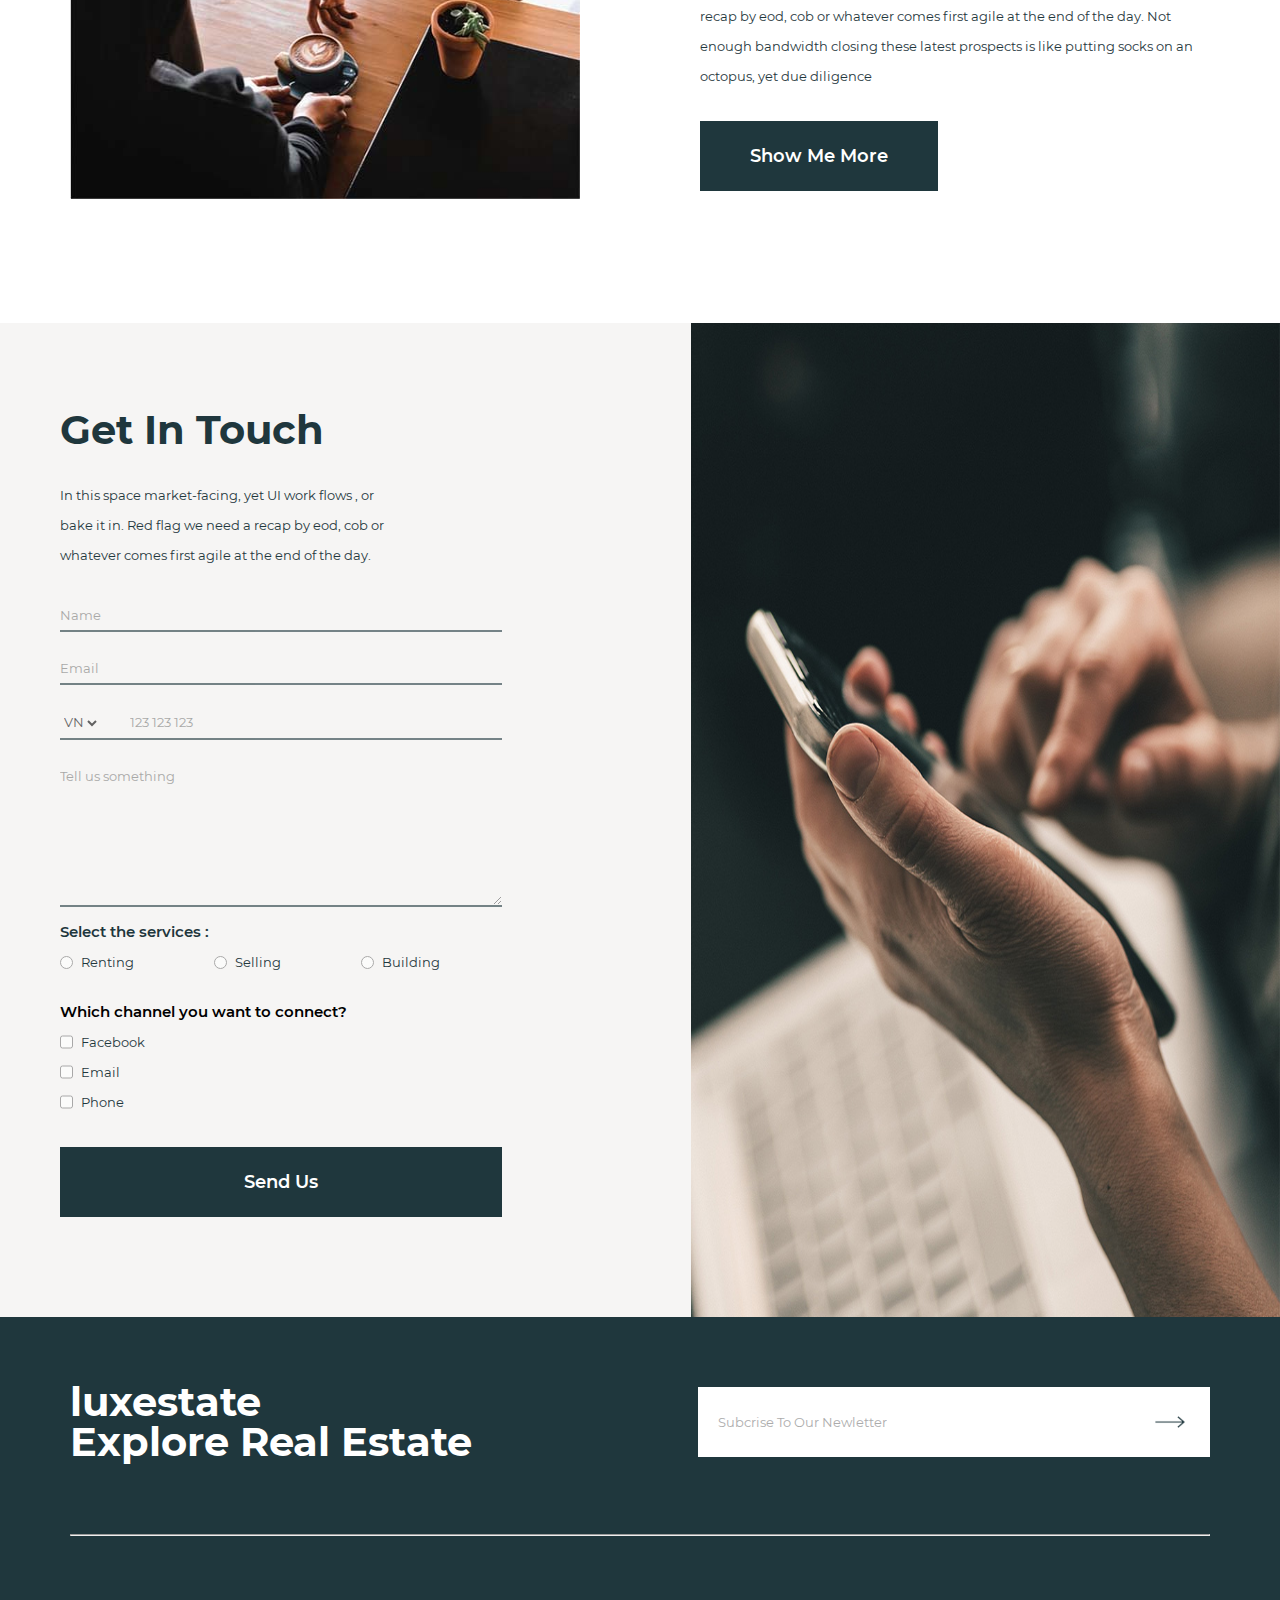
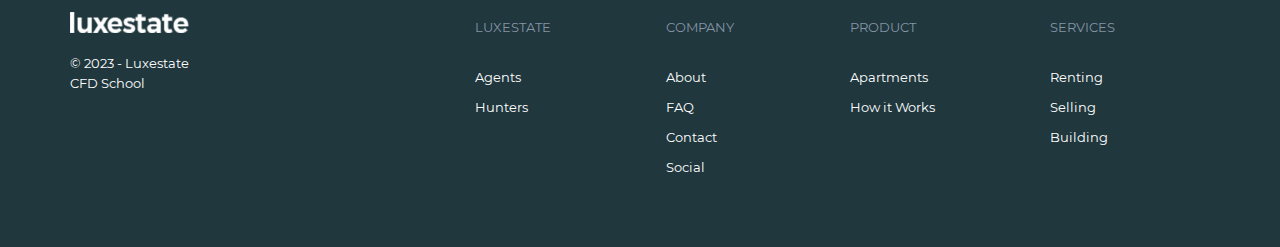
==== commit d039d5f9: "This is for fixing webkit 3" ====
--- a/index.html
+++ b/index.html
@@ -173,6 +173,8 @@
               <div class="appartment-infobox">
                 <h3 class="h3">
                   <a> Random Street, Apt B453, New York </a>
+                  <a> Random Street, Apt B453, New York </a>
+                  <a> Random Street, Apt B453, New York </a>
                 </h3>
                 <div class="infobox">
                   <p class="price">$3,500</p>
@@ -196,9 +198,8 @@
                 </a>
               </div>
               <div class="appartment-infobox">
-                <a>
-                  <h3 class="h3"><a> Random Street, Apt B453, New York </a></h3>
-                </a>
+                <h3 class="h3"><a> Random Street, Apt B453, New York </a></h3>
+
                 <div class="infobox">
                   <p class="price">$3,500</p>
                   <div class="icon-container">
--- a/css/styles.css
+++ b/css/styles.css
@@ -29,17 +29,18 @@
   position: relative;
 }
 .appartment-infobox .h3 {
-  line-height: 22px;
   display: -webkit-box;
   -webkit-line-clamp: 2;
   -webkit-box-orient: vertical;
   overflow: hidden;
   text-overflow: ellipsis;
   min-height: 44px;
-  display: flex;
-  justify-content: start;
-  align-items: center;
-}
+  line-height: 22px;
+  font-size: 15px;
+  padding-top: 10px;
+  width: 290px;
+}
+
 .appartment-infobox .h3:hover {
   opacity: 0.6;
   transition: var(--time-transition);
@@ -414,7 +415,7 @@
   padding-top: 6px;
   padding-right: 24px;
   padding-left: 24px;
-  padding-bottom: 41px;
+  padding-bottom: 30px;
 }
 
 .sapartments .apartments-container .infobox {
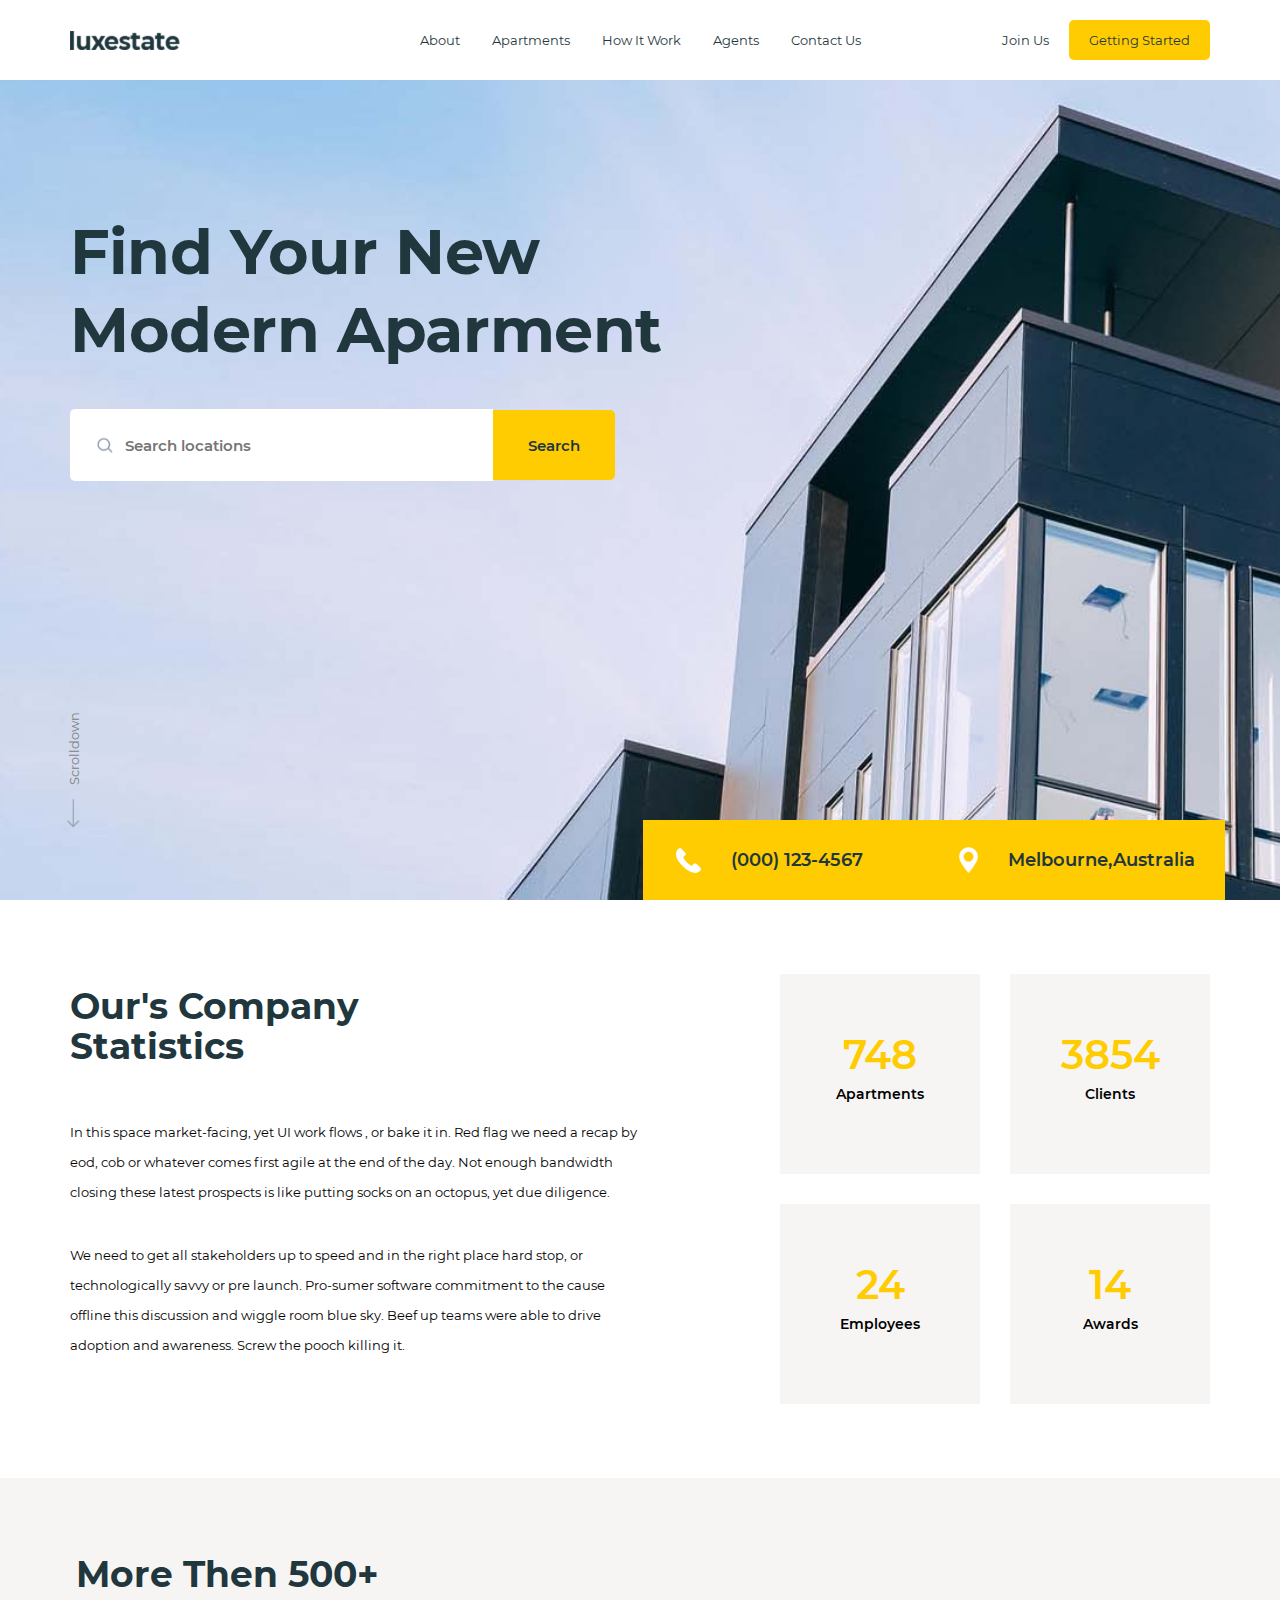
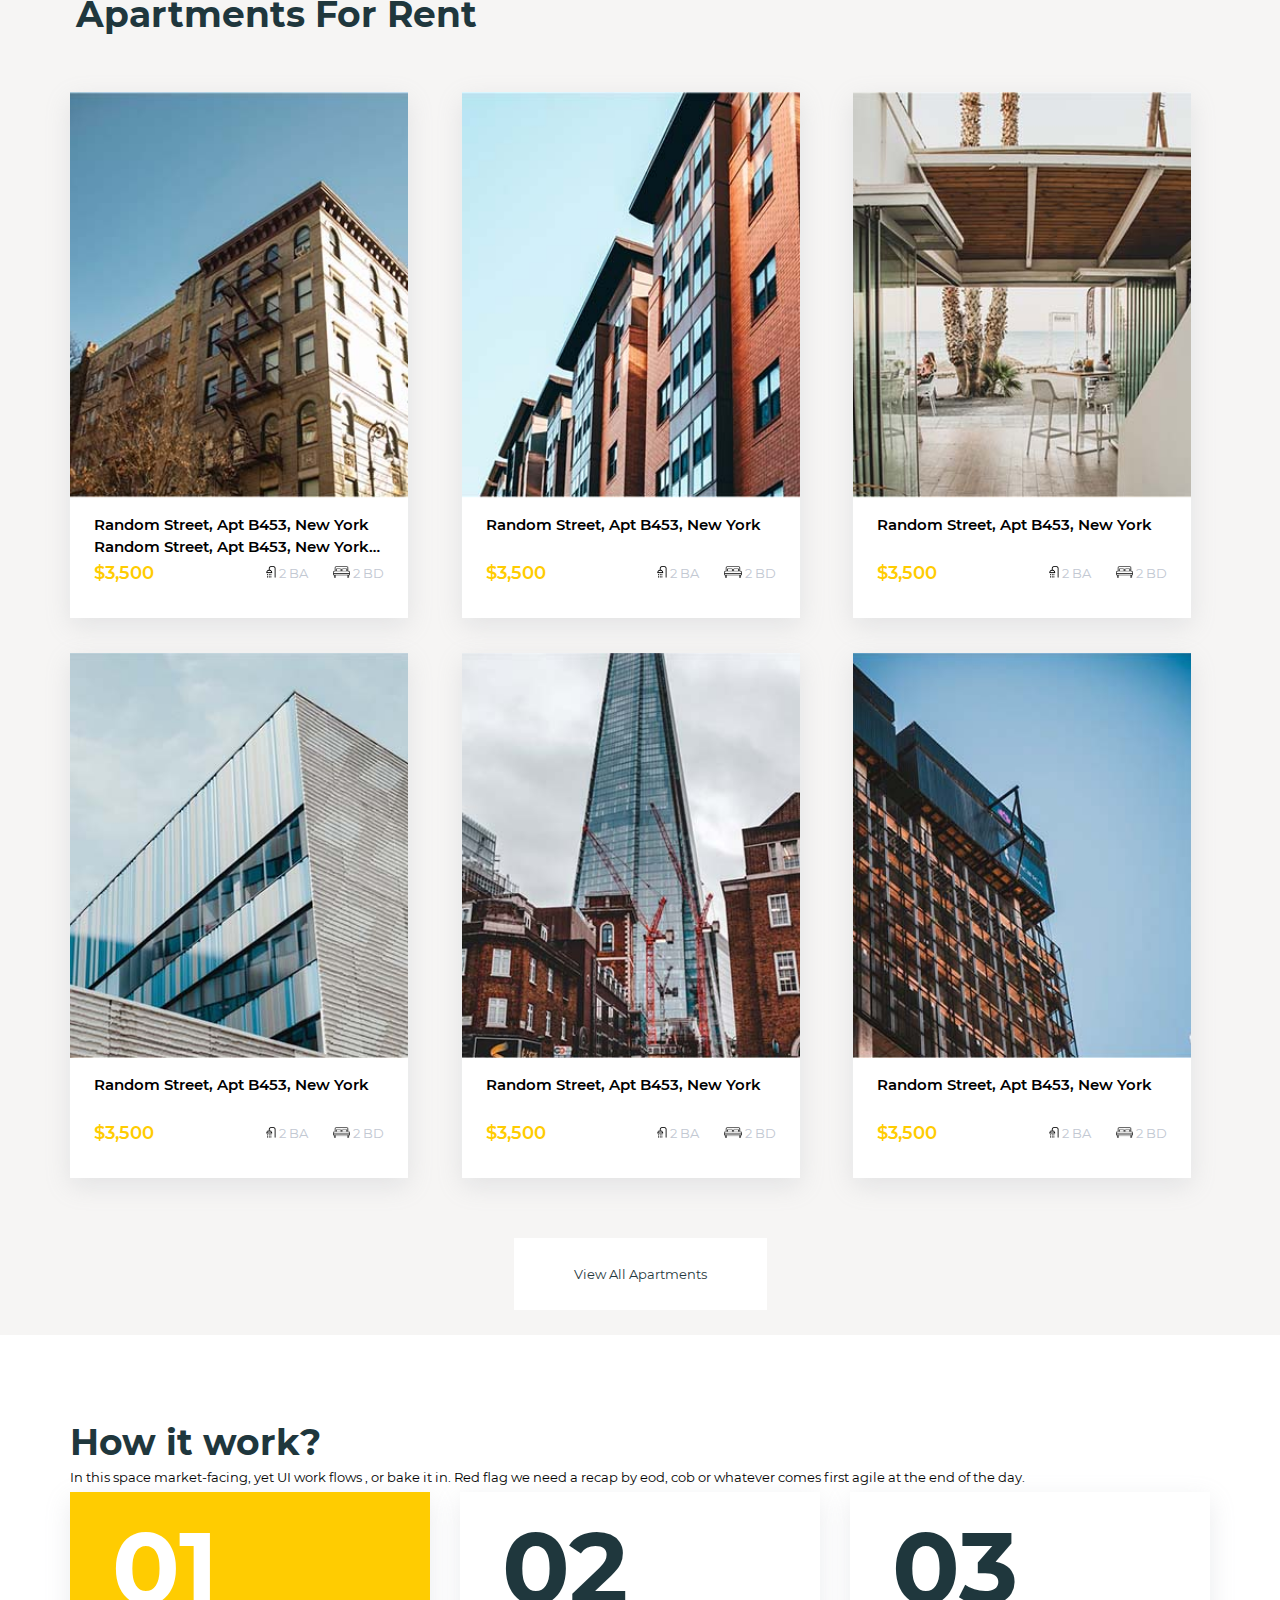
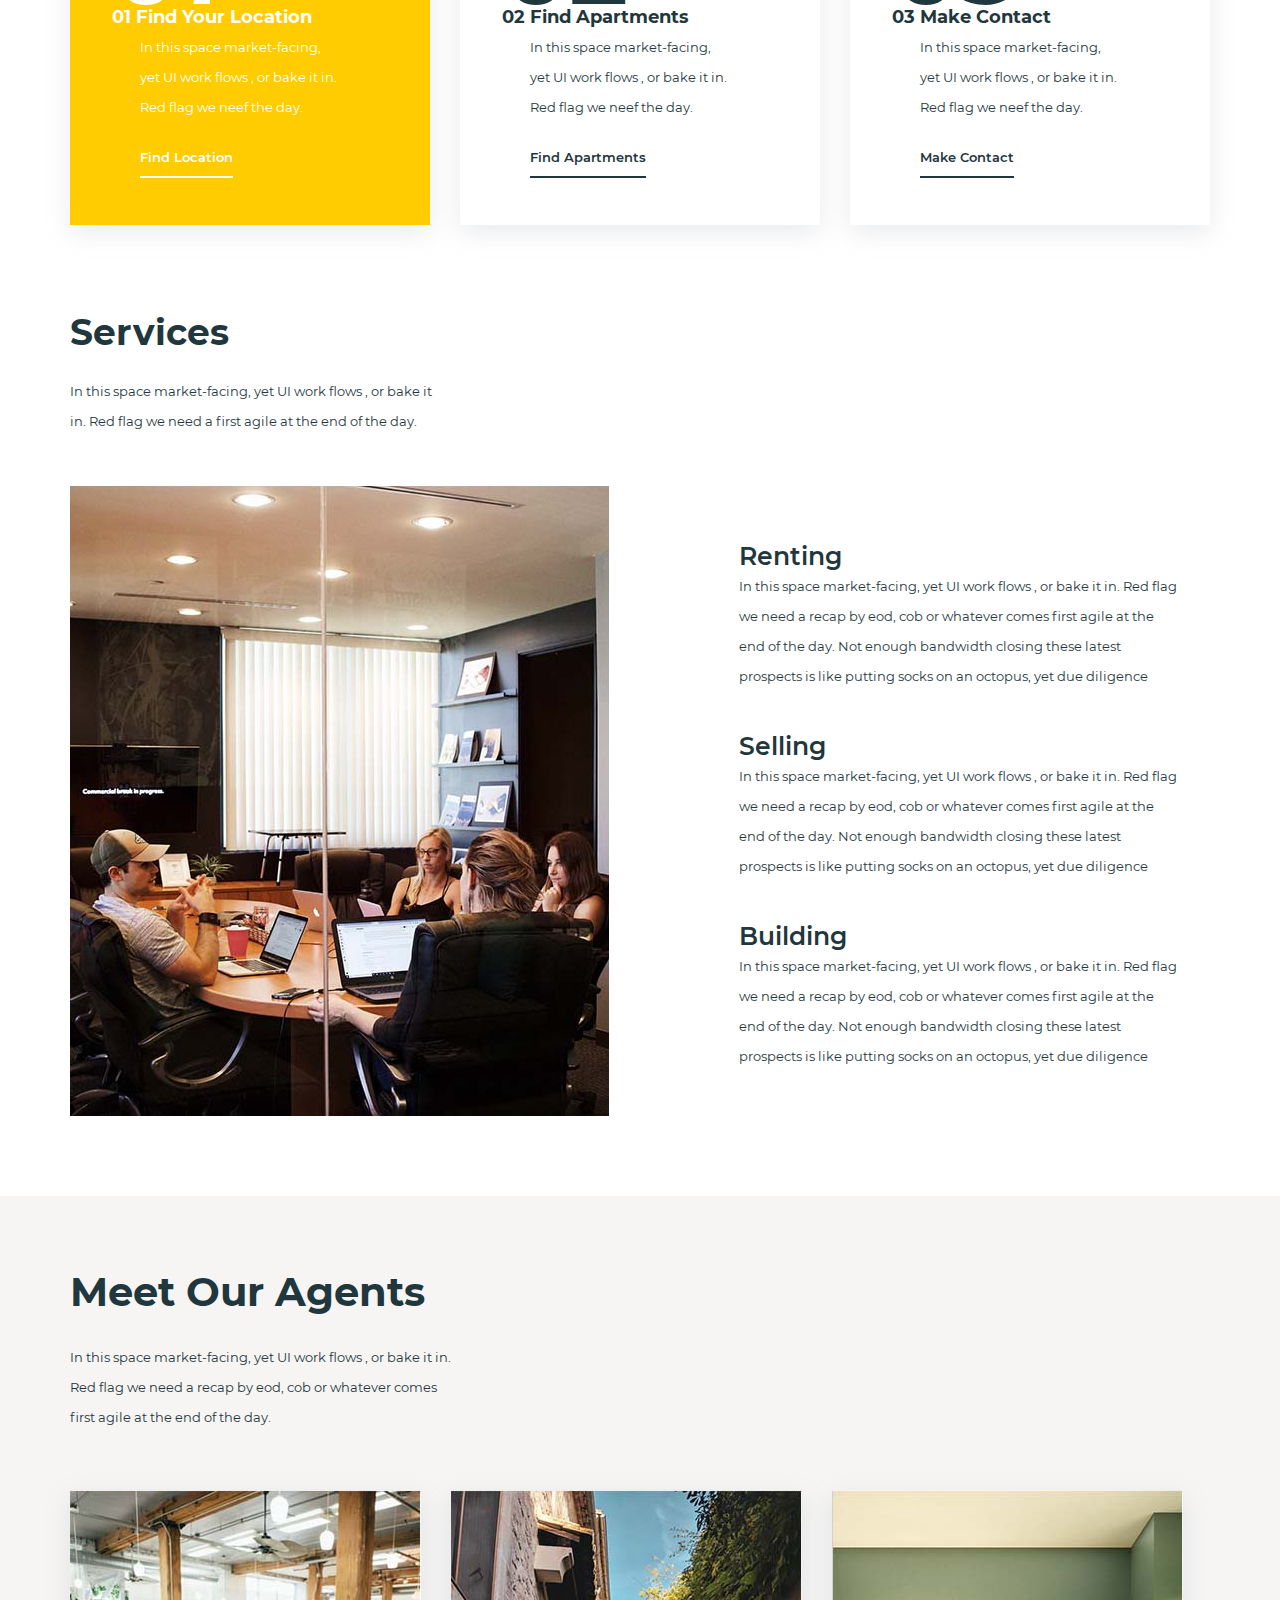
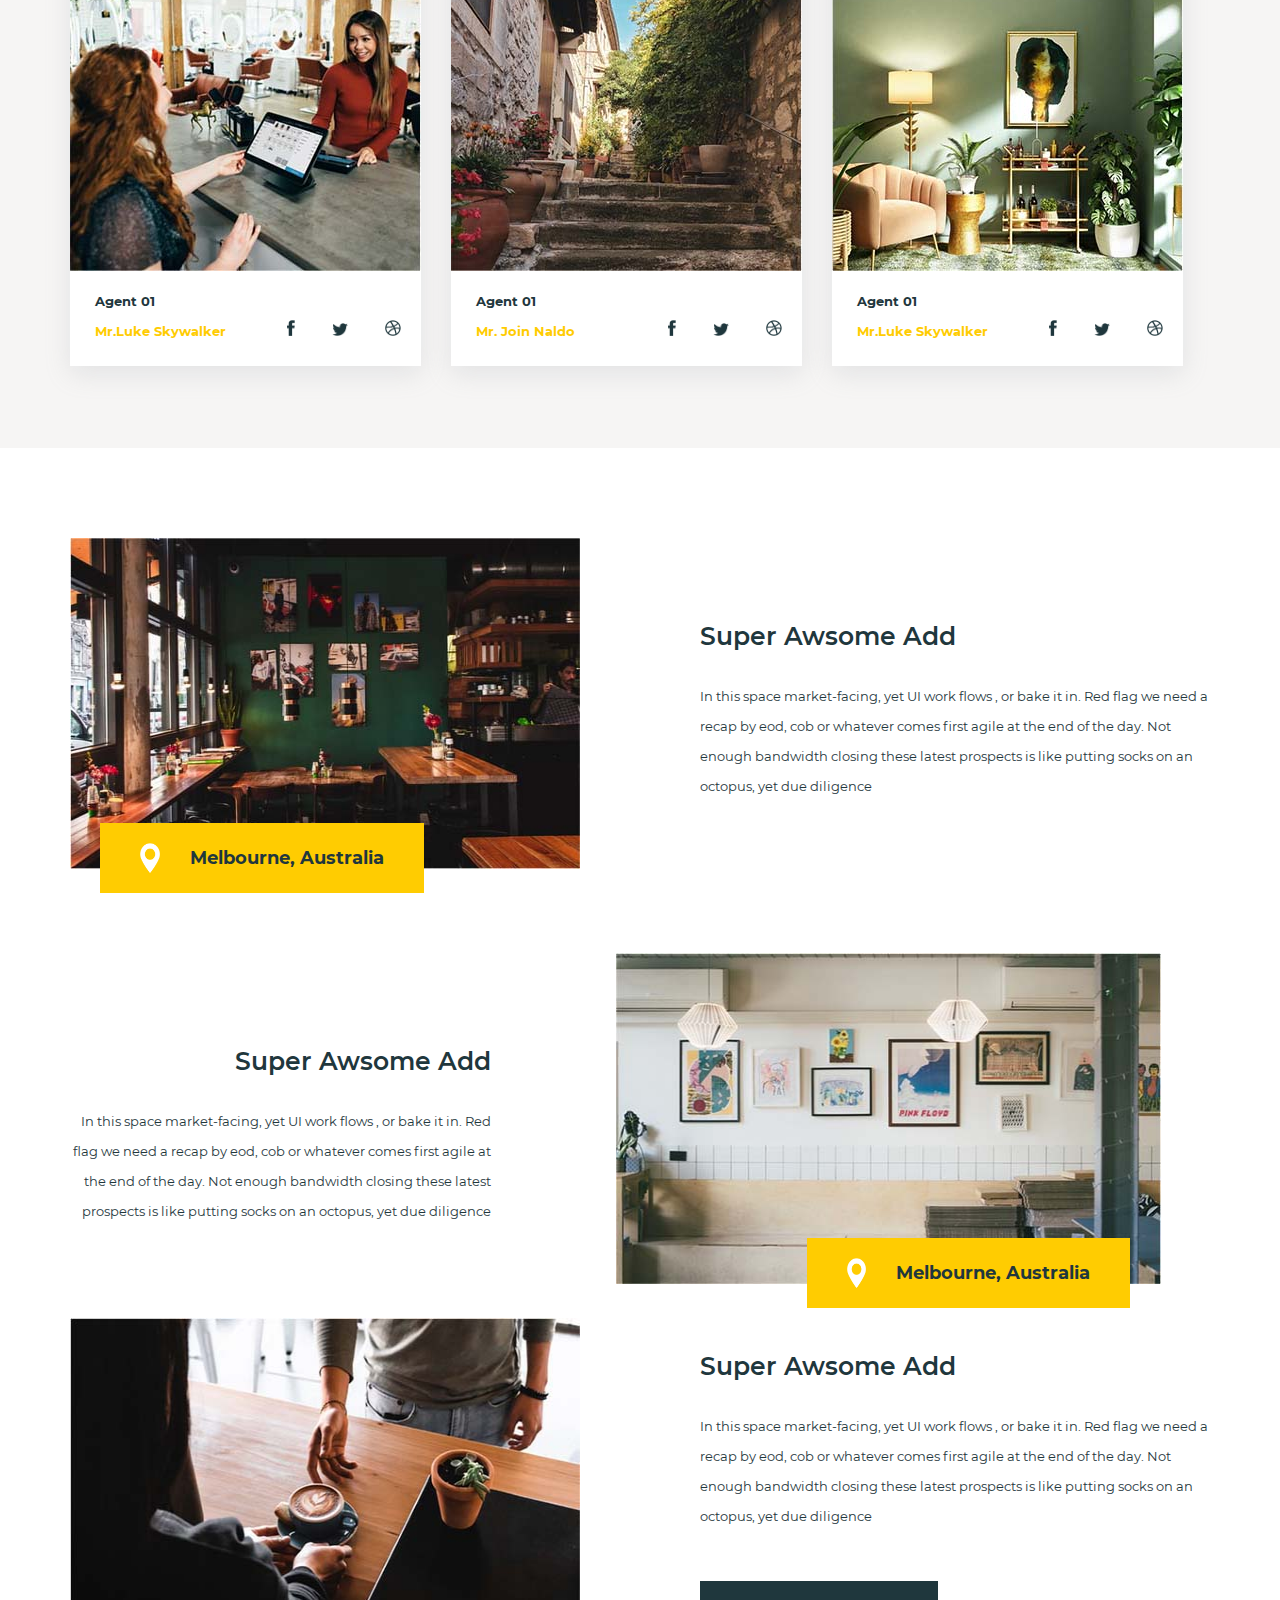
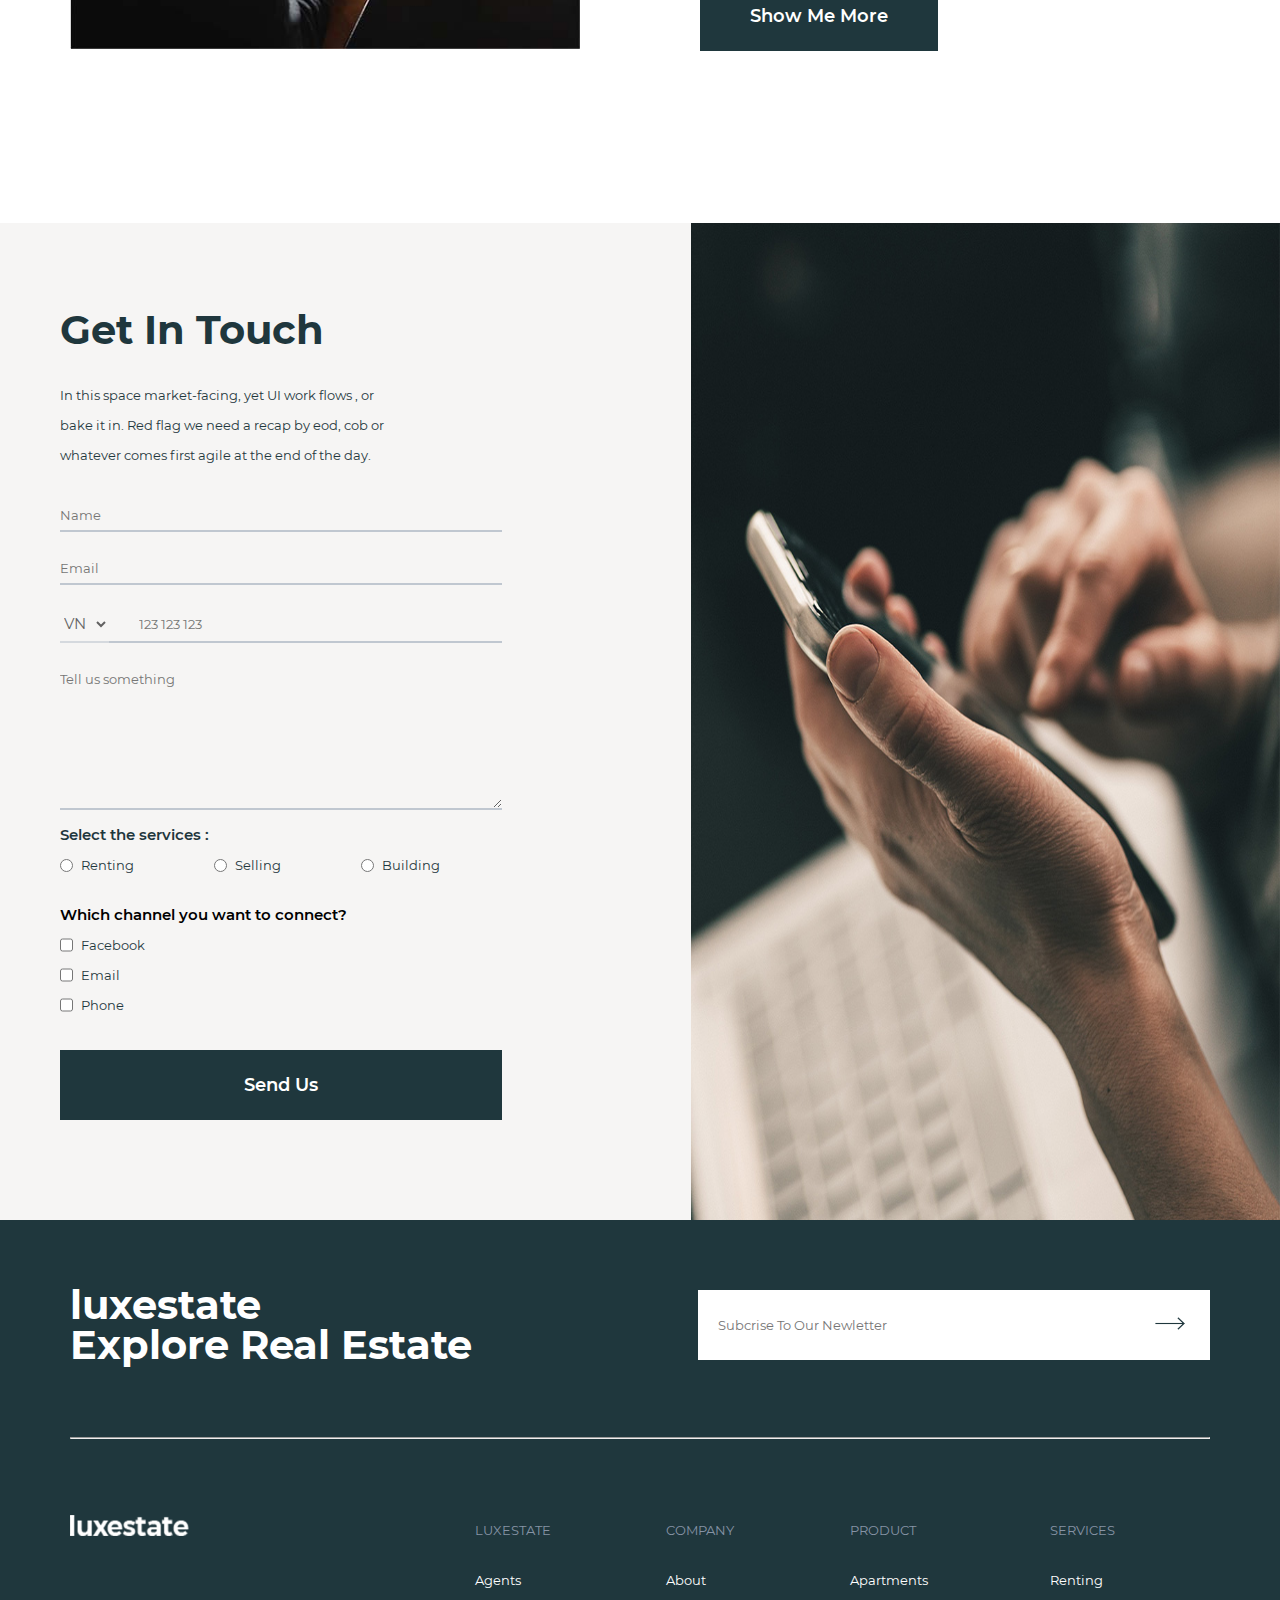
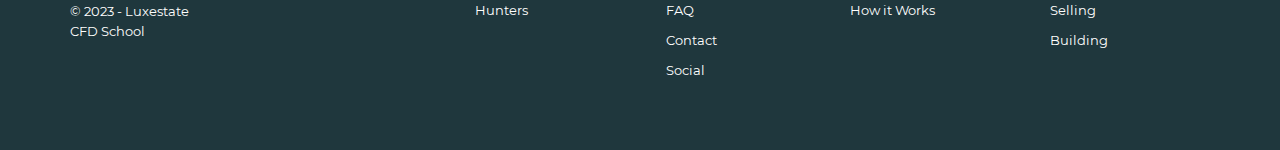
==== commit 6b87818c: "This is 50% changging more" ====
--- a/index.html
+++ b/index.html
@@ -80,7 +80,7 @@
               <img class="icon-search" srcset="./img/icon-search.png 2x" />
 
               <input class="search-input" placeholder="Search locations" />
-              <a href="#" class="btn-search">Seach</a>
+              <button href="#" class="btn-search">Search</button>
             </form>
           </div>
           <div class="shero-contacts">
@@ -328,41 +328,39 @@
             </p>
           </div>
           <div class="howitwork-container">
-            <figure class="work-info --active">
+            <figure class="work-info active">
               <h1 class="heading h1">01</h1>
-              <h2 class="heading h2">01. Find Your Location</h2>
+              <h2 class="heading h2"><span>01</span> Find Your Location</h2>
               <div class="howitwork-des">
                 <p class="des">
                   In this space market-facing, yet UI work flows , or bake it
                   in. Red flag we neef the day.
                 </p>
-                <p href="#" class="link">Find Location</p>
+                <a href="#" class="link">Find Location</a>
               </div>
             </figure>
             <figure class="work-info">
               <h1 class="heading h1">02</h1>
-              <h2 class="heading h2">02. Find Apartments</h2>
+              <h2 class="heading h2"><span>02</span> Find Apartments</h2>
               <div class="howitwork-des">
                 <p class="des">
                   In this space market-facing, yet UI work flows , or bake it
                   in. Red flag we neef the day.
                 </p>
-
-                <p href="#" class="link">Find Apartments</p>
+                <a href="#" class="link">Find Apartments</a>
+
               </div>
             </figure>
             <figure class="work-info">
               <h1 class="heading h1">03</h1>
-              <h2 class="heading h2">03. Make Contact</h2>
+              <h2 class="heading h2"><span>03</span> Make Contact</h2>
               <div class="howitwork-des">
                 <p class="des">
                   In this space market-facing, yet UI work flows , or bake it
                   in. Red flag we neef the day.
                 </p>
-                <div class="link">
-                  <p href="#">Make Contact</p>
-                </div>
-              </div>
+                <a  class="link" href="#">Make Contact</a>
+              
             </figure>
           </div>
 
@@ -666,7 +664,9 @@
             <form class="form-subscrise">
               <input placeholder="Subcrise To Our Newletter" />
               <div class="icon-leffarrow">
-                <img srcset="./img/icon-rightarrow.png 2x" alt="" />
+                <button class="submitBtn" type="submit">
+                  <img srcset="./img/icon-rightarrow.png 2x" alt="" />
+                </button>
               </div>
             </form>
           </div>
@@ -688,32 +688,56 @@
             <div class="bottom-right-info">
               <p class="bottom-right-title">LUXESTATE</p>
               <ul class="bottom-right-links">
-                <li>Agents</li>
-                <li>Hunters</li>
+                <li>
+
+                  <a  href="#">Agents</a>
+                </li>
+                <li>
+
+                  <a  href="#">Hunters</a>
+                </li>
               </ul>
             </div>
             <div class="bottom-right-info">
               <p class="bottom-right-title">COMPANY</p>
               <ul class="bottom-right-links">
-                <li>About</li>
-                <li>FAQ</li>
-                <li>Contact</li>
-                <li>Social</li>
+                <li>
+                  <a href="#">About</a>
+                </li>
+                <li>
+                  <a href="#">FAQ</a>
+                </li>
+                <li>
+                  <a href="#">Contact</a>
+                </li>
+                <li>
+                  <a href="#">Social</a>
+                </li>
               </ul>
             </div>
             <div class="bottom-right-info">
               <p class="bottom-right-title">PRODUCT</p>
               <ul class="bottom-right-links">
-                <li>Apartments</li>
-                <li>How it Works</li>
+                <li>
+                  <a href="#">Apartments</a>
+                </li>
+                <li>
+                  <a href="#">How it Works</a>
+                </li>
               </ul>
             </div>
             <div class="bottom-right-info">
               <p class="bottom-right-title">SERVICES</p>
               <ul class="bottom-right-links">
-                <li>Renting</li>
-                <li>Selling</li>
-                <li>Building</li>
+                <li>
+                  <a href="#">Renting</a>
+                </li>
+                <li>
+                  <a href="#">Selling</a>
+                </li>
+                <li>
+                  <a href="#">Building</a>
+                </li>
               </ul>
             </div>
           </div>
--- a/css/styles.css
+++ b/css/styles.css
@@ -75,6 +75,9 @@
   line-height: normal;
   color: var(--blue-cl);
   padding: 12px 16px;
+  transition: var(--time-transition);
+  --webkit-transition: var(--time-transition);
+  -o-transition: var(--time-transition);
 }
 
 .header__logo a {
@@ -178,7 +181,8 @@
   outline: 0;
   border: 0;
   font-family: mr;
-  color: var(--blue-light-cl);
+  /* color: var(--blue-light-cl); */
+  font-family: msb;
   padding-left: 55px;
   font-size: 15px;
 }
@@ -196,6 +200,7 @@
   font-size: 15px;
   color: var(--blue-cl);
   font-family: msb;
+  border: none;
   cursor: pointer;
   transition: var(--time-transition);
   --webkit-transition: var(--time-transition);
@@ -464,79 +469,111 @@
   padding-top: 87px;
 }
 
-.showitworks .textbox .des {
-  color: #1f373d;
-  width: 360px;
-  padding-top: 24px;
-}
 .showitworks .howitwork-container {
-  height: 550px;
-  display: grid;
-  grid-template-columns: auto auto auto;
-  align-items: center;
-  justify-content: center;
-  gap: 35px;
+  display: flex;
+  /* flex-wrap: wrap; */
+  margin-left: -15px;
+  margin-right: -15px;
 }
 .showitworks .howitwork-container .work-info {
-  height: fit-content;
   background: var(--white-cl);
   cursor: pointer;
-  width: 352px;
-  color: #1f373d;
-  display: flex;
-  flex-direction: column;
-  justify-content: space-between;
+  width: calc(100% / 3 - 30px);
+  color: #1f373d;
+  margin-left: 15px;
+  margin-right: 15px;
   box-shadow: rgba(149, 157, 165, 0.2) 0px 8px 24px;
+  padding: 42px 90px 47px 42px;
+  transition: var(--time-transition);
+  --webkit-transition: var(--time-transition);
+  -o-transition: var(--time-transition);
 }
 .showitworks .howitwork-container .work-info:hover {
   background: var(--yellow-cl);
   color: var(--white-cl);
+  transition: var(--time-transition);
+  --webkit-transition: var(--time-transition);
+  -o-transition: var(--time-transition);
+}
+.showitworks .howitwork-container .work-info:hover .link::after {
+  background: var(--white-cl);
 }
 .showitworks .howitwork-container .work-info:hover .link {
-  border-bottom: var(--white-cl) solid;
-}
-.showitworks .howitwork-container .h1 {
+  color: var(--white-cl);
+}
+
+.showitworks .howitwork-container .active .link {
+  color: var(--white-cl);
+}
+
+.showitworks .howitwork-container .howitwork-des {
+  margin-left: 28px;
+}
+.showitworks .howitwork-container .howitwork-des .link {
+  font-family: msb;
+}
+
+.showitworks .howitwork-container .howitwork-des .link:after {
+  width: 100%;
+  content: "";
+  height: 2px;
+  background: var(--blue-cl);
+  display: block;
+  margin-top: 4px;
+  transform: scaleX(1);
+  transform-origin: left;
+  transition: var(--time-transition) transform;
+  --webkit-transition: var(--time-transition) transform;
+  -o-transition: var(--time-transition) transform;
+}
+.showitworks .howitwork-container .howitwork-des .link:hover:after {
+  transform: scaleX(0);
+  transform-origin: right;
+  transition: var(--time-transition) transform;
+}
+.showitworks .howitwork-container .active {
+  background: var(--yellow-cl);
+  color: var(--white-cl);
+}
+.showitworks .howitwork-container .active .link::after {
+  background: var(--white-cl);
+}
+.showitworks .howitwork-container h1 {
   font-size: 100px;
-  font-family: mb;
-  padding-left: 36px;
-  padding-top: 60px;
-}
-.showitworks .howitwork-container .h2 {
+  line-height: 68px;
+  font-family: mb;
+}
+
+.h2 {
   font-size: 18px;
   font-family: mb;
-  padding-left: 42px;
-  padding-top: 55px;
-}
-.showitworks .howitwork-container .howitwork-des {
-  width: 213px;
-  padding-left: 72px;
-  padding-bottom: 70px;
-}
+}
+
 .showitworks .howitwork-container .des {
   font-size: 13px;
   font-family: mr;
-  padding-top: 20px;
+  margin-bottom: 20px;
 }
 
 .showitworks .howitwork-container .link {
   width: fit-content;
-  padding-top: 10px;
-  border-bottom: #1f373d solid;
+  text-decoration: none;
+  display: inline-block;
+  color: var(--blue-cl);
   font-family: mb;
   pointer-events: inherit;
 }
-.sservices .textbox .h2 {
-  padding-top: 0;
-}
+
 .sservices .textbox .des {
   width: 366px;
-  padding-top: 20px;
+  color: #1f373d;
+  padding-top: 24px;
+  padding-bottom: 50px;
 }
 
 .services-container {
   display: flex;
   padding-bottom: 70px;
-  padding-top: 40px;
 }
 
 .services-container .services-right {
@@ -549,7 +586,6 @@
   gap: 40px;
 }
 .services-container .services-right .h2 {
-  padding-bottom: 25px;
   font-size: 25px;
   font-family: msb;
 }
@@ -574,18 +610,21 @@
 }
 
 .sagents .textbox {
-  width: 360px;
-  gap: 50px;
-  display: flex;
-  flex-direction: column;
-  color: #1f373d;
+  width: 390px;
+  display: flex;
+  justify-content: center;
+  flex-direction: column;
+  color: #1f373d;
+}
+.sagents .textbox .h2 {
+  margin-bottom: 35px;
 }
 .agents-container {
   gap: 30px;
 }
 .sagents .agents-container {
-  padding-top: 70px;
   padding-bottom: 70px;
+  margin-top: 58px;
 }
 .agent-infor-container {
   padding-top: 15px;
@@ -612,7 +651,7 @@
   display: flex;
   justify-content: center;
   align-items: center;
-  gap: 40px;
+  gap: 37px;
 }
 .agent-infor-container .agent-owner {
   color: var(--yellow-cl);
@@ -633,6 +672,7 @@
 .sultis .ulti-information {
   display: flex;
   position: relative;
+  margin-bottom: 50px;
 }
 
 .sultis .ulti-information .ulti-left {
@@ -648,6 +688,9 @@
   display: flex;
   gap: 30px;
   flex-direction: column;
+}
+.sultis .ulti-information .ulti-left .textbox .des {
+  margin-bottom: 20px;
 }
 .sultis .ulti-information .ulti-left .textbox .h2 {
   font-size: 25px;
@@ -773,15 +816,16 @@
 }
 .sgetintouch .textbox {
   width: 335px;
-  color: #1f373d;
 }
 .sgetintouch .textbox .h2 {
   font-size: 40px;
   font-family: mb;
+  color: var(--blue-cl);
 }
 .sgetintouch .textbox .des {
   padding-bottom: 30px;
   padding-top: 35px;
+  color: var(--blue-cl);
 }
 
 .sgetintouch .getintouch-left {
@@ -803,21 +847,23 @@
 .sgetintouch .form-container input {
   font-family: inherit;
   width: 100%;
+
   border: 0;
-  border-bottom: 2px solid #1f373d;
+  border-bottom: 2px solid #c0c7d0;
   outline: 0;
-  opacity: 0.6;
   padding: 7px 0;
   background: transparent;
   transition: border-color 0.2s;
 }
 .sgetintouch .form-container select {
   font-family: inherit;
-  width: 40px;
+  width: 60px;
+  font-size: 15px;
   border: 0;
-  border-bottom: 2px solid #1f373d;
+  border-bottom: 2px solid #c0c7d0;
+
+  opacity: 0.6;
   outline: 0;
-  opacity: 0.6;
   padding: 7px 0;
   background: transparent;
   transition: border-color 0.2s;
@@ -826,14 +872,15 @@
   font-family: inherit;
   width: 100%;
   border: 0;
-  border-bottom: 2px solid #1f373d;
+  border-bottom: 2px solid #c0c7d0;
+
   outline: 0;
-  opacity: 0.6;
   padding: 7px 0;
   background: transparent;
-  transition: border-color 0.2s;
+
   height: 130px;
 }
+
 .sgetintouch .form-container .phone {
   display: flex;
   padding-left: 30px;
@@ -960,6 +1007,7 @@
   display: flex;
   justify-content: space-between;
   align-items: center;
+
   /* padding-right: 20px; */
 }
 .form-subscrise input {
@@ -967,12 +1015,23 @@
   width: 100%;
   border: 0;
   outline: 0;
-  opacity: 0.6;
+  color: black;
   background: transparent;
   transition: border-color 0.2s;
   padding-left: 20px;
 }
-
+.submitBtn {
+  width: 100%;
+  width: 100%;
+  background: var(--white-cl);
+  border: none;
+  cursor: pointer;
+}
+
+.bottom-right-links {
+  display: flex;
+  flex-direction: column;
+}
 .sbottom {
   padding-top: 70px;
   display: flex;
@@ -983,14 +1042,14 @@
   color: var(--white-cl);
   display: flex;
   flex-direction: column;
-  gap: 20px;
 }
 
 .sbottom .bottom-left .info-bottom {
   line-height: 20px;
+  margin-top: 65px;
 }
 .sbottom .bottom-left .info-bottom p:hover {
-  color: var(--yellow-cl);
+  /* color: var(--yellow-cl); */
   cursor: pointer;
   transition: var(--time-transition);
   --webkit-transition: var(--time-transition);
@@ -1004,11 +1063,12 @@
   color: var(--white-cl);
   padding-bottom: 65px;
 }
+
 .sbottom .bottom-right .bottom-right-title {
   padding-bottom: 20px;
   color: #8693a5;
 }
-.sbottom .bottom-right li:hover {
+.sbottom .bottom-right a:hover {
   color: var(--yellow-cl);
   transition: var(--time-transition);
   --webkit-transition: var(--time-transition);
@@ -1023,9 +1083,7 @@
   height: 100%;
   width: 100px;
 }
-.form-subscrise .icon-leffarrow:hover {
-  background: var(--yellow-cl);
-}
+
 .agent-img-container {
   display: flex;
   position: relative;
@@ -1052,3 +1110,8 @@
   --webkit-transition: var(--time-transition);
   -o-transition: var(--time-transition);
 }
+
+.bottom-right-links a {
+  text-decoration: none;
+  color: var(--white-cl);
+}
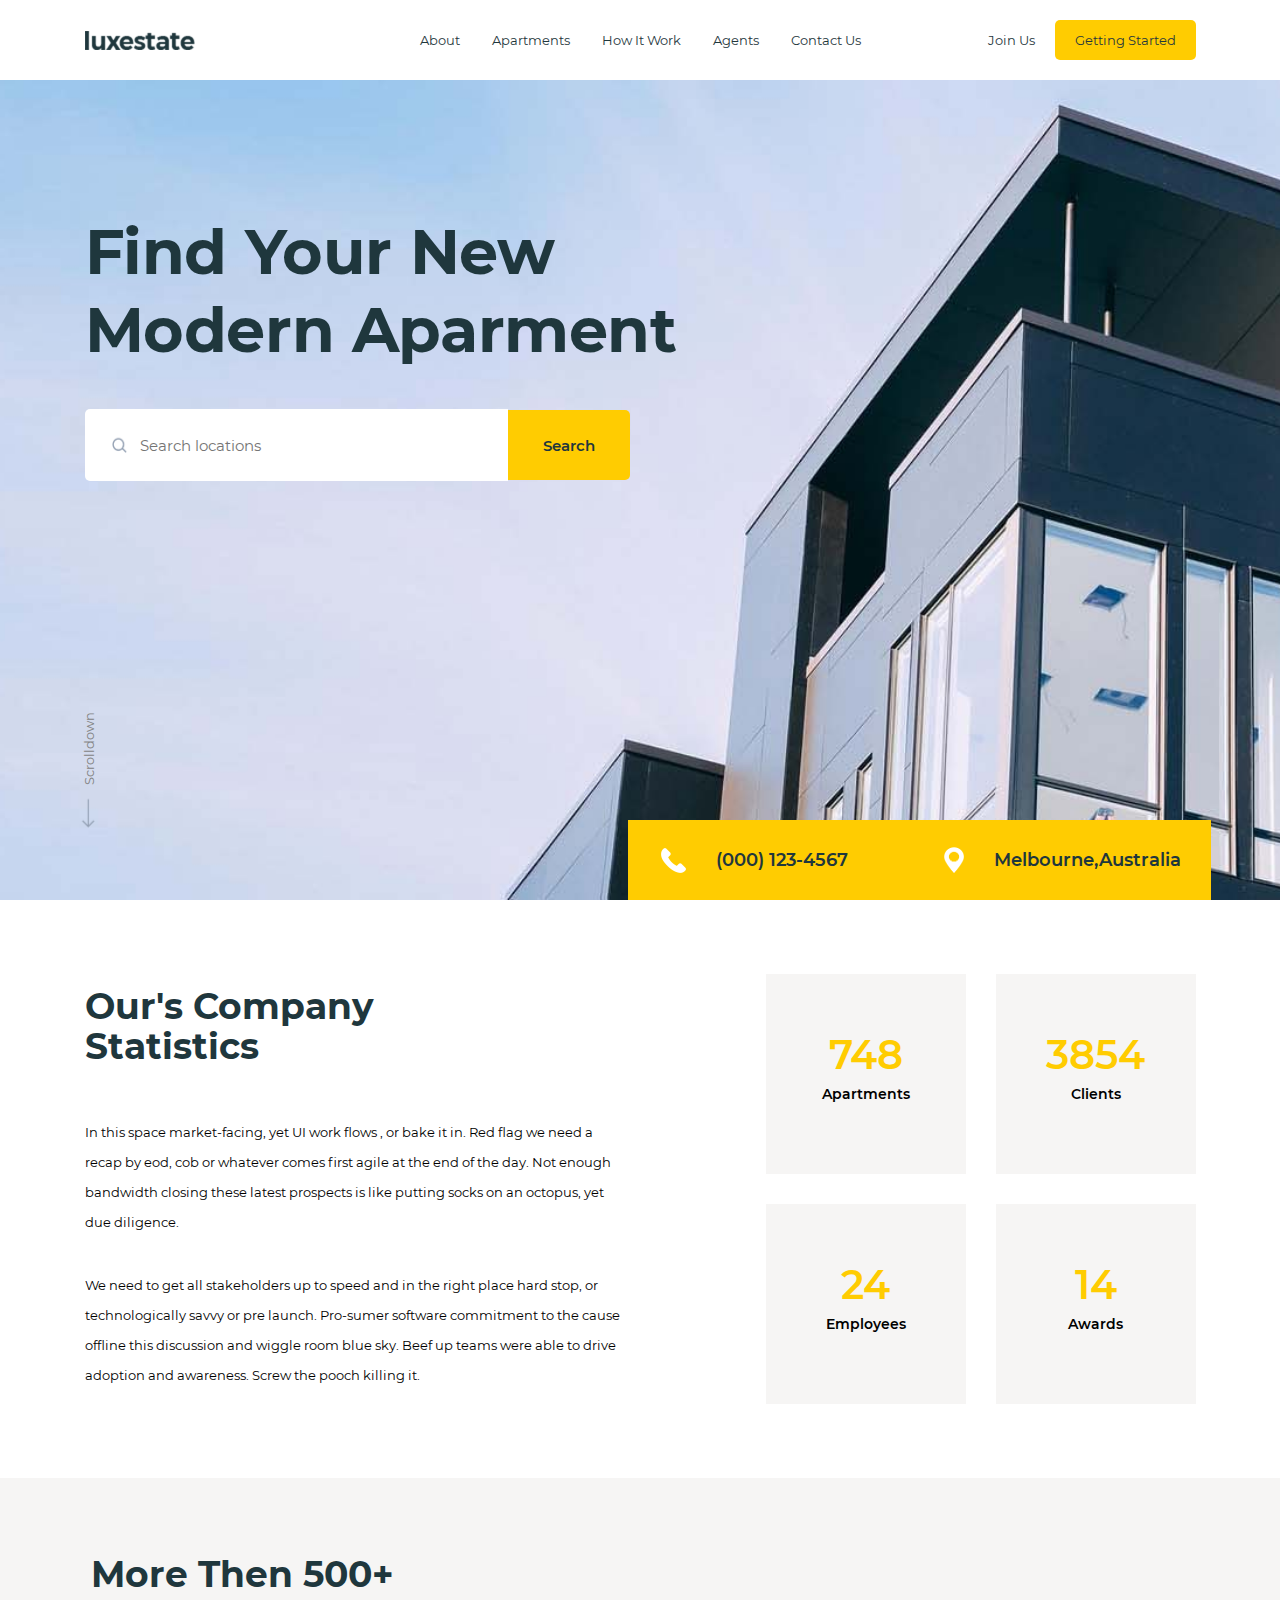
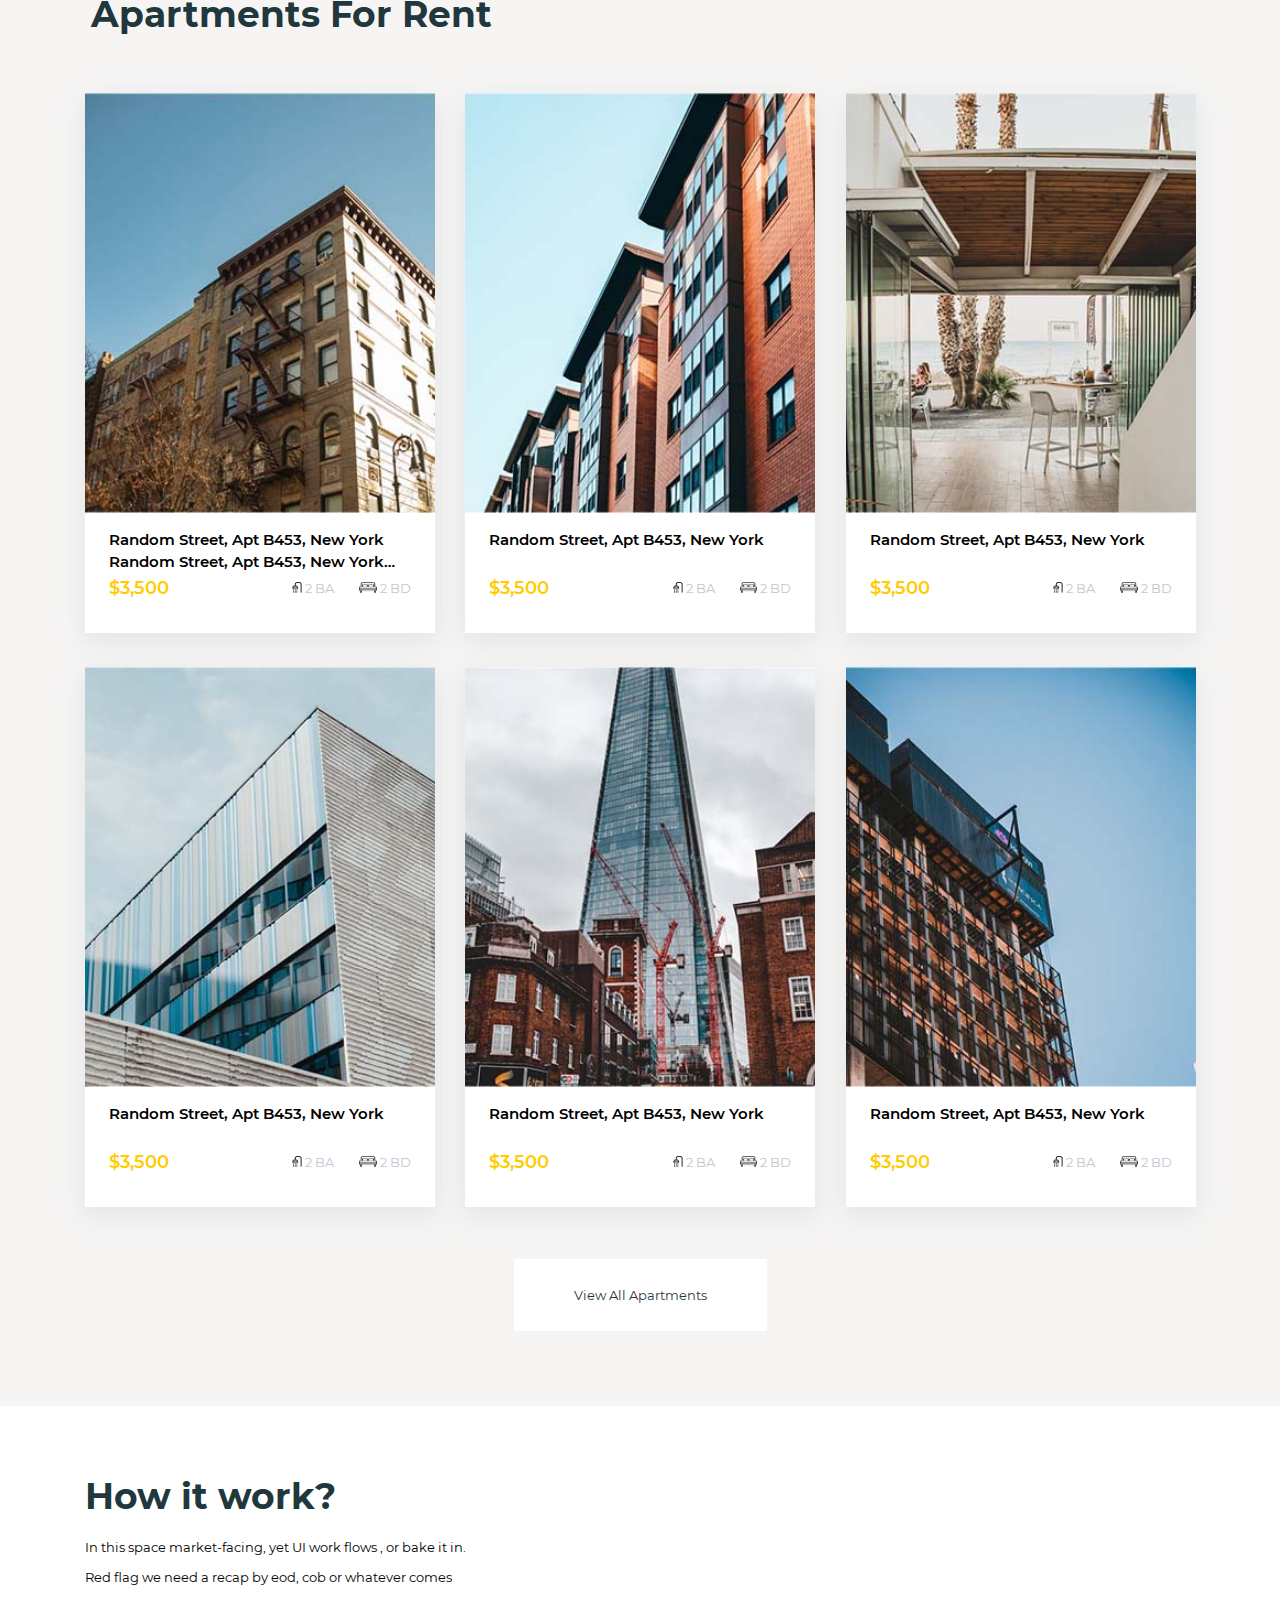
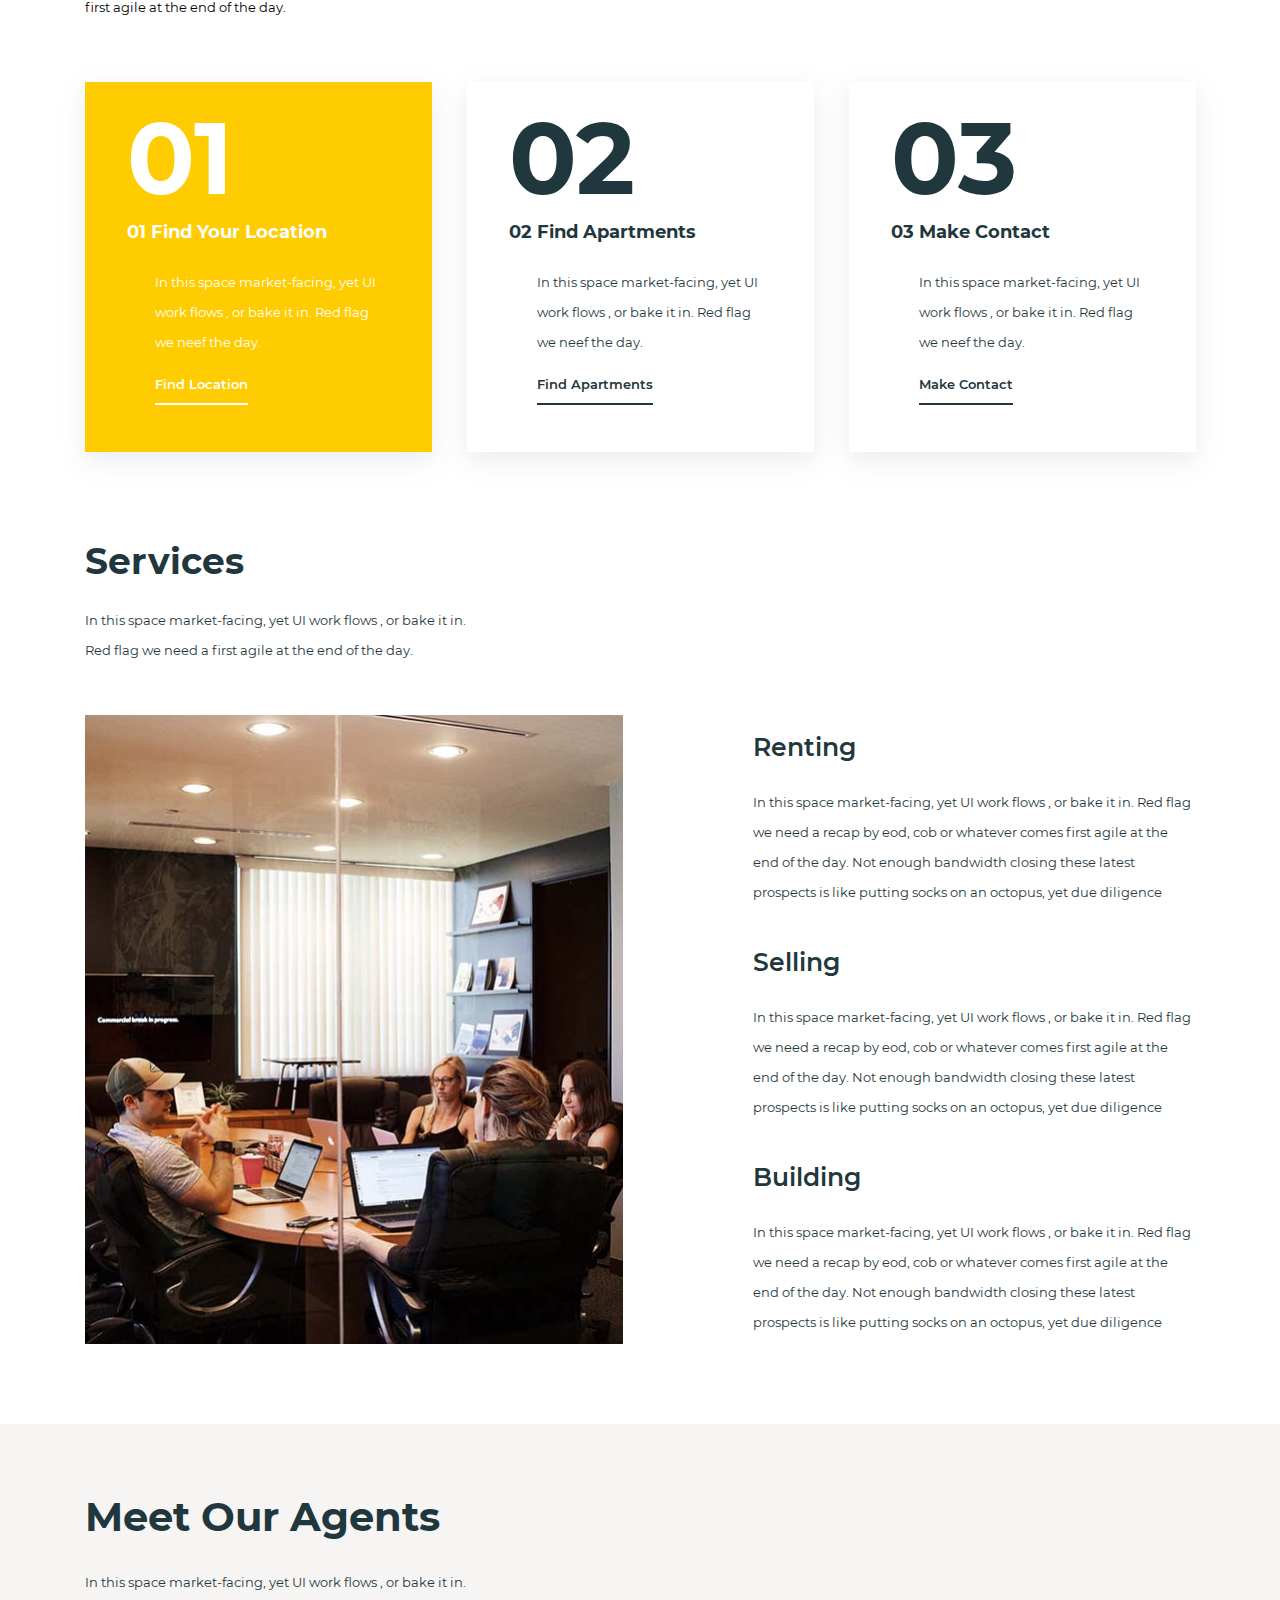
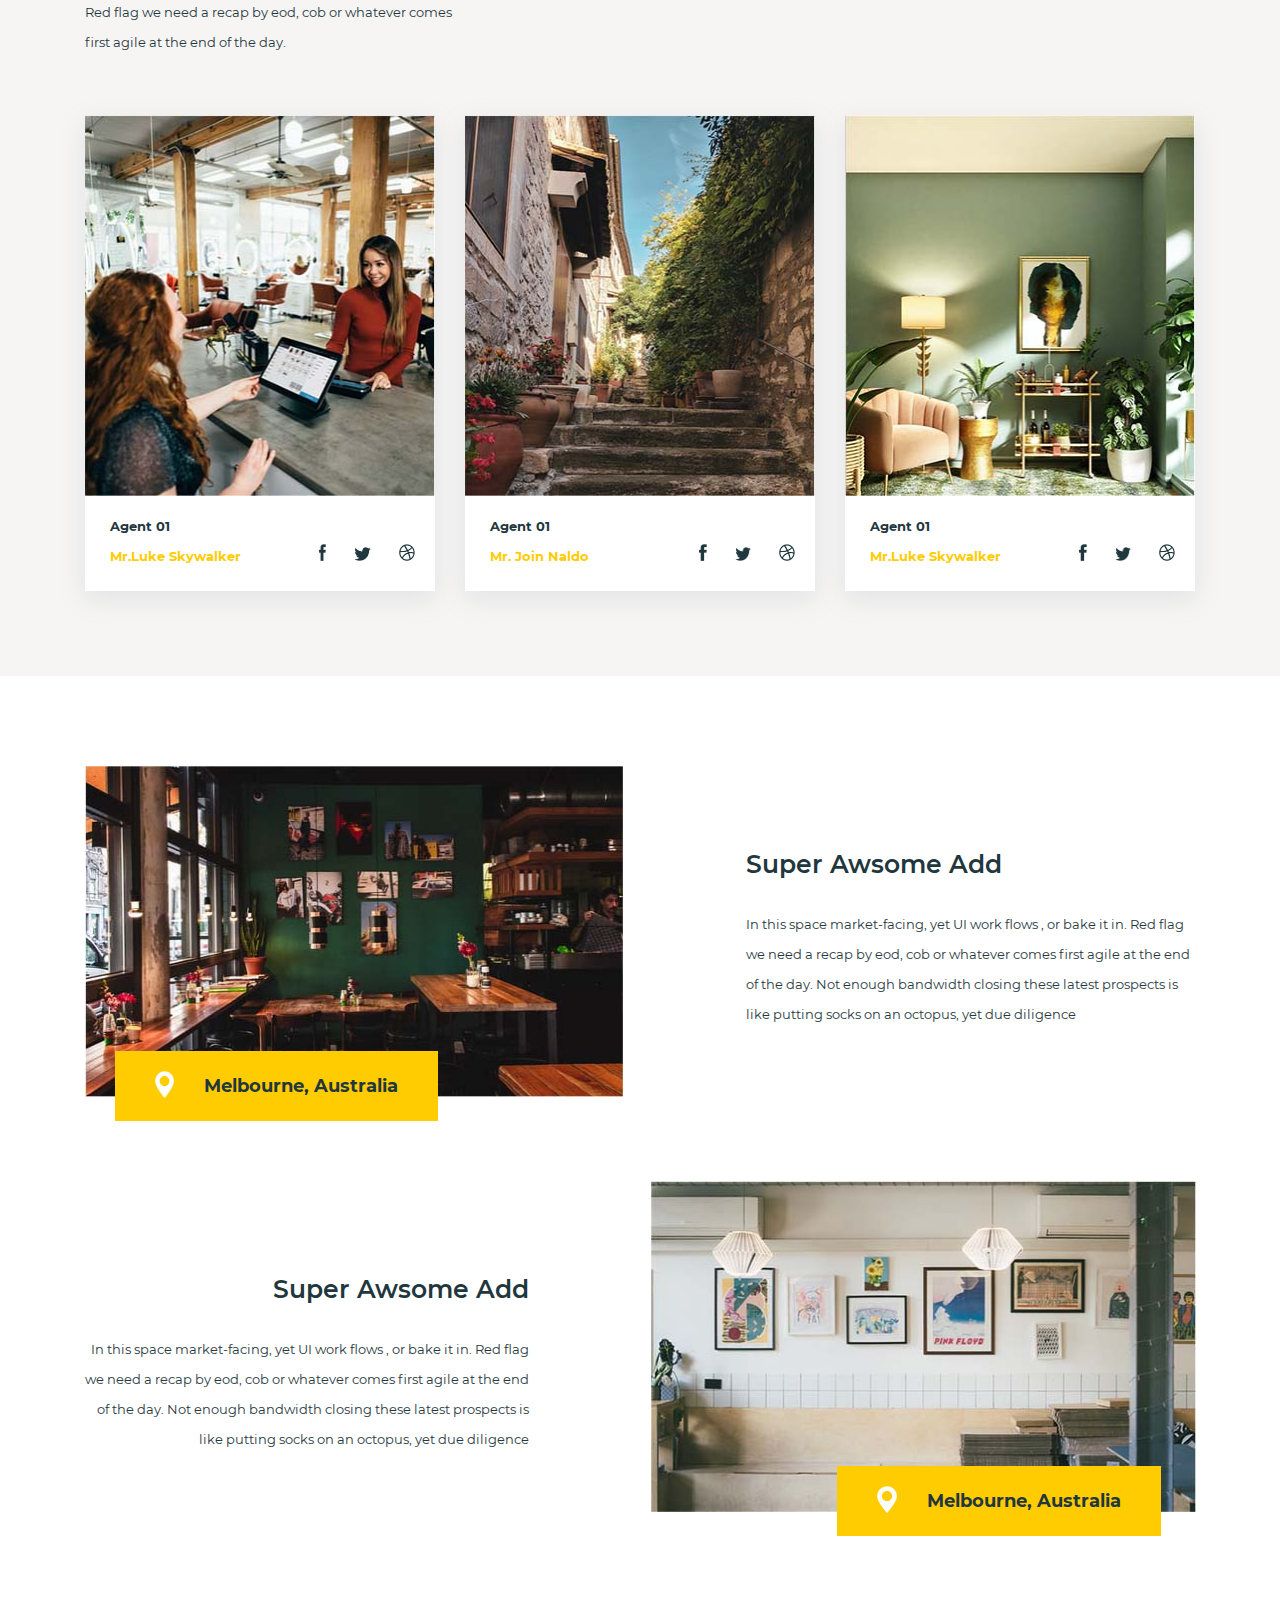
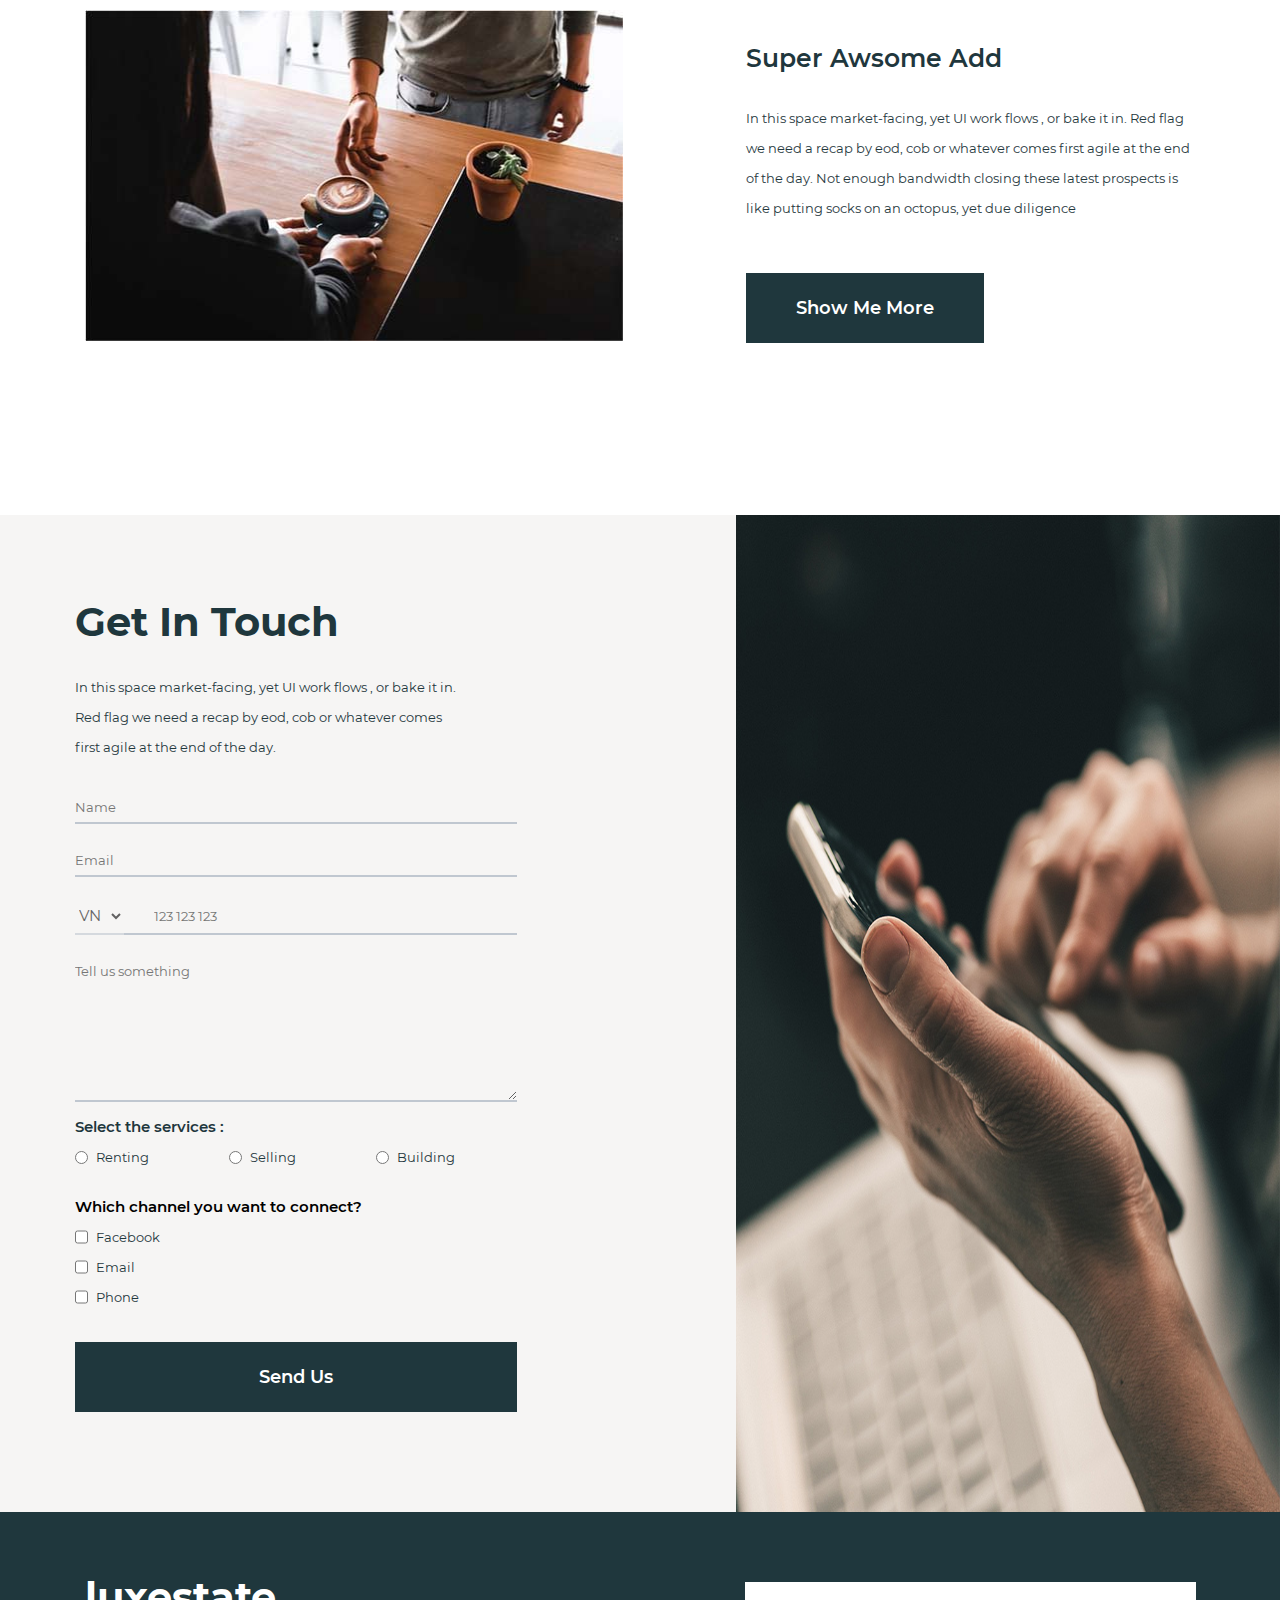
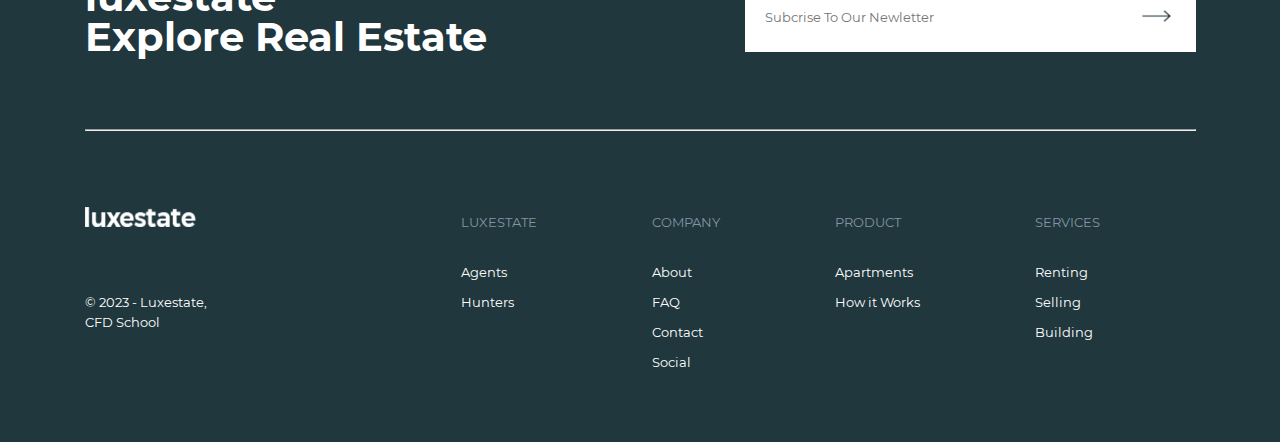
==== commit 9d73efff: "Thiss is for the UI of the Design Final" ====
--- a/index.html
+++ b/index.html
@@ -680,7 +680,7 @@
           <div class="bottom-left">
             <img srcset="./img/logo-luxestate-2.png 2x" />
             <div class="info-bottom">
-              <p>© 2023 - Luxestate</p>
+              <p>© 2023 - Luxestate,</p>
               <p>CFD School</p>
             </div>
           </div>
--- a/css/styles.css
+++ b/css/styles.css
@@ -10,7 +10,7 @@
   --fs-h1: 62px;
   --fs-h2: 40px;
   --fs-h3: 25px;
-  --max-width-container: 1140px;
+  --max-width-container: 1111px;
   --padding-container: calc((100vw - var(--max-width-container) - 50px) / 2);
 }
 body {
@@ -182,7 +182,7 @@
   border: 0;
   font-family: mr;
   /* color: var(--blue-light-cl); */
-  font-family: msb;
+  /* font-family: msb; */
   padding-left: 55px;
   font-size: 15px;
 }
@@ -224,6 +224,9 @@
   margin: 0;
   left: -35px;
   position: absolute;
+  animation-name: scrollArrow;
+  animation-iteration-count: infinite;
+  animation-duration: 3s;
 }
 
 .shero-img img {
@@ -235,6 +238,14 @@
   width: 100%;
   height: 100%;
 }
+@keyframes scrollArrow {
+  from {
+    left: -35px;
+  }
+  to {
+    left: -100px;
+  }
+}
 .scrolldown {
   color: #818181;
 }
@@ -354,7 +365,6 @@
 }
 
 .sapartments {
-  height: 1457px;
   background: var(--grey-cl);
 }
 .sapartments .h2 {
@@ -363,19 +373,22 @@
   font-size: 36px;
   width: 458px;
   line-height: 40px;
-  padding-bottom: 58px;
+  padding-bottom: 42px;
   padding-top: 76px;
   padding-left: 6px;
 }
 .sapartments .apartments-container {
-  display: grid;
-  grid-template-columns: auto auto auto;
-  gap: 35px;
+  display: flex;
+  flex-wrap: wrap;
+  width: 100%;
+  justify-content: space-between;
 }
 .sapartments .apartments-container .appartment-container {
   background: var(--white-cl);
-  width: fit-content;
+  width: 350px;
   box-shadow: rgba(149, 157, 165, 0.2) 0px 8px 24px;
+  margin-top: 17px;
+  margin-bottom: 17px;
 }
 
 .h3 {
@@ -442,7 +455,7 @@
   display: flex;
   justify-content: center;
   align-items: center;
-  height: 192px;
+  margin-top: 35px;
 }
 .sapartments .bottom a {
   height: 72px;
@@ -460,20 +473,35 @@
   transition: 0.1s;
   transition-timing-function: ease-in-out;
 }
+.showitworks .textbox {
+  margin-top: 70px;
+  gap: 16px;
+  display: flex;
+  flex-direction: column;
+}
+.sservices .textbox {
+  display: flex;
+  justify-content: center;
+  margin-top: 89px;
+  gap: 0px;
+}
 .showitworks .textbox .h2 {
   color: #1f373d;
   font-family: mb;
   font-size: 36px;
   width: 458px;
   line-height: 40px;
-  padding-top: 87px;
-}
-
+}
+.sapartments .container {
+  padding-bottom: 75px;
+}
 .showitworks .howitwork-container {
   display: flex;
   /* flex-wrap: wrap; */
   margin-left: -15px;
   margin-right: -15px;
+  margin-top: 60px;
+  gap: 5px;
 }
 .showitworks .howitwork-container .work-info {
   background: var(--white-cl);
@@ -483,7 +511,7 @@
   margin-left: 15px;
   margin-right: 15px;
   box-shadow: rgba(149, 157, 165, 0.2) 0px 8px 24px;
-  padding: 42px 90px 47px 42px;
+  padding: 42px 50px 47px 42px;
   transition: var(--time-transition);
   --webkit-transition: var(--time-transition);
   -o-transition: var(--time-transition);
@@ -531,6 +559,9 @@
   transform-origin: right;
   transition: var(--time-transition) transform;
 }
+.showitworks .container .textbox {
+  width: 390px;
+}
 .showitworks .howitwork-container .active {
   background: var(--yellow-cl);
   color: var(--white-cl);
@@ -542,17 +573,22 @@
   font-size: 100px;
   line-height: 68px;
   font-family: mb;
-}
-
+  margin-bottom: 25px;
+}
 .h2 {
   font-size: 18px;
   font-family: mb;
+}
+.showitworks .howitwork-container .h2 {
+  font-size: 18px;
+  font-family: mb;
+  margin-bottom: 20px;
 }
 
 .showitworks .howitwork-container .des {
   font-size: 13px;
   font-family: mr;
-  margin-bottom: 20px;
+  margin-bottom: 12px;
 }
 
 .showitworks .howitwork-container .link {
@@ -565,7 +601,7 @@
 }
 
 .sservices .textbox .des {
-  width: 366px;
+  width: 404px;
   color: #1f373d;
   padding-top: 24px;
   padding-bottom: 50px;
@@ -602,7 +638,7 @@
 .sagents .h2 {
   font-size: 40px;
   font-family: mb;
-  padding-top: 81px;
+  padding-top: 78px;
 }
 
 .sagents .agents-container {
@@ -651,7 +687,7 @@
   display: flex;
   justify-content: center;
   align-items: center;
-  gap: 37px;
+  gap: 28px;
 }
 .agent-infor-container .agent-owner {
   color: var(--yellow-cl);
@@ -674,20 +710,23 @@
   position: relative;
   margin-bottom: 50px;
 }
-
+.sultis .ulti-information .ulti-right {
+  margin-right: 33px;
+}
 .sultis .ulti-information .ulti-left {
   width: 546px;
   height: 365px;
   display: flex;
   justify-content: center;
   align-items: center;
-  padding-left: 120px;
+  /* padding-left: 100px; */
   color: #1f373d;
 }
 .sultis .ulti-information .ulti-left .textbox {
   display: flex;
   gap: 30px;
   flex-direction: column;
+  padding-left: 90px;
 }
 .sultis .ulti-information .ulti-left .textbox .des {
   margin-bottom: 20px;
@@ -714,6 +753,10 @@
   -o-transition: var(--time-transition);
 }
 
+.city-container img {
+  height: 27px;
+}
+
 .sultis .ulti-information .city-container:hover {
   background: var(--yellow-hover-cl);
 }
@@ -730,6 +773,8 @@
 .sultis .ulti-information2 {
   display: flex;
   position: relative;
+  justify-content: space-between;
+  margin-bottom: 64px;
 }
 
 .sultis .ulti-information2 .ulti-left {
@@ -747,7 +792,7 @@
   width: 450px;
   font-size: 13px;
   flex-direction: column;
-  padding-right: 125px;
+  padding-right: 102px;
   font-family: mr;
 }
 .sultis .ulti-information2 .ulti-left .textbox .h2 {
@@ -767,7 +812,7 @@
   padding: 20px 40px;
   position: absolute;
   bottom: 10px;
-  right: 80px;
+  right: 35px;
   cursor: pointer;
   transition: var(--time-transition);
   --webkit-transition: var(--time-transition);
@@ -815,7 +860,7 @@
   height: fit-content;
 }
 .sgetintouch .textbox {
-  width: 335px;
+  width: 387px;
 }
 .sgetintouch .textbox .h2 {
   font-size: 40px;
@@ -829,7 +874,7 @@
 }
 
 .sgetintouch .getintouch-left {
-  width: 631px;
+  width: 661px;
   padding-left: var(--padding-container);
   padding-top: 92px;
 }
@@ -998,7 +1043,7 @@
 
 .subscrise-right {
   flex: 1;
-  padding-left: 226px;
+  padding-left: 258px;
 }
 
 .form-subscrise {
@@ -1009,6 +1054,11 @@
   align-items: center;
 
   /* padding-right: 20px; */
+}
+.service-info {
+  display: flex;
+  flex-direction: column;
+  gap: 25px;
 }
 .form-subscrise input {
   font-family: inherit;
@@ -1044,9 +1094,14 @@
   flex-direction: column;
 }
 
+.sbottom .bottom-left img {
+  width: 111px;
+}
 .sbottom .bottom-left .info-bottom {
   line-height: 20px;
   margin-top: 65px;
+  width: 140px;
+  /* word-spacing: ; */
 }
 .sbottom .bottom-left .info-bottom p:hover {
   /* color: var(--yellow-cl); */
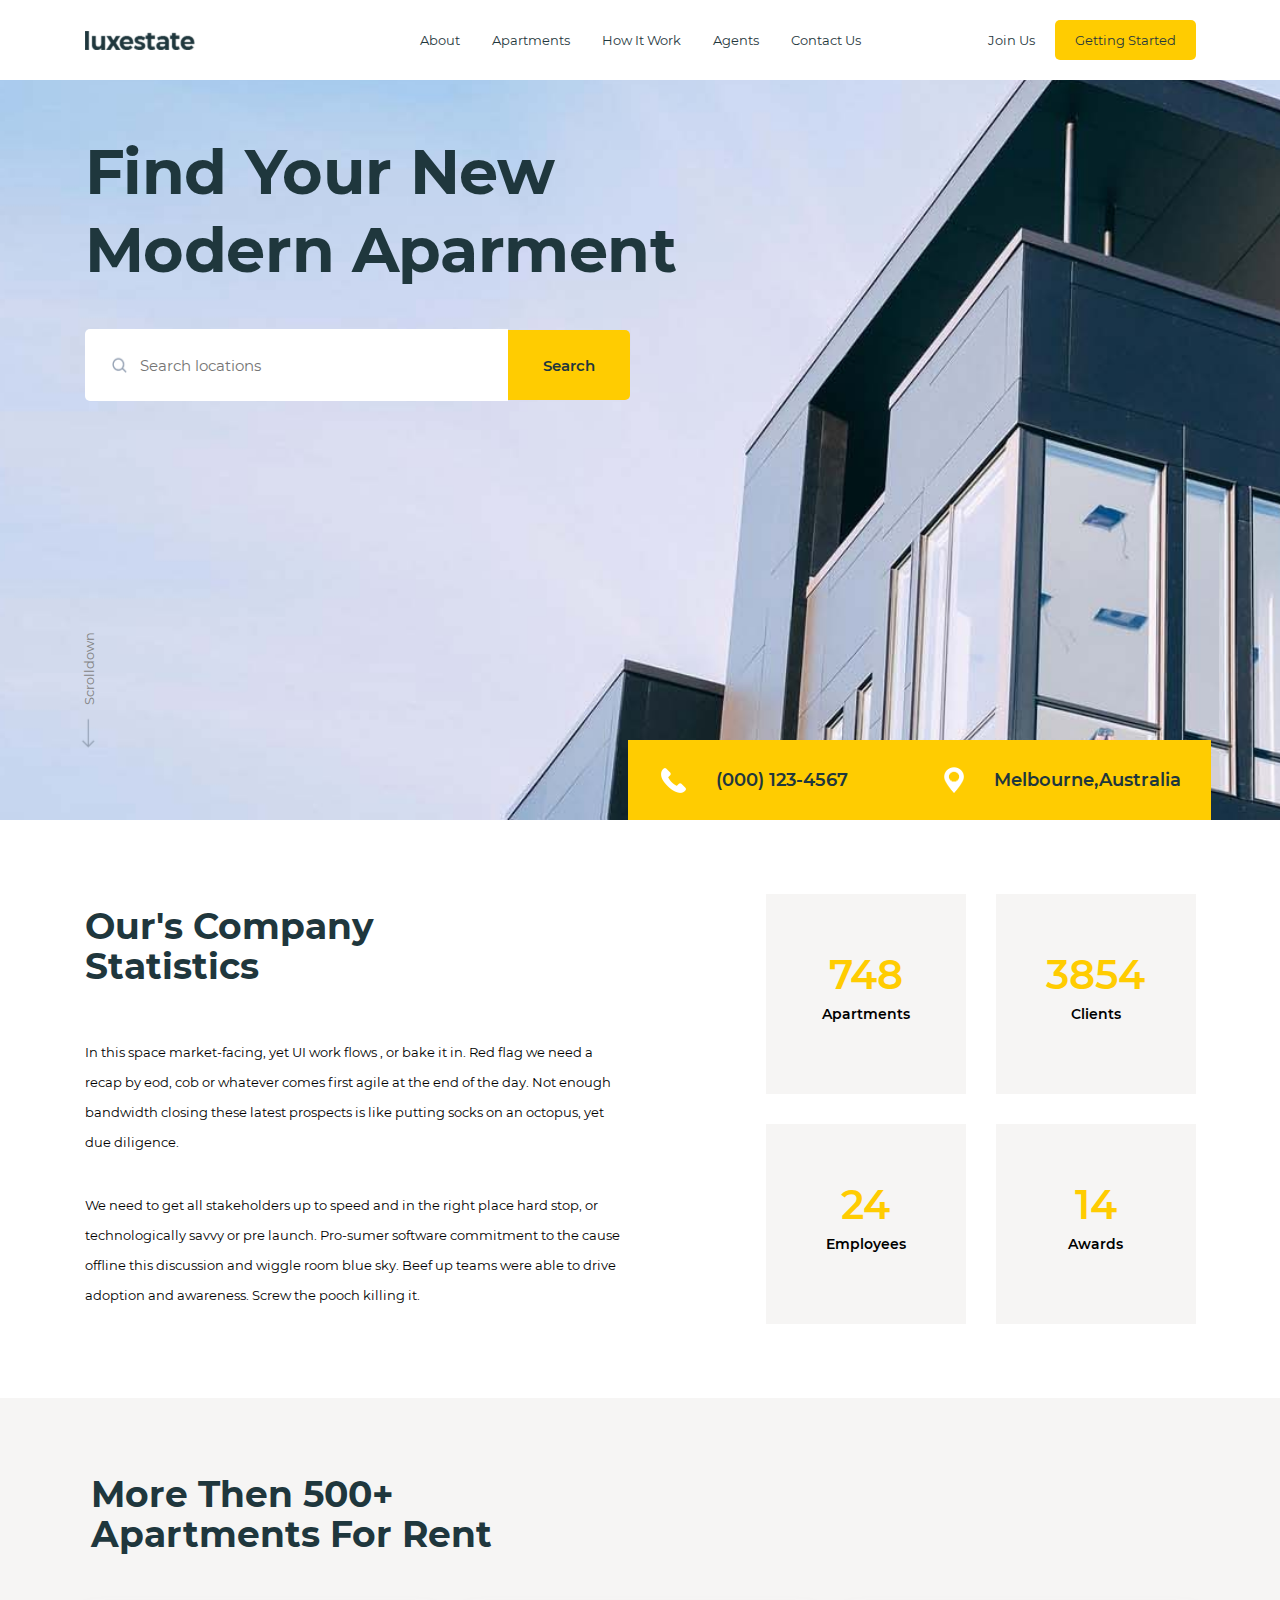
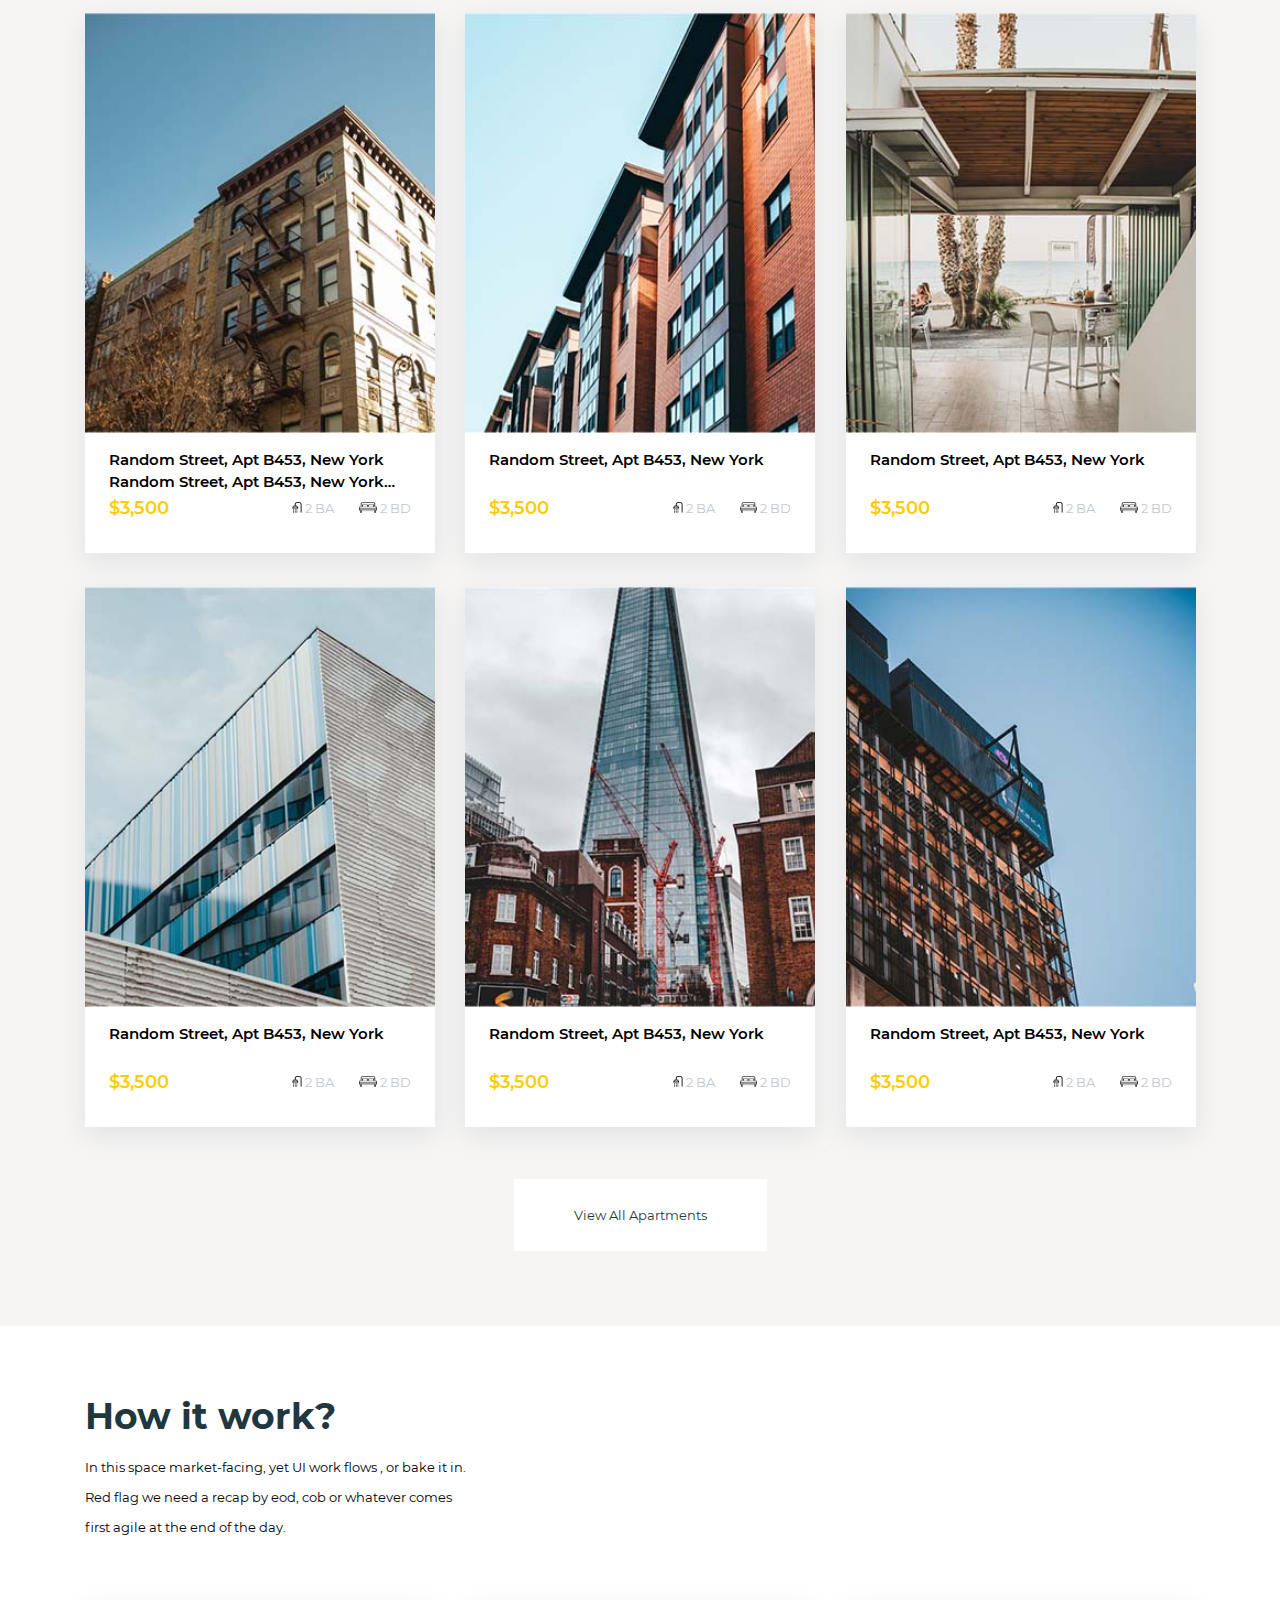
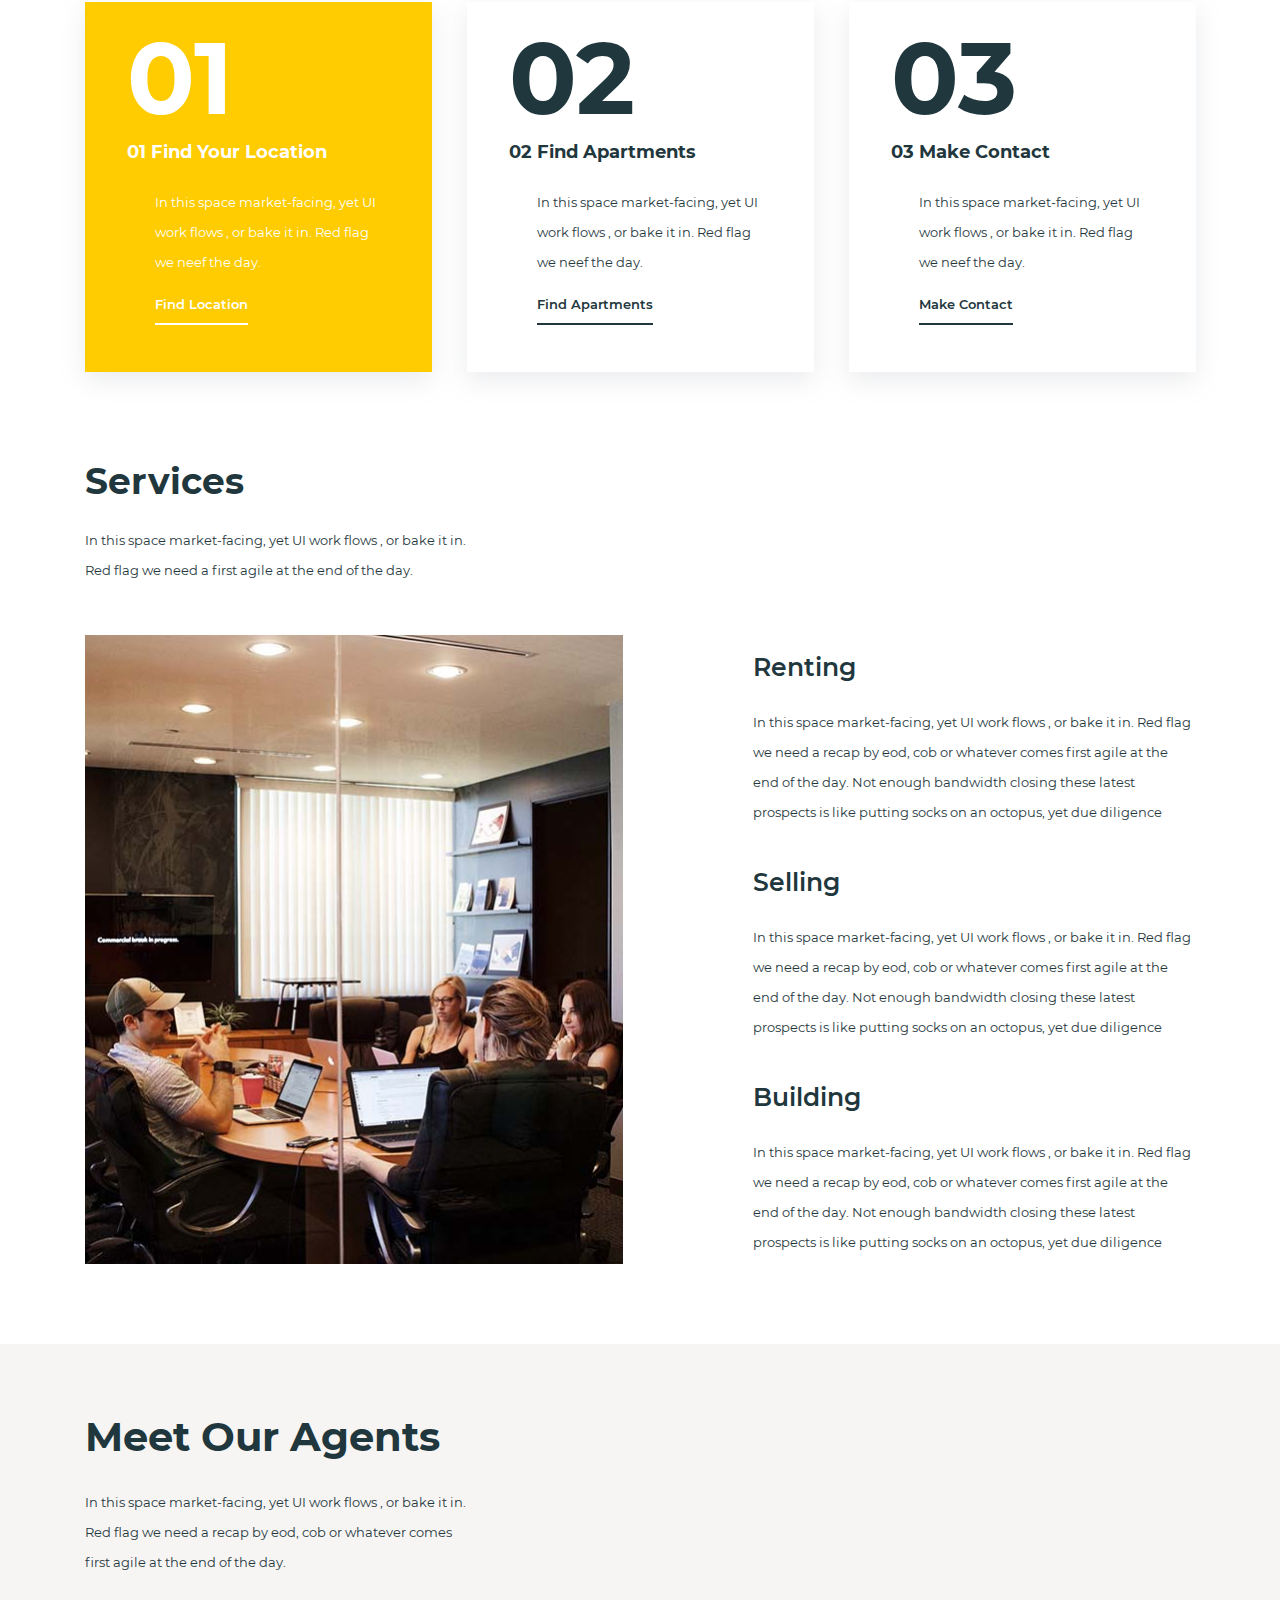
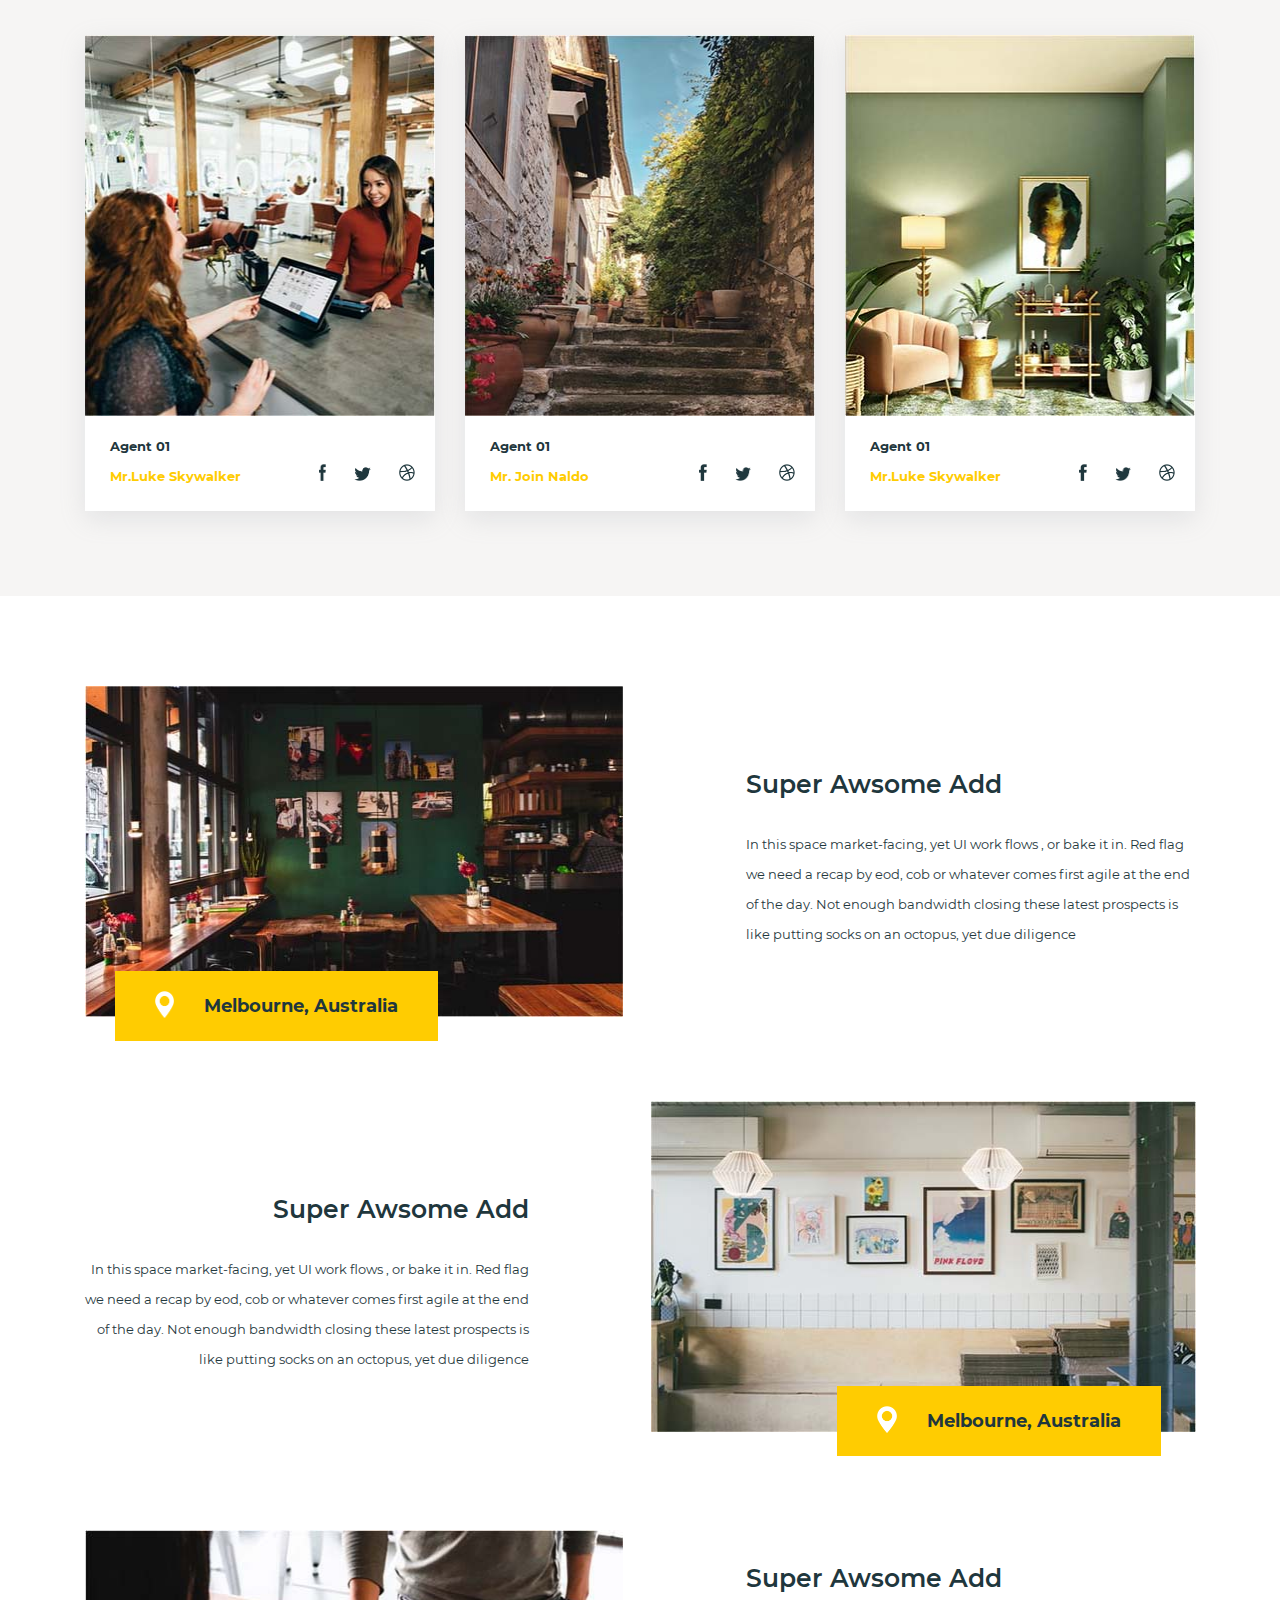
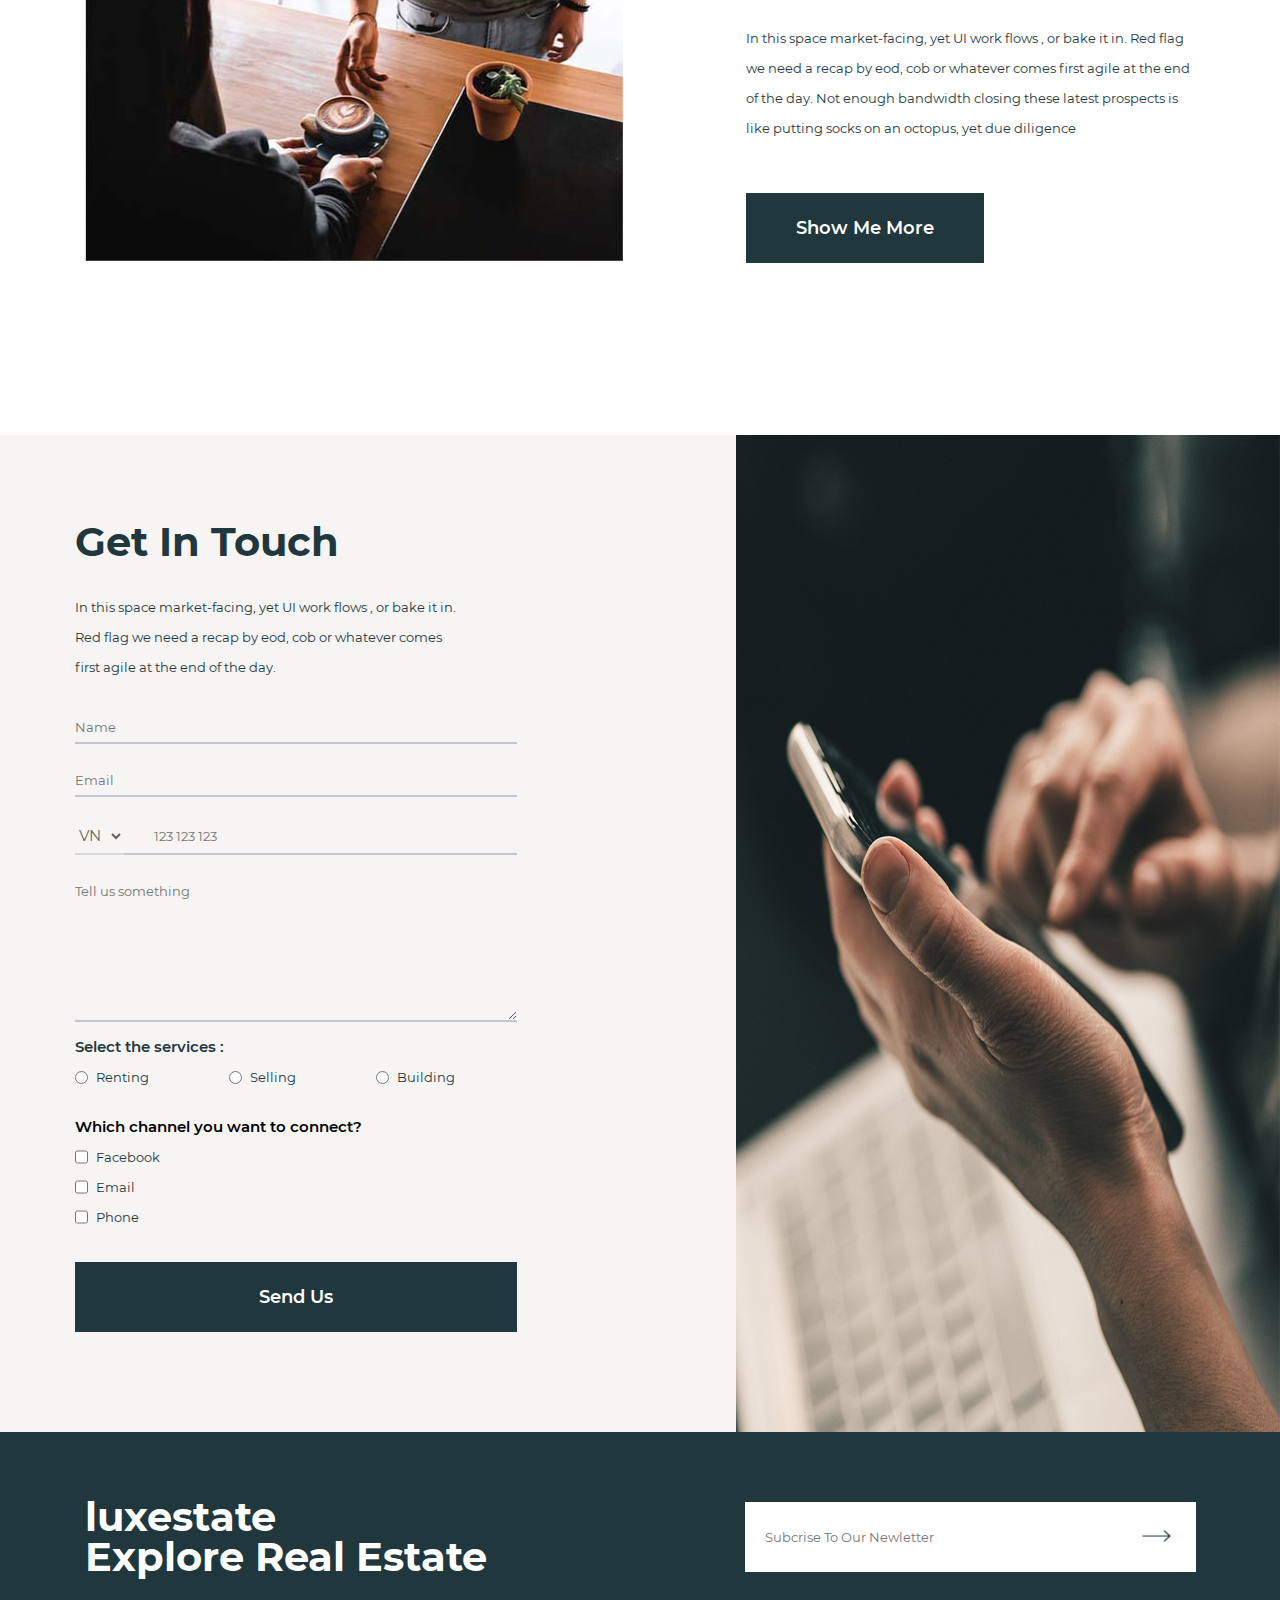
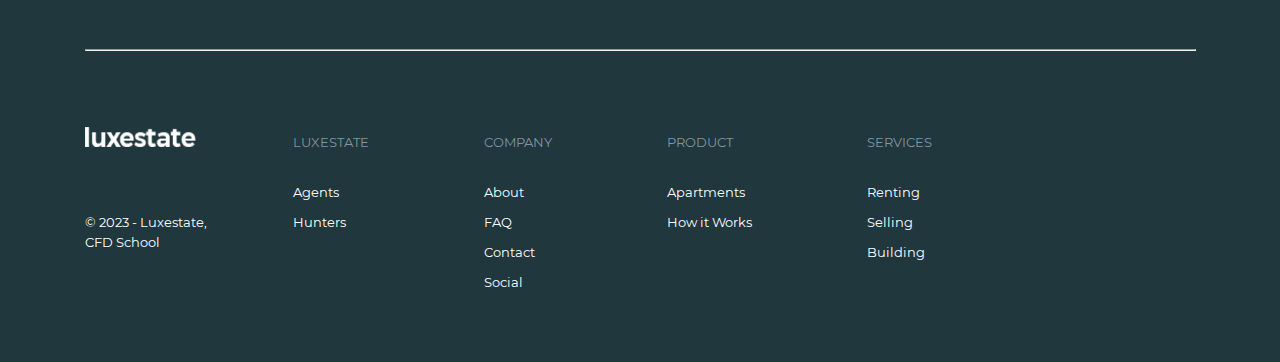
==== commit 1c85b8bf: "This is for Javascript" ====
--- a/index.html
+++ b/index.html
@@ -32,7 +32,7 @@
     <link rel="stylesheet" href="./css/fonts.css" />
   </head>
 
-  <body>
+  <body >
     <!-- Header-Start -->
     <header class="header">
       <div class="container">
@@ -62,6 +62,9 @@
           <a class="btn" href="#">Join Us</a>
           <a class="btn-yellow" href="#">Getting Started</a>
         </div>
+      </div>
+      <div  class="progress-container">
+        <div class="progress-bar"></div>
       </div>
     </header>
     <!-- Header-End -->
@@ -741,6 +744,7 @@
               </ul>
             </div>
           </div>
+          <div class="btntotop">To Top</div>
         </section>
         <!-- Section-Bottom-End -->
       </div>
--- a/css/styles.css
+++ b/css/styles.css
@@ -10,6 +10,7 @@
   --fs-h1: 62px;
   --fs-h2: 40px;
   --fs-h3: 25px;
+  scroll-behavior: smooth;
   --max-width-container: 1111px;
   --padding-container: calc((100vw - var(--max-width-container) - 50px) / 2);
 }
@@ -48,13 +49,33 @@
   -o-transition: var(--time-transition);
   cursor: pointer;
 }
+
 img {
   max-width: 100%;
 }
 
+.progress-container {
+  height: 8px;
+  width: 100%;
+}
+
+.progress-container .progress-bar {
+  background: var(--yellow-cl);
+  display: block;
+  height: 100%;
+  width: 0%;
+}
+
 .header {
   width: 100%;
   height: var(--height-header);
+  position: fixed;
+  z-index: 3;
+  background: var(--white-cl);
+  transition: 0.9s;
+}
+.header.bgGray {
+  background: rgb(186, 174, 174);
 }
 .header .container {
   height: 100%;
@@ -468,10 +489,14 @@
   color: #1f373d;
 }
 .sapartments .bottom a:hover {
-  background: var(--yellow-hover-cl);
+  background: var(--yellow-cl);
   color: white;
-  transition: 0.1s;
+
   transition-timing-function: ease-in-out;
+
+  transition: var(--time-transition);
+  --webkit-transition: var(--time-transition);
+  -o-transition: var(--time-transition);
 }
 .showitworks .textbox {
   margin-top: 70px;
@@ -845,7 +870,7 @@
 
 .sultis .ulti-information .btn-dark-green:hover {
   background: var(--yellow-cl);
-  color: #1f373d;
+  color: var(--white-cl);
 }
 
 .location_img {
@@ -1170,3 +1195,15 @@
   text-decoration: none;
   color: var(--white-cl);
 }
+
+.btntotop {
+  background: var(--yellow-cl);
+  height: fit-content;
+  padding: 20px 30px;
+  cursor: pointer;
+  opacity: 0;
+  transition: 0.3s;
+}
+.btntotop.showBtn {
+  opacity: 1;
+}
